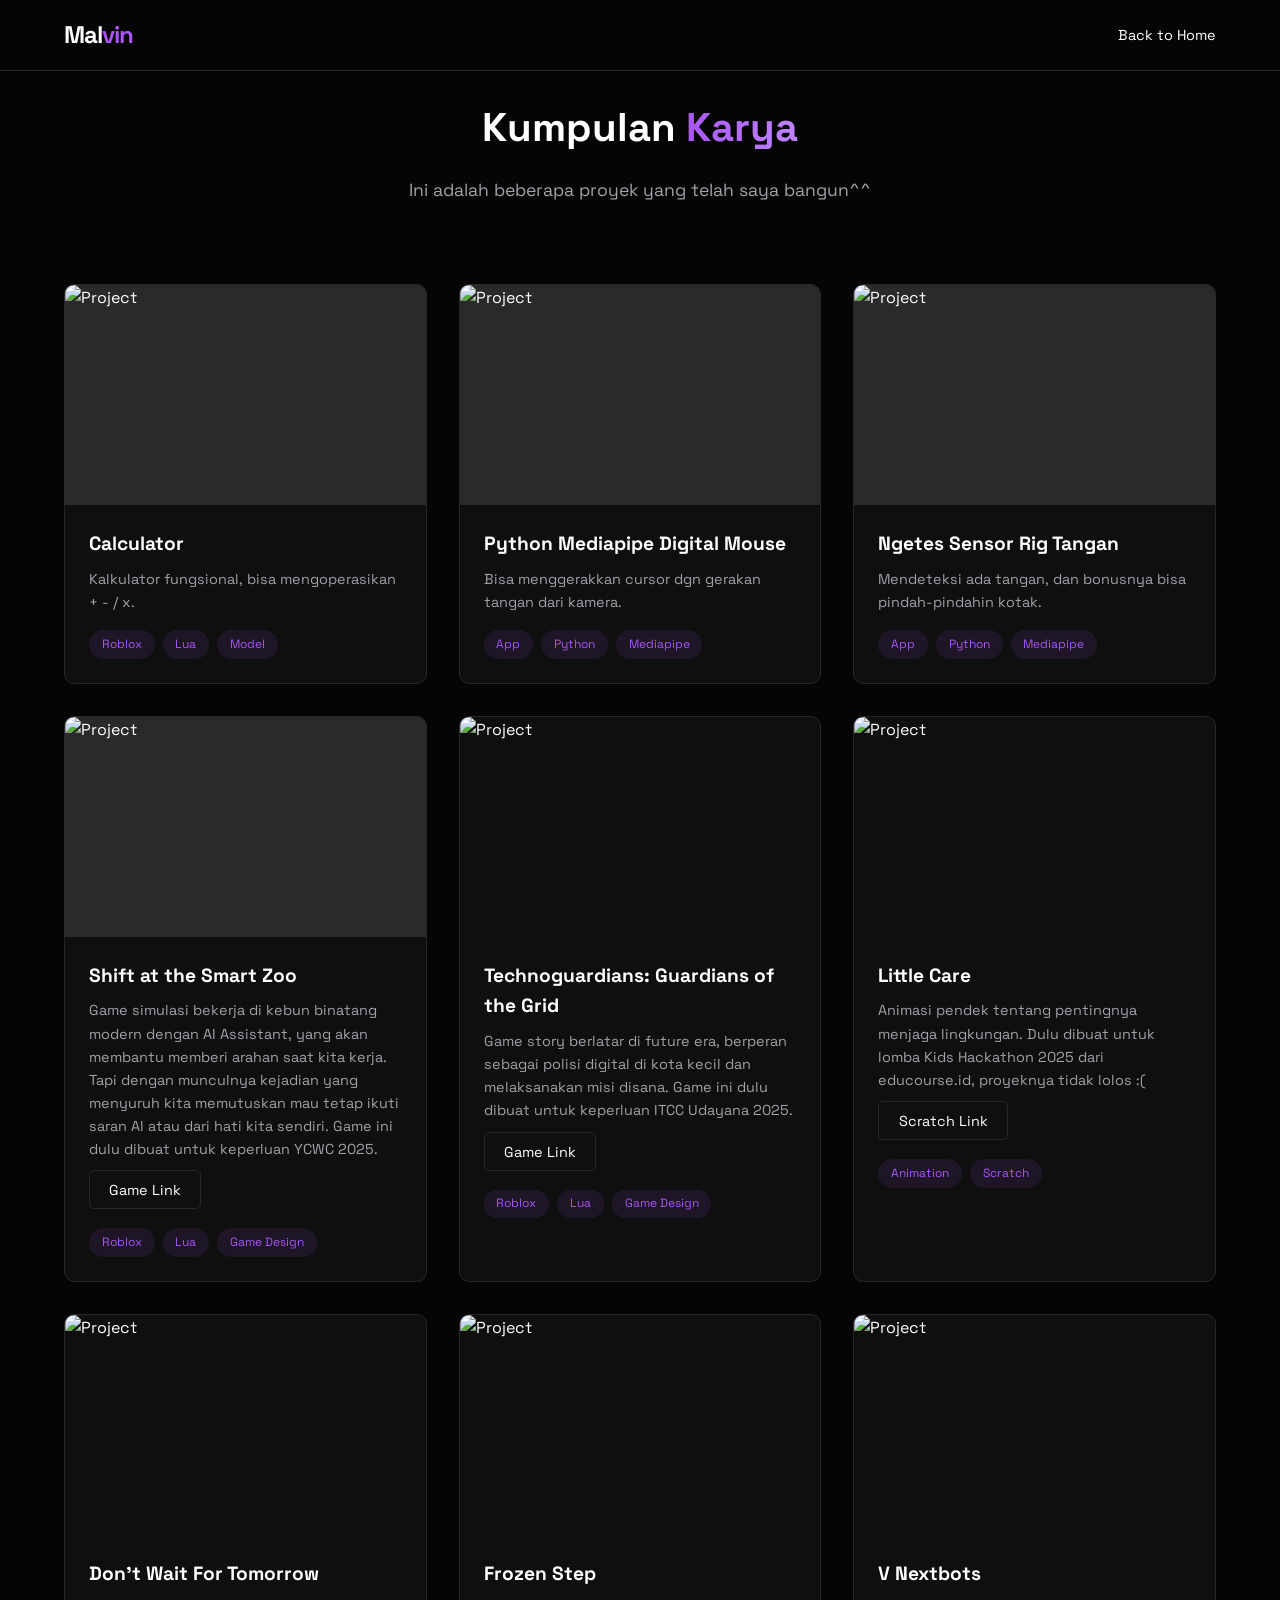
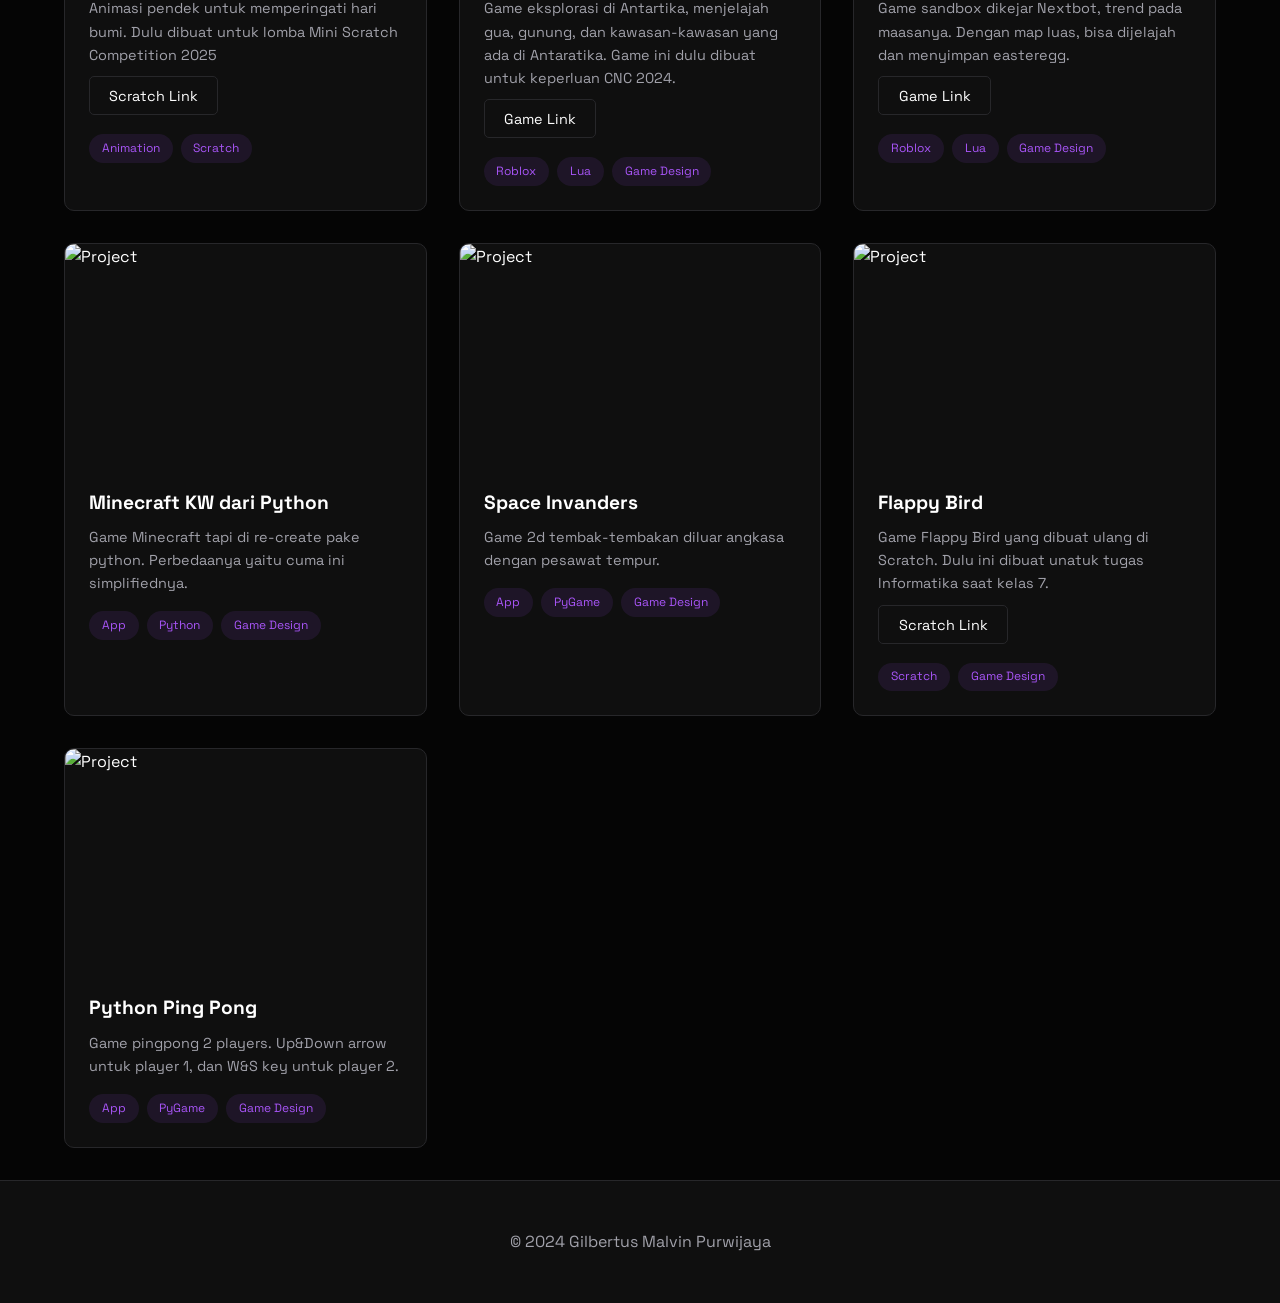
==== works.html @ 8cdca6d9 "Update works.html" ====
<!DOCTYPE html>
<html lang="id">
<head>
    <meta charset="UTF-8">
    <meta name="viewport" content="width=device-width, initial-scale=1.0">
    <title>My Works | Vin's Webpage</title>
    <link rel="icon" type="image/x-icon" href="assets/favicon.ico">
    <link rel="stylesheet" href="style.css">
    <link href="https://fonts.googleapis.com/css2?family=Space+Grotesk:wght@300;500;700&display=swap" rel="stylesheet">
</head>
<body>

    <nav class="navbar">
        <div class="logo">Mal<span class="highlight">vin</span></div>
        <ul class="nav-links">
            <li><a href="index.html">Back to Home</a></li>
        </ul>
    </nav>

    <section class="works-header">
        <h1>Kumpulan <span class="text-gradient">Karya</span></h1>
        <p>Ini adalah beberapa proyek yang telah saya bangun^^</p>
    </section>

    <section class="works-grid"> <!-- POSTS -------------------->
        <!-- Project -->
        <article class="project-card fade-in">
            <div class="project-img" style="background-color: #2a2a2a;">
                <img src="assets/creations/rblxcalc.jpeg" alt="Project">
            </div>
            <div class="project-info">
                <h3>Calculator</h3>
                <p>Kalkulator fungsional, bisa mengoperasikan + - / x.</p>
                <div class="tags">
                    <span>Roblox</span>
                    <span>Lua</span>
                    <span>Model</span>
                </div>
            </div>
        </article>
        
        <!-- Project -->
        <article class="project-card fade-in">
            <div class="project-img" style="background-color: #2a2a2a;">
                <img src="assets/creations/pydigitalmouse.jpeg" alt="Project">
            </div>
            <div class="project-info">
                <h3>Python Mediapipe Digital Mouse</h3>
                <p>Bisa menggerakkan cursor dgn gerakan tangan dari kamera.</p>
                <div class="tags">
                    <span>App</span>
                    <span>Python</span>
                    <span>Mediapipe</span>
                </div>
            </div>
        </article>
        
        <!-- Project -->
        <article class="project-card fade-in">
            <div class="project-img" style="background-color: #2a2a2a;">
                <img src="assets/creations/pymediapipetest.jpeg" alt="Project">
            </div>
            <div class="project-info">
                <h3>Ngetes Sensor Rig Tangan</h3>
                <p>Mendeteksi ada tangan, dan bonusnya bisa pindah-pindahin kotak.</p>
                <div class="tags">
                    <span>App</span>
                    <span>Python</span>
                    <span>Mediapipe</span>
                </div>
            </div>
        </article>
        
        <!-- Project -->
        <article class="project-card fade-in">
            <div class="project-img" style="background-color: #2a2a2a;">
                <img src="https://tr.rbxcdn.com/180DAY-55b3eeb2835ac07e2cf272232fea3db7/768/432/Image/Webp/noFilter" alt="Project">
            </div>
            <div class="project-info">
                <h3>Shift at the Smart Zoo</h3>
                <p>Game simulasi bekerja di kebun binatang modern dengan AI Assistant, yang akan membantu memberi arahan saat kita kerja. Tapi dengan munculnya kejadian yang menyuruh kita memutuskan mau tetap ikuti saran AI atau dari hati kita sendiri. Game ini dulu dibuat untuk keperluan YCWC 2025.</p>
                <a href="https://www.roblox.com/games/86723143240397/Shift-at-the-Smart-Zoo" class="social-link">Game Link</a>
                <br></br>
                <div class="tags">
                    <span>Roblox</span>
                    <span>Lua</span>
                    <span>Game Design</span>
                </div>
            </div>
        </article>

        <!-- Project -->
        <article class="project-card fade-in">
            <div class="project-img">
                <img src="https://tr.rbxcdn.com/180DAY-8b3450a40013ffde71bf3115431fa652/768/432/Image/Webp/noFilter" alt="Project">
            </div>
            <div class="project-info">
                <h3>Technoguardians: Guardians of the Grid</h3>
                <p>Game story berlatar di future era, berperan sebagai polisi digital di kota kecil dan melaksanakan misi disana. Game ini dulu dibuat untuk keperluan ITCC Udayana 2025.</p>
               
                <a href="https://www.roblox.com/games/99556333273088/Technoguardians-Guardians-of-the-Grid" class="social-link">Game Link</a>
                <br></br>
                <div class="tags">
                    <span>Roblox</span>
                    <span>Lua</span>
                    <span>Game Design</span>
                </div>
            </div>
        </article>

        <!-- Project -->
        <article class="project-card fade-in">
            <div class="project-img">
                <img src="assets/creations/littlecarescratch.png" alt="Project">
            </div>
            <div class="project-info">
                <h3>Little Care</h3>
                <p>Animasi pendek tentang pentingnya menjaga lingkungan. Dulu dibuat untuk lomba Kids Hackathon 2025 dari educourse.id, proyeknya tidak lolos :(</p>
                
                <a href="https://scratch.mit.edu/projects/1230849040/" class="social-link">Scratch Link</a>
                <br></br>
                <div class="tags">
                    <span>Animation</span>
                    <span>Scratch</span>
                </div>
            </div>
        </article>

        <!-- Project -->
        <article class="project-card fade-in">
            <div class="project-img">
                <img src="assets/creations/dontwaitfortomorrowscratch.png" alt="Project">
            </div>
            <div class="project-info">
                <h3>Don't Wait For Tomorrow</h3>
                <p>Animasi pendek untuk memperingati hari bumi. Dulu dibuat untuk lomba Mini Scratch Competition 2025</p>
                
                <a href="https://scratch.mit.edu/projects/1160915075/" class="social-link">Scratch Link</a>
                <br></br>
                <div class="tags">
                    <span>Animation</span>
                    <span>Scratch</span>
                </div>
            </div>
        </article>

        <!-- Project -->
        <article class="project-card fade-in">
            <div class="project-img">
                <img src="https://tr.rbxcdn.com/180DAY-e037754cc2c44fcc82bf92be59badb93/768/432/Image/Webp/noFilter" alt="Project">
            </div>
            <div class="project-info">
                <h3>Frozen Step</h3>
                <p>Game eksplorasi di Antartika, menjelajah gua, gunung, dan kawasan-kawasan yang ada di Antaratika. Game ini dulu dibuat untuk keperluan CNC 2024.</p>
                
                <a href="https://www.roblox.com/games/101469570508709/Frozen-Step" class="social-link">Game Link</a>
                <br></br>
                <div class="tags">
                    <span>Roblox</span>
                    <span>Lua</span>
                    <span>Game Design</span>
                </div>
            </div>
        </article>
        
        <!-- Project -->
        <article class="project-card fade-in">
            <div class="project-img">
                <img src="https://tr.rbxcdn.com/180DAY-db9d23b5134bbd35b0927afdff4d7d1f/768/432/Image/Webp/noFilter" alt="Project">
            </div>
            <div class="project-info">
                <h3>V Nextbots</h3>
                <p>Game sandbox dikejar Nextbot, trend pada maasanya. Dengan map luas, bisa dijelajah dan menyimpan easteregg.</p>
                
                <a href="https://www.roblox.com/games/11868335773/V-Nextbots" class="social-link">Game Link</a>
                <br></br>
                <div class="tags">
                    <span>Roblox</span>
                    <span>Lua</span>
                    <span>Game Design</span>
                </div>
            </div>
        </article>
        
        <!-- Project -->
        <article class="project-card fade-in">
            <div class="project-img">
                <img src="assets/creations/minecraftpython.png" alt="Project">
            </div>
            <div class="project-info">
                <h3>Minecraft KW dari Python</h3>
                <p>Game Minecraft tapi di re-create pake python. Perbedaanya yaitu cuma ini simplifiednya.</p>
                <div class="tags">
                    <span>App</span>
                    <span>Python</span>
                    <span>Game Design</span>
                </div>
            </div>
        </article>
        
        <!-- Project -->
        <article class="project-card fade-in">
            <div class="project-img">
                <img src="assets/creations/spaceinvanders.png" alt="Project">
            </div>
            <div class="project-info">
                <h3>Space Invanders</h3>
                <p>Game 2d tembak-tembakan diluar angkasa dengan pesawat tempur.</p>
                <div class="tags">
                    <span>App</span>
                    <span>PyGame</span>
                    <span>Game Design</span>
                </div>
            </div>
        </article>
        
        <!-- Project -->
        <article class="project-card fade-in">
            <div class="project-img">
                <img src="assets/creations/flappybirdscratch.png" alt="Project">
            </div>
            <div class="project-info">
                <h3>Flappy Bird</h3>
                <p>Game Flappy Bird yang dibuat ulang di Scratch. Dulu ini dibuat unatuk tugas Informatika saat kelas 7.</p>
                <a href="https://scratch.mit.edu/projects/1030535210/" class="social-link">Scratch Link</a>
                <br></br>
                <div class="tags">
                    <span>Scratch</span>
                    <span>Game Design</span>
                </div>
            </div>
        </article>
        
        <!-- Project -->
        <article class="project-card fade-in">
            <div class="project-img">
                <img src="assets/creations/pingpongpython.png" alt="Project">
            </div>
            <div class="project-info">
                <h3>Python Ping Pong</h3>
                <p>Game pingpong 2 players. Up&Down arrow untuk player 1, dan W&S key untuk player 2.</p>
                <div class="tags">
                    <span>App</span>
                    <span>PyGame</span>
                    <span>Game Design</span>
                </div>
            </div>
        </article>
    </section>

    <footer>
        <p>&copy; 2024 Gilbertus Malvin Purwijaya</p>
    </footer>

    <script src="script.js"></script>
</body>

</html>
---- style.css ----
:root {
    --bg-color: #050505;
    --bg-secondary: #0f0f0f;
    --text-main: #ffffff;
    --text-muted: #a1a1aa;
    --accent-purple: #a855f7;
    --accent-glow: rgba(168, 85, 247, 0.4);
    --border-color: #27272a;
    --font-main: 'Space Grotesk', sans-serif;
    --spacing-sm: 1rem;
    --spacing-md: 2rem;
    --spacing-lg: 4rem;
    --spacing-xl: 6rem;
}

* {
    margin: 0;
    padding: 0;
    box-sizing: border-box;
    scroll-behavior: smooth;
}

body {
    background-color: var(--bg-color);
    color: var(--text-main);
    font-family: var(--font-main);
    line-height: 1.6;
    overflow-x: hidden;
}

/* ============================================
   NAVBAR
   ============================================ */
.navbar {
    position: fixed;
    top: 0;
    width: 100%;
    padding: 1rem 5%;
    display: flex;
    justify-content: space-between;
    align-items: center;
    background: rgba(5, 5, 5, 0.8);
    backdrop-filter: blur(10px);
    z-index: 1000;
    border-bottom: 1px solid var(--border-color);
    transition: all 0.3s ease;
}

.logo {
    font-size: 1.5rem;
    font-weight: 700;
    letter-spacing: -1px;
}

.highlight {
    color: var(--accent-purple);
}

.nav-links {
    list-style: none;
    display: flex;
    gap: 1.5rem;
    align-items: center;
}

.nav-links a {
    text-decoration: none;
    color: var(--text-main);
    font-size: 0.9rem;
    transition: color 0.3s;
}

.nav-links a:hover {
    color: var(--accent-purple);
}

.btn-nav {
    border: 1px solid var(--accent-purple);
    padding: 0.5rem 1rem;
    border-radius: 4px;
    font-size: 0.85rem;
}

.btn-nav:hover {
    background: var(--accent-purple);
    color: white;
}

/* Mobile Menu Button */
.menu-toggle {
    display: none;
    flex-direction: column;
    gap: 5px;
    cursor: pointer;
    padding: 5px;
}

.menu-toggle span {
    width: 25px;
    height: 3px;
    background: var(--text-main);
    border-radius: 2px;
    transition: all 0.3s ease;
}

/* ============================================
   HERO SECTION
   ============================================ */
.hero {
    min-height: 100vh;
    display: flex;
    align-items: center;
    justify-content: center;
    padding: 6rem 5% 4rem;
    position: relative;
    overflow: hidden;
}

.hero-content {
    z-index: 2;
    max-width: 800px;
    text-align: center;
    padding: 0 1rem;
}

.subtitle {
    color: var(--accent-purple);
    font-size: 0.9rem;
    margin-bottom: 1rem;
    text-transform: uppercase;
    letter-spacing: 2px;
}

.hero h1 {
    font-size: 2.5rem;
    line-height: 1.2;
    margin-bottom: 1.5rem;
}

.text-gradient {
    background: linear-gradient(90deg, var(--accent-purple), #c084fc);
    background-clip: text;
    -webkit-text-fill-color: transparent;
}

.bio {
    color: var(--text-muted);
    font-size: 1rem;
    margin-bottom: 2rem;
    max-width: 600px;
    margin-left: auto;
    margin-right: auto;
}

.cta-group {
    display: flex;
    gap: 1rem;
    justify-content: center;
    flex-wrap: wrap;
}

.btn {
    padding: 0.8rem 2rem;
    border-radius: 5px;
    text-decoration: none;
    font-weight: 500;
    transition: all 0.3s ease;
    font-size: 0.95rem;
}

.btn-primary {
    background: var(--accent-purple);
    color: white;
    box-shadow: 0 0 20px var(--accent-glow);
}

.btn-primary:hover {
    background: #9333ea;
    box-shadow: 0 0 30px var(--accent-glow);
    transform: translateY(-2px);
}

.btn-outline {
    border: 1px solid var(--text-muted);
    color: var(--text-main);
}

.btn-outline:hover {
    border-color: var(--accent-purple);
    color: var(--accent-purple);
}

/* Hero Visual Elements */
.hero-visual {
    position: absolute;
    right: 5%;
    width: 400px;
    height: 400px;
    z-index: 1;
    pointer-events: none;
}

.circle {
    position: absolute;
    width: 300px;
    height: 300px;
    border-radius: 50%;
    background: radial-gradient(circle, var(--accent-purple) 0%, transparent 70%);
    opacity: 0.2;
    animation: pulse 4s infinite;
}

.circle-2 {
    position: absolute;
    top: 50px;
    right: 50px;
    width: 200px;
    height: 200px;
    border-radius: 50%;
    background: radial-gradient(circle, #7c3aed 0%, transparent 70%);
    opacity: 0.15;
    animation: pulse 6s infinite reverse;
}

/* ============================================
   PROFILE SECTION
   ============================================ */
.profile-section {
    padding: 4rem 5%;
    background: var(--bg-color);
    position: relative;
}

.profile-container {
    display: grid;
    grid-template-columns: 1fr 1fr;
    gap: 3rem;
    align-items: center;
    max-width: 1200px;
    margin: 0 auto;
}

/* Profile Image Styling */
.profile-image-wrapper {
    position: relative;
    display: flex;
    justify-content: center;
    align-items: center;
}

.profile-image {
    width: 100%;
    max-width: 400px;
    height: 500px;
    border-radius: 20px;
    overflow: hidden;
    position: relative;
    z-index: 2;
}

.profile-image img {
    width: 100%;
    height: 100%;
    object-fit: cover;
    object-position: top;
    border-radius: 20px;
}

/* Purple Border Effects */
.profile-border {
    position: absolute;
    top: 20px;
    left: 20px;
    right: 20px;
    bottom: 20px;
    border: 3px solid var(--accent-purple);
    border-radius: 20px;
    z-index: 1;
    box-shadow: 0 0 30px var(--accent-glow);
}

.profile-border-2 {
    position: absolute;
    top: 40px;
    left: 40px;
    right: 40px;
    bottom: 40px;
    border: 2px solid rgba(168, 85, 247, 0.3);
    border-radius: 20px;
    z-index: 1;
}

/* Profile Info */
.profile-info {
    padding: 1rem;
}

.profile-bio {
    color: var(--text-muted);
    font-size: 1rem;
    margin-bottom: 2rem;
    line-height: 1.8;
}

/* Profile Stats */
.profile-stats {
    display: flex;
    gap: 1rem;
    margin-bottom: 2rem;
    flex-wrap: wrap;
}

.stat-item {
    text-align: center;
    padding: 1rem 1.5rem;
    background: var(--bg-secondary);
    border-radius: 10px;
    border: 1px solid var(--border-color);
    min-width: 100px;
    flex: 1;
    transition: all 0.3s ease;
}

.stat-item:hover {
    border-color: var(--accent-purple);
    box-shadow: 0 0 20px var(--accent-glow);
    transform: translateY(-3px);
}

.stat-number {
    display: block;
    font-size: 1.8rem;
    font-weight: 700;
    color: var(--accent-purple);
    margin-bottom: 0.3rem;
}

.stat-label {
    font-size: 0.8rem;
    color: var(--text-muted);
}

/* Social Links */
.profile-social {
    display: flex;
    gap: 0.8rem;
    flex-wrap: wrap;
}

.social-link {
    padding: 0.6rem 1.2rem;
    background: var(--bg-secondary);
    color: var(--text-main);
    text-decoration: none;
    border-radius: 5px;
    border: 1px solid var(--border-color);
    transition: all 0.3s ease;
    font-size: 0.9rem;
}

.social-link:hover {
    background: var(--accent-purple);
    border-color: var(--accent-purple);
    box-shadow: 0 0 20px var(--accent-glow);
}

/* ============================================
   SECTION STYLES
   ============================================ */
.section {
    padding: 4rem 5%;
}

.bg-darker {
    background-color: var(--bg-secondary);
}

.container {
    max-width: 1200px;
    margin: 0 auto;
}

.section-title {
    font-size: 2rem;
    margin-bottom: 2.5rem;
    text-align: center;
}

/* ============================================
   TIMELINE
   ============================================ */
.timeline {
    position: relative;
    max-width: 800px;
    margin: 0 auto;
}

.timeline::before {
    content: '';
    position: absolute;
    left: 50%;
    transform: translateX(-50%);
    width: 2px;
    height: 100%;
    background: var(--accent-purple);
    opacity: 0.3;
}

.timeline-item {
    display: flex;
    justify-content: flex-end;
    padding-right: 50%;
    position: relative;
    margin-bottom: 2.5rem;
}

.timeline-item:nth-child(even) {
    justify-content: flex-start;
    padding-right: 0;
    padding-left: 50%;
}

.timeline-date {
    position: absolute;
    right: -150px;
    color: var(--accent-purple);
    font-weight: 700;
    min-width: 120px;
    font-size: 0.9rem;
}

.timeline-item:nth-child(even) .timeline-date {
    right: auto;
    left: -150px;
}

.timeline-content {
    background: var(--bg-secondary);
    padding: 1.5rem;
    border-radius: 8px;
    border: 1px solid var(--border-color);
    width: 100%;
    transition: all 0.3s ease;
}

.timeline-content:hover {
    border-color: var(--accent-purple);
    box-shadow: 0 0 20px var(--accent-glow);
}

.timeline-content h3 {
    margin-bottom: 0.5rem;
    font-size: 1.1rem;
}

.timeline-content p {
    color: var(--text-muted);
    font-size: 0.95rem;
}

/* ============================================
   CARD GRID
   ============================================ */
.grid-3 {
    display: grid;
    grid-template-columns: repeat(auto-fit, minmax(280px, 1fr));
    gap: 2rem;
}

.card {
    background: var(--bg-secondary);
    padding: 2rem;
    border-radius: 10px;
    border: 1px solid var(--border-color);
    transition: all 0.3s ease;
    text-align: center;
}

.card:hover {
    border-color: var(--accent-purple);
    transform: translateY(-5px);
    box-shadow: 0 10px 30px var(--accent-glow);
}

.card-icon {
    font-size: 2.5rem;
    margin-bottom: 1rem;
}

.card h3 {
    margin-bottom: 0.5rem;
    font-size: 1.1rem;
}

.card p {
    color: var(--text-muted);
    font-size: 0.9rem;
}

/* ============================================
   WORKS PAGE
   ============================================ */
.works-header {
    padding: 6rem 5% 3rem;
    text-align: center;
}

.works-header h1 {
    font-size: 2.5rem;
    margin-bottom: 1rem;
}

.works-header p {
    color: var(--text-muted);
    font-size: 1.1rem;
}

.works-grid {
    display: grid;
    grid-template-columns: repeat(auto-fit, minmax(320px, 1fr));
    gap: 2rem;
    padding: 2rem 5%;
    max-width: 1400px;
    margin: 0 auto;
}

.project-card {
    background: var(--bg-secondary);
    border-radius: 10px;
    overflow: hidden;
    border: 1px solid var(--border-color);
    transition: all 0.3s ease;
}

.project-card:hover {
    border-color: var(--accent-purple);
    transform: translateY(-5px);
    box-shadow: 0 10px 30px var(--accent-glow);
}

.project-img {
    width: 100%;
    height: 220px;
    overflow: hidden;
}

.project-img img {
    width: 100%;
    height: 100%;
    object-fit: cover;
    transition: transform 0.3s ease;
}

.project-card:hover .project-img img {
    transform: scale(1.05);
}

.project-info {
    padding: 1.5rem;
}

.project-info h3 {
    margin-bottom: 0.5rem;
    font-size: 1.2rem;
}

.project-info p {
    color: var(--text-muted);
    margin-bottom: 1rem;
    font-size: 0.9rem;
}

.tags {
    display: flex;
    gap: 0.5rem;
    flex-wrap: wrap;
}

.tags span {
    background: rgba(168, 85, 247, 0.1);
    color: var(--accent-purple);
    padding: 0.3rem 0.8rem;
    border-radius: 20px;
    font-size: 0.75rem;
}

/* ============================================
   FOOTER
   ============================================ */
footer {
    text-align: center;
    padding: 3rem 5%;
    background: var(--bg-secondary);
    border-top: 1px solid var(--border-color);
    color: var(--text-muted);
}

footer span {
    color: var(--accent-purple);
}

/* ============================================
   ANIMATIONS
   ============================================ */
   @keyframes pulse {
    0%, 100% {
        transform: scale(1);
        opacity: 0.2;
    }
    50% {
        transform: scale(1.1);
        opacity: 0.3;
    }
}

.fade-in {
    opacity: 0;
    transform: translateY(30px);
    transition: all 0.6s ease;
}

.fade-in.visible {
    opacity: 1;
    transform: translateY(0);
}

/* ============================================
   RESPONSIVE DESIGN - TABLET
   ============================================ */
@media (max-width: 1024px) {
    .hero h1 {
        font-size: 2.2rem;
    }

    .profile-container {
        gap: 2.5rem;
    }

    .profile-image {
        max-width: 350px;
        height: 450px;
    }

    .profile-border {
        top: 15px;
        left: 15px;
        right: 15px;
        bottom: 15px;
    }

    .profile-border-2 {
        top: 30px;
        left: 30px;
        right: 30px;
        bottom: 30px;
    }

    .section-title {
        font-size: 1.8rem;
    }

    .grid-3,
    .works-grid {
        grid-template-columns: repeat(2, 1fr);
    }
}

/* ============================================
   RESPONSIVE DESIGN - TABLET (Kecil)
   ============================================ */
@media (max-width: 968px) {
    .profile-container {
        grid-template-columns: 1fr;
        gap: 2.5rem;
    }

    .profile-image {
        max-width: 300px;
        height: 400px;
        margin: 0 auto;
    }

    .profile-image-wrapper {
        justify-content: center;
    }

    .profile-border {
        top: 10px;
        left: 10px;
        right: 10px;
        bottom: 10px;
    }

    .profile-border-2 {
        top: 20px;
        left: 20px;
        right: 20px;
        bottom: 20px;
    }

    .profile-info {
        text-align: center;
    }

    .profile-stats {
        justify-content: center;
    }

    .profile-social {
        justify-content: center;
    }

    .hero-visual {
        width: 300px;
        height: 300px;
    }

    .circle {
        width: 220px;
        height: 220px;
    }

    .circle-2 {
        width: 150px;
        height: 150px;
    }
}

/* ============================================
   RESPONSIVE DESIGN - MOBILE
   ============================================ */
@media (max-width: 768px) {
    /* Navbar */
    .navbar {
        padding: 1rem 5%;
    }

    .nav-links {
        display: none;
    }

    .menu-toggle {
        display: flex;
    }

    /* Hero Section */
    .hero {
        padding: 5rem 5% 3rem;
        min-height: auto;
    }

    .hero h1 {
        font-size: 2rem;
    }

    .hero-visual {
        display: none;
    }

    .bio {
        font-size: 0.95rem;
    }

    .btn {
        padding: 0.7rem 1.5rem;
        font-size: 0.9rem;
    }

    /* Profile Section */
    .profile-section {
        padding: 3rem 5%;
    }

    .profile-image {
        max-width: 250px;
        height: 350px;
    }

    .profile-border {
        top: 5px;
        left: 5px;
        right: 5px;
        bottom: 5px;
    }

    .profile-border-2 {
        top: 10px;
        left: 10px;
        right: 10px;
        bottom: 10px;
    }

    .profile-info {
        padding: 1rem 0;
    }

    .profile-bio {
        font-size: 0.95rem;
    }

    .profile-stats {
        justify-content: center;
        gap: 0.8rem;
    }

    .stat-item {
        min-width: 90px;
        padding: 0.8rem 1rem;
    }

    .stat-number {
        font-size: 1.5rem;
    }

    .stat-label {
        font-size: 0.75rem;
    }

    .profile-social {
        justify-content: center;
        gap: 0.6rem;
    }

    .social-link {
        padding: 0.5rem 1rem;
        font-size: 0.85rem;
    }

    /* Section Titles */
    .section-title {
        font-size: 1.6rem;
        margin-bottom: 2rem;
    }

    /* Timeline */
    .timeline::before {
        left: 20px;
    }

    .timeline-item,
    .timeline-item:nth-child(even) {
        padding-left: 50px;
        padding-right: 0;
        justify-content: flex-start;
    }

    .timeline-date {
        position: absolute;
        left: 0;
        right: auto;
        min-width: auto;
        font-size: 0.85rem;
    }

    .timeline-content {
        padding: 1.2rem;
    }

    .timeline-content h3 {
        font-size: 1rem;
    }

    .timeline-content p {
        font-size: 0.9rem;
    }

    /* Grid Layouts */
    .grid-3,
    .works-grid {
        grid-template-columns: 1fr;
    }

    .card {
        padding: 1.5rem;
    }

    .card-icon {
        font-size: 2rem;
    }

    /* Works Page */
    .works-header {
        padding: 5rem 5% 2.5rem;
    }

    .works-header h1 {
        font-size: 2rem;
    }

    .works-header p {
        font-size: 1rem;
    }

    .works-grid {
        padding: 1.5rem 5%;
    }

    .project-img {
        height: 200px;
    }

    .project-info {
        padding: 1.2rem;
    }

    .project-info h3 {
        font-size: 1.1rem;
    }

    .project-info p {
        font-size: 0.85rem;
    }

    .tags span {
        font-size: 0.7rem;
        padding: 0.25rem 0.6rem;
    }

    /* Footer */
    footer {
        padding: 2rem 5%;
    }
}

/* ============================================
   RESPONSIVE DESIGN - SMALL MOBILE
   ============================================ */
@media (max-width: 480px) {
    /* General */
    body {
        font-size: 14px;
    }

    /* Navbar */
    .navbar {
        padding: 0.8rem 5%;
    }

    .logo {
        font-size: 1.2rem;
    }

    .btn-nav {
        padding: 0.4rem 0.8rem;
        font-size: 0.75rem;
    }

    /* Hero Section */
    .hero {
        padding: 4rem 5% 2rem;
    }

    .hero h1 {
        font-size: 1.6rem;
    }

    .subtitle {
        font-size: 0.8rem;
    }

    .bio {
        font-size: 0.9rem;
    }

    .cta-group {
        flex-direction: column;
        gap: 0.8rem;
    }

    .btn {
        padding: 0.6rem 1.2rem;
        font-size: 0.85rem;
        width: 100%;
    }

    /* Profile Section */
    .profile-section {
        padding: 2.5rem 5%;
    }

    .profile-image {
        max-width: 200px;
        height: 280px;
    }

    .profile-border {
        top: 3px;
        left: 3px;
        right: 3px;
        bottom: 3px;
    }

    .profile-border-2 {
        top: 6px;
        left: 6px;
        right: 6px;
        bottom: 6px;
    }

    .profile-bio {
        font-size: 0.9rem;
        margin-bottom: 1.5rem;
    }

    .profile-stats {
        gap: 0.6rem;
    }

    .stat-item {
        min-width: 80px;
        padding: 0.7rem 0.8rem;
    }

    .stat-number {
        font-size: 1.3rem;
    }

    .stat-label {
        font-size: 0.65rem;
    }

    .profile-social {
        gap: 0.5rem;
    }

    .social-link {
        padding: 0.45rem 0.9rem;
        font-size: 0.8rem;
    }

    /* Section Titles */
    .section-title {
        font-size: 1.4rem;
        margin-bottom: 1.5rem;
    }

    /* Timeline */
    .timeline-item {
        margin-bottom: 2rem;
    }

    .timeline-date {
        font-size: 0.8rem;
    }

    .timeline-content {
        padding: 1rem;
    }

    .timeline-content h3 {
        font-size: 0.95rem;
    }

    .timeline-content p {
        font-size: 0.85rem;
    }

    /* Cards */
    .card {
        padding: 1.2rem;
    }

    .card-icon {
        font-size: 1.8rem;
    }

    .card h3 {
        font-size: 1rem;
    }

    .card p {
        font-size: 0.85rem;
    }

    /* Works Page */
    .works-header {
        padding: 4rem 5% 2rem;
    }

    .works-header h1 {
        font-size: 1.8rem;
    }

    .works-header p {
        font-size: 0.95rem;
    }

    .project-img {
        height: 180px;
    }

    .project-info {
        padding: 1rem;
    }

    .project-info h3 {
        font-size: 1rem;
    }

    .project-info p {
        font-size: 0.8rem;
    }

    .tags span {
        font-size: 0.65rem;
        padding: 0.2rem 0.5rem;
    }

    /* Footer */
    footer {
        padding: 1.5rem 5%;
    }

    footer p {
        font-size: 0.85rem;
    }
}

/* ============================================
   RESPONSIVE DESIGN - LARGE DESKTOP
   ============================================ */
@media (min-width: 1440px) {
    .hero {
        padding: 0 10%;
    }

    .hero-visual {
        right: 10%;
    }

    .container {
        max-width: 1400px;
    }

    .profile-container {
        max-width: 1400px;
    }

    .profile-image {
        max-width: 450px;
        height: 550px;
    }

    .profile-border {
        top: 25px;
        left: 25px;
        right: 25px;
        bottom: 25px;
    }

    .profile-border-2 {
        top: 45px;
        left: 45px;
        right: 45px;
        bottom: 45px;
    }

    .section {
        padding: 6rem 10%;
    }

    .grid-3,
    .works-grid {
        gap: 3rem;
    }
}

/* ============================================
   PRINT STYLES
   ============================================ */
@media print {
    .navbar,
    .hero-visual,
    .profile-social,
    .cta-group {
        display: none;
    }

    body {
        background: white;
        color: black;
    }

    .profile-image {
        max-width: 200px;
        height: auto;
    }

    .section {
        page-break-inside: avoid;
    }
}

/* ============================================
   ACCESSIBILITY
   ============================================ */
@media (prefers-reduced-motion: reduce) {
    *,
    *::before,
    *::after {
        animation-duration: 0.01ms !important;
        animation-iteration-count: 1 !important;
        transition-duration: 0.01ms !important;
    }

    .fade-in {
        opacity: 1;
        transform: none;
    }
}

a:focus,
button:focus,
input:focus {
    outline: 2px solid var(--accent-purple);
    outline-offset: 2px;
}

@media (prefers-contrast: high) {
    :root {
        --text-muted: #ffffff;
        --border-color: #ffffff;
    }
}

/* ============================================
   ACHIEVEMENT CARDS STYLES
   ============================================ */
   .achievement-card {
    background: var(--bg-secondary);
    padding: 2rem;
    border-radius: 12px;
    border: 1px solid var(--border-color);
    transition: all 0.3s ease;
    text-align: center;
    position: relative;
    overflow: hidden;
}

.achievement-card::before {
    content: '';
    position: absolute;
    top: 0;
    left: 0;
    right: 0;
    height: 3px;
    background: linear-gradient(90deg, var(--accent-purple), transparent);
    opacity: 0;
    transition: opacity 0.3s ease;
}

.achievement-card:hover {
    border-color: var(--accent-purple);
    transform: translateY(-5px);
    box-shadow: 0 10px 30px var(--accent-glow);
}

.achievement-card:hover::before {
    opacity: 1;
}

/* Achievement Icon */
.achievement-icon {
    font-size: 3rem;
    margin-bottom: 1rem;
    display: inline-block;
    animation: bounce 2s infinite;
}

@keyframes bounce {
    0%, 100% {
        transform: translateY(0);
    }
    50% {
        transform: translateY(-5px);
    }
}

/* Achievement Title */
.achievement-title {
    font-size: 1.1rem;
    margin-bottom: 0.5rem;
    line-height: 1.4;
}

/* Achievement Organizer */
.achievement-organizer {
    color: var(--accent-purple);
    font-size: 0.85rem;
    font-weight: 500;
    margin-bottom: 0.5rem;
    text-transform: uppercase;
    letter-spacing: 0.5px;
}

/* Achievement Location */
.achievement-location {
    color: var(--text-muted);
    font-size: 0.85rem;
    margin-bottom: 1rem;
}

/* Achievement Description */
.achievement-desc {
    color: var(--text-muted);
    font-size: 0.9rem;
    line-height: 1.6;
    margin-bottom: 1rem;
}

/* Certificate Link */
.cert-link {
    color: var(--accent-purple);
    text-decoration: none;
    font-size: 0.85rem;
    font-weight: 500;
    display: inline-flex;
    align-items: center;
    gap: 0.3rem;
    transition: all 0.3s ease;
}

.cert-link:hover {
    color: #c084fc;
    text-decoration: underline;
}

.cert-link::after {
    content: '→';
    transition: transform 0.3s ease;
}

.cert-link:hover::after {
    transform: translateX(3px);
}

/* Medal Color Variations */
.achievement-card:nth-child(1) .achievement-icon {
    filter: drop-shadow(0 0 10px rgba(192, 192, 192, 0.5));
}

.achievement-card:nth-child(2) .achievement-icon {
    filter: drop-shadow(0 0 10px rgba(255, 215, 0, 0.5));
}

.achievement-card:nth-child(3) .achievement-icon {
    filter: drop-shadow(0 0 10px rgba(205, 127, 50, 0.5));
}

/* ============================================
   RESPONSIVE ACHIEVEMENT CARDS
   ============================================ */
@media (max-width: 768px) {
    .achievement-card {
        padding: 1.5rem;
    }

    .achievement-icon {
        font-size: 2.5rem;
    }

    .achievement-title {
        font-size: 1rem;
    }

    .achievement-organizer {
        font-size: 0.8rem;
    }

    .achievement-location {
        font-size: 0.8rem;
    }

    .achievement-desc {
        font-size: 0.85rem;
    }

    .cert-link {
        font-size: 0.8rem;
    }
}

@media (max-width: 480px) {
    .achievement-card {
        padding: 1.2rem;
    }

    .achievement-icon {
        font-size: 2rem;
    }

    .achievement-title {
        font-size: 0.95rem;
    }

    .achievement-organizer {
        font-size: 0.75rem;
    }

    .achievement-location {
        font-size: 0.75rem;
    }

    .achievement-desc {
        font-size: 0.8rem;
    }

    .cert-link {
        font-size: 0.75rem;
    }
}
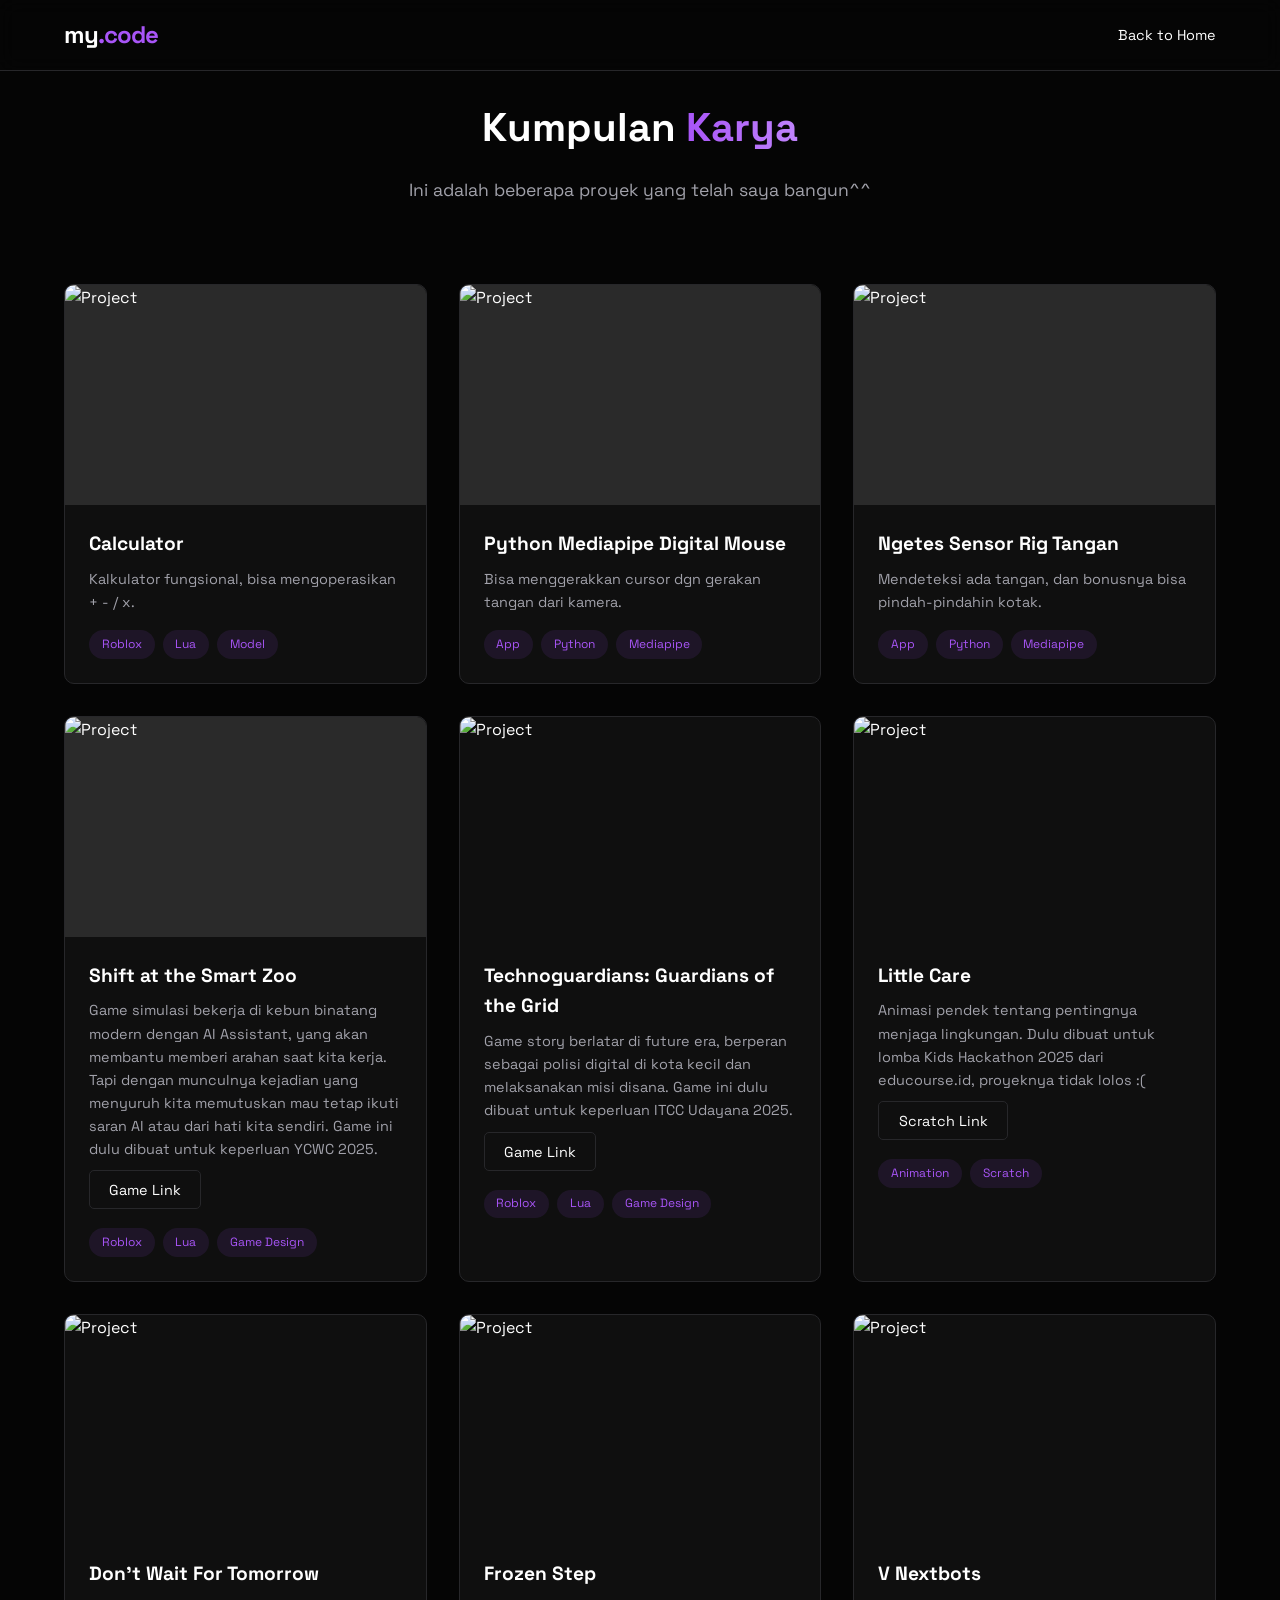
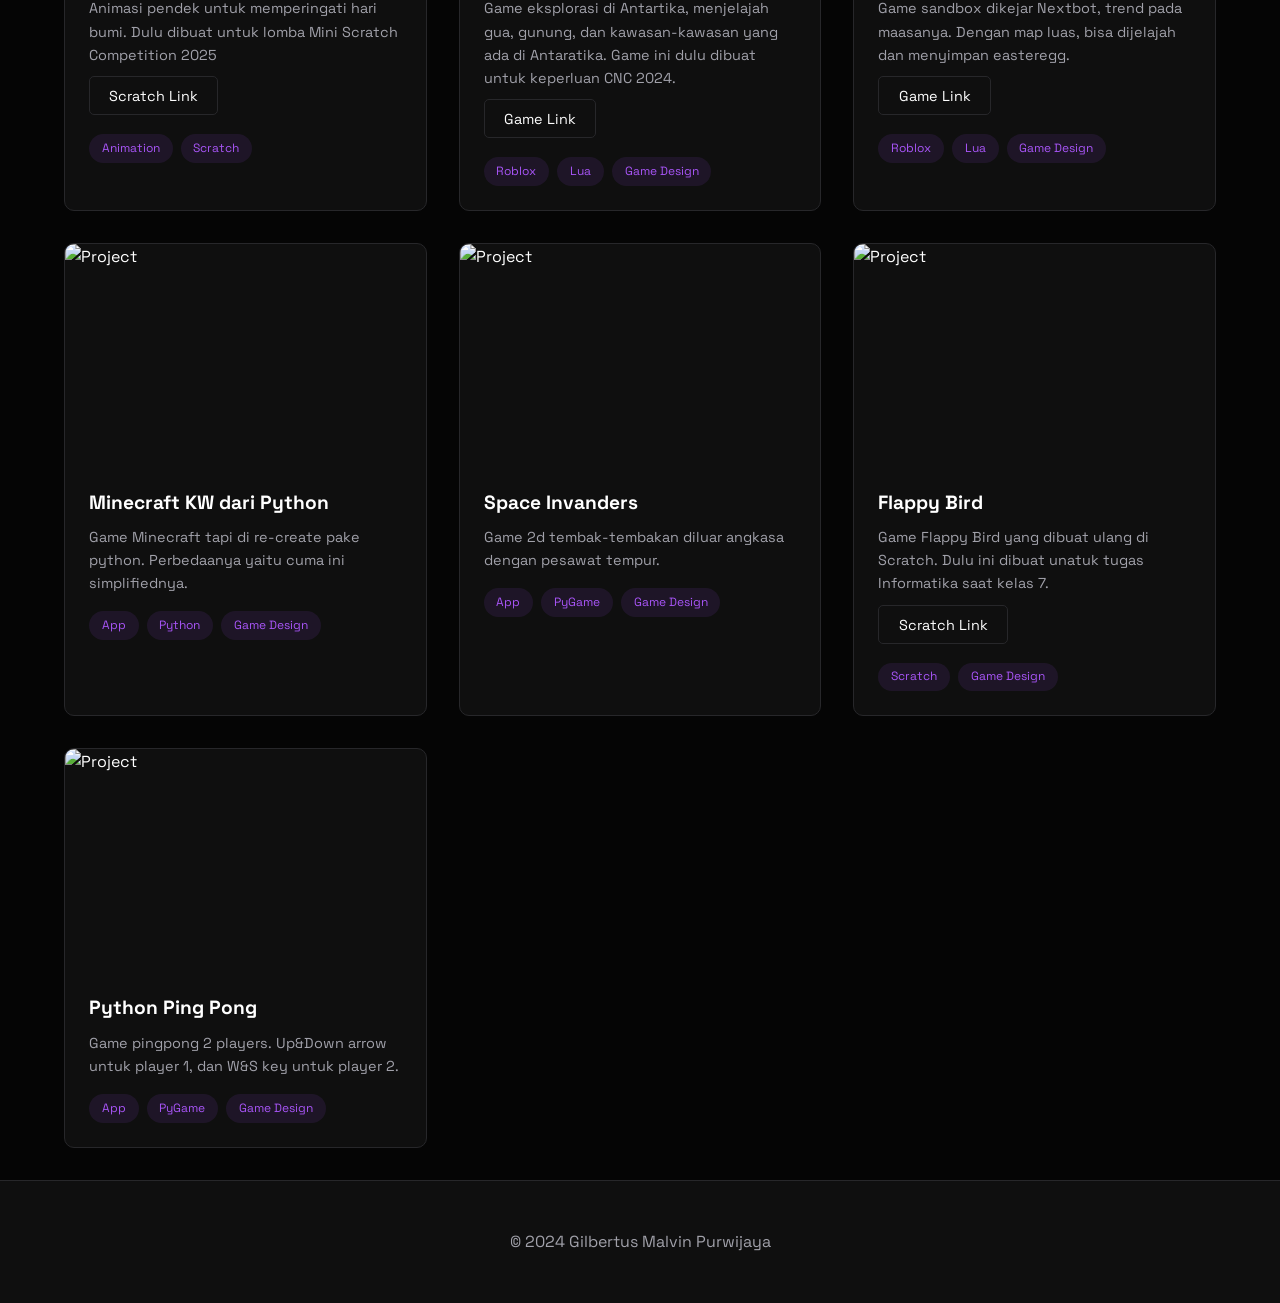
==== commit d0a4da20: "Update works.html" ====
--- a/works.html
+++ b/works.html
@@ -10,9 +10,18 @@
 </head>
 <body>
 
+    <!-- Navbar -->
     <nav class="navbar">
-        <div class="logo">Mal<span class="highlight">vin</span></div>
-        <ul class="nav-links">
+        <div class="logo">my<span class="highlight">.code</span></div>
+        
+        <!-- Mobile Menu Toggle -->
+        <div class="menu-toggle" id="mobile-menu">
+            <span></span>
+            <span></span>
+            <span></span>
+        </div>
+        
+        <ul class="nav-links" id="nav-links">
             <li><a href="index.html">Back to Home</a></li>
         </ul>
     </nav>
@@ -262,3 +271,4 @@
 
 
 
+
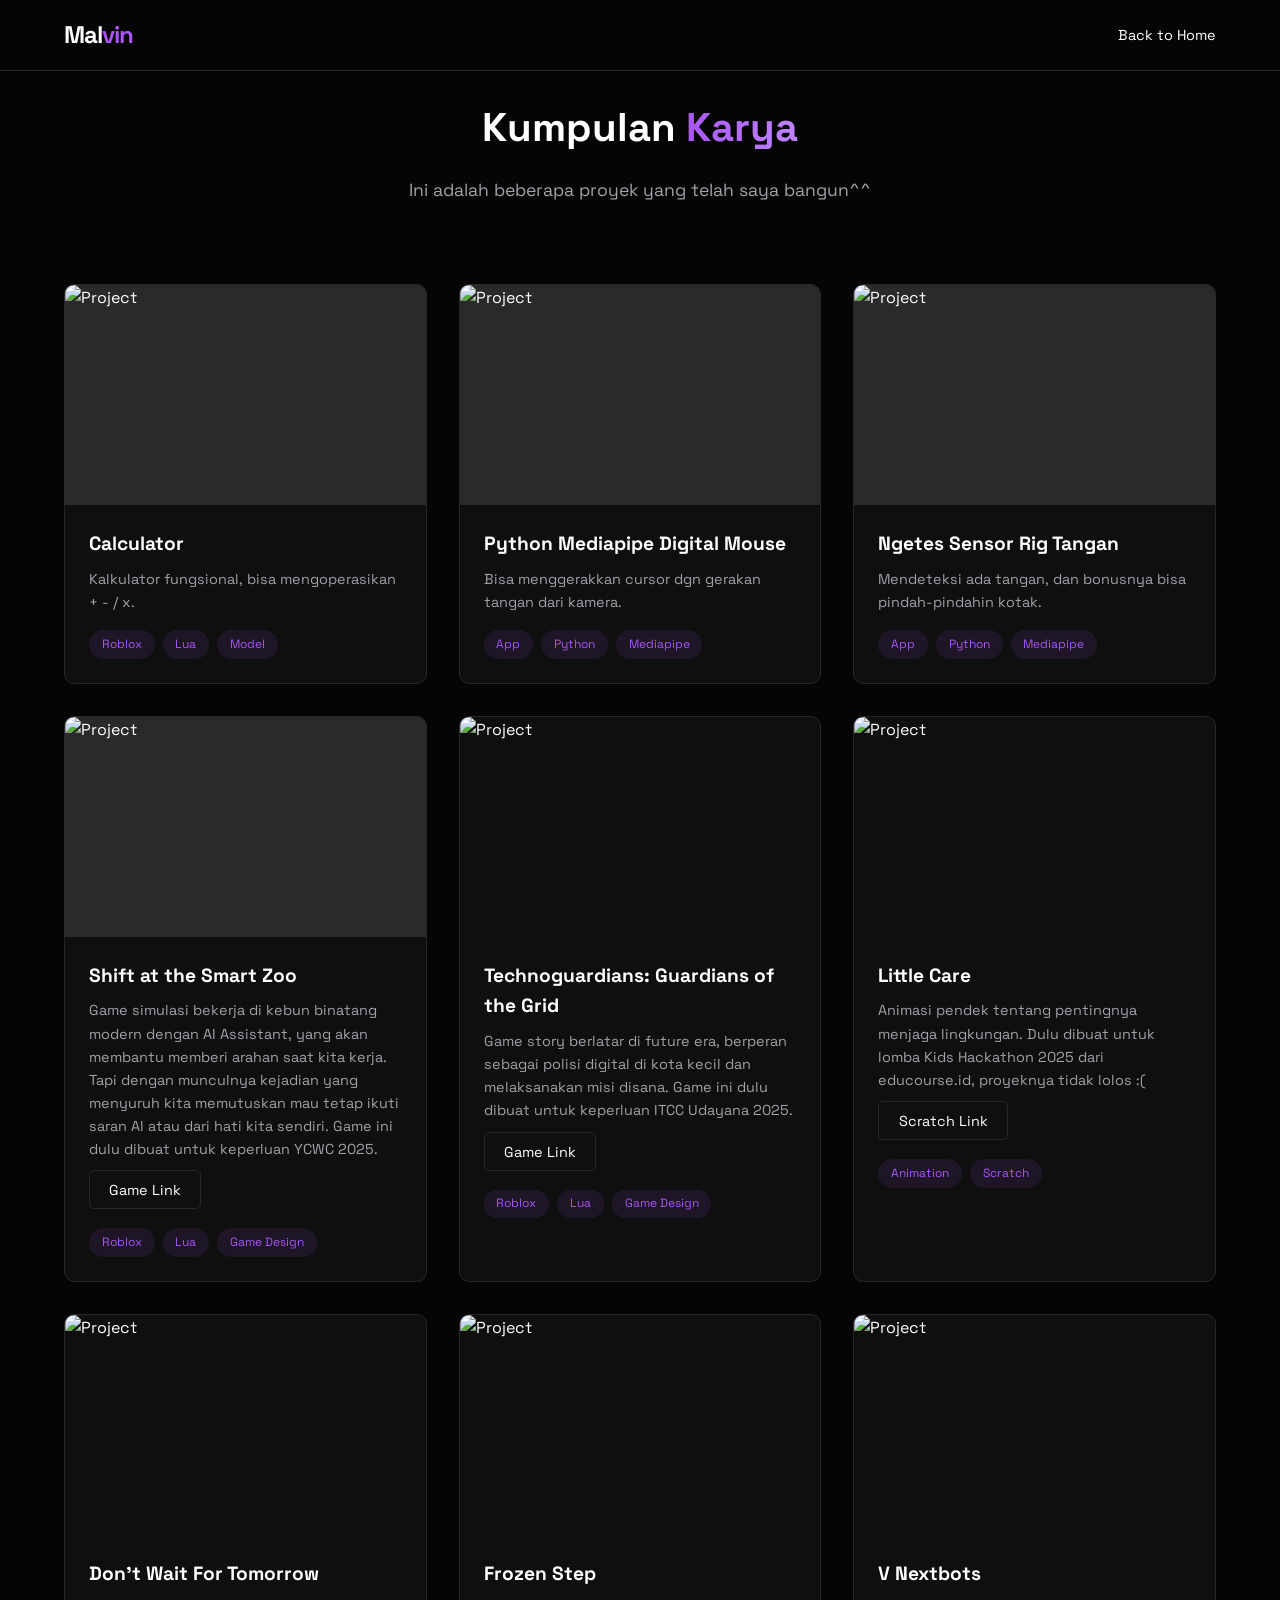
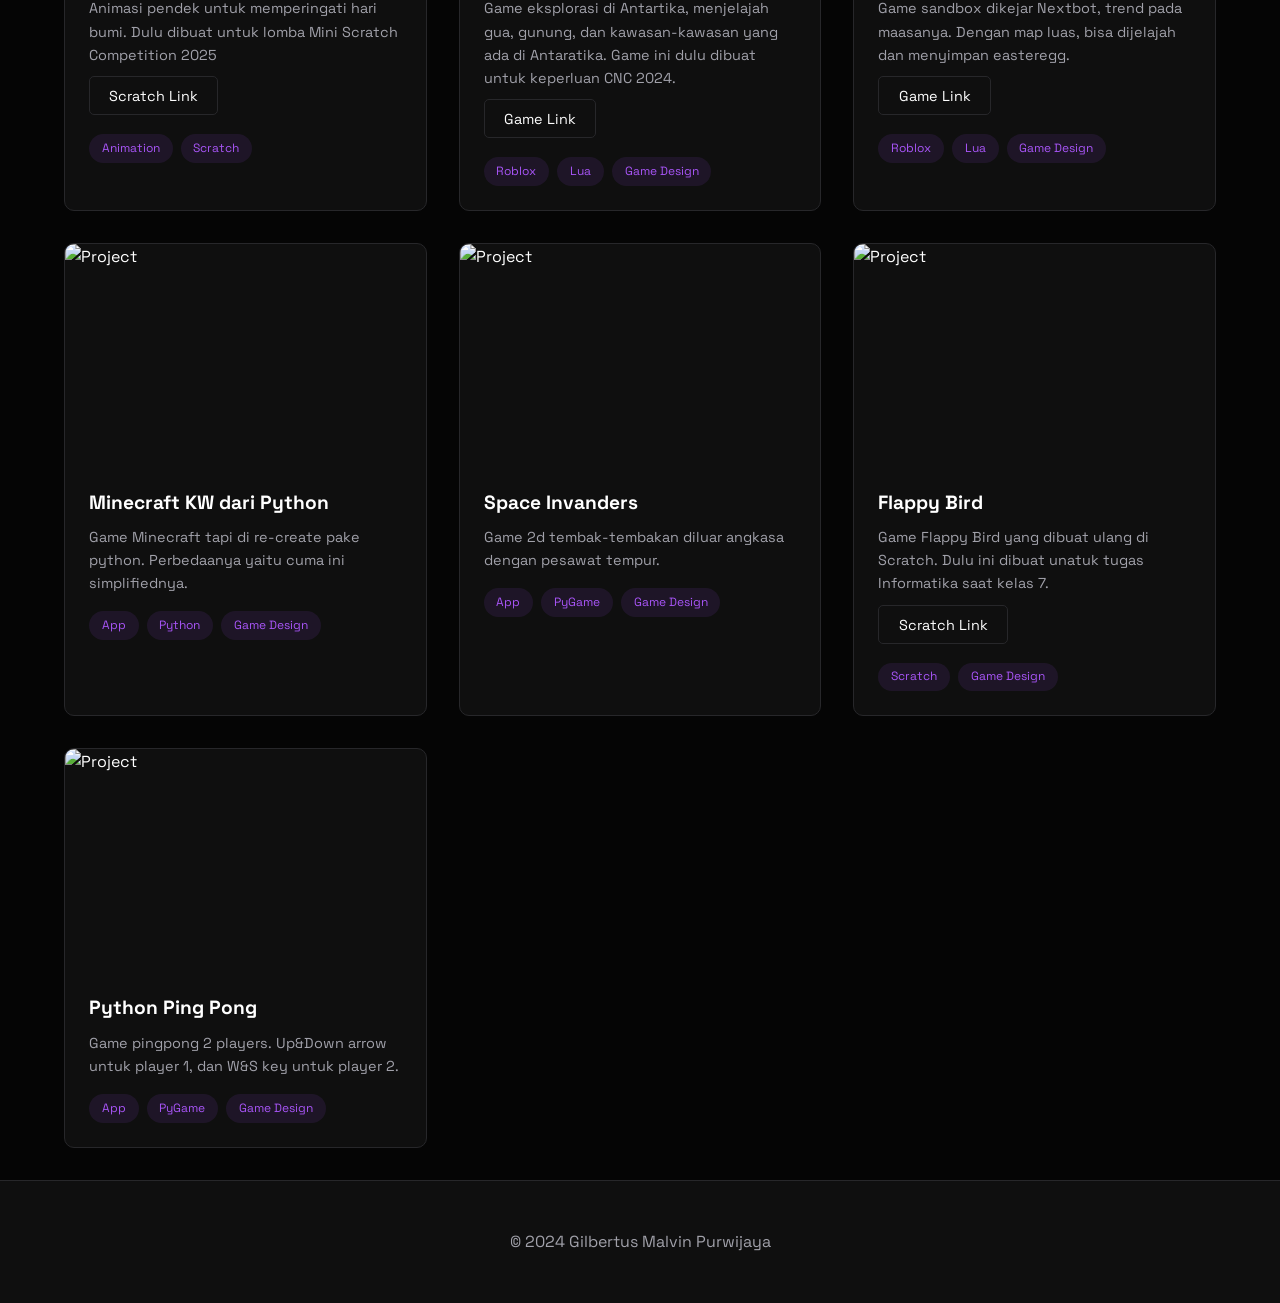
==== commit 1ae79ed0: "Update works.html" ====
--- a/works.html
+++ b/works.html
@@ -12,7 +12,7 @@
 
     <!-- Navbar -->
     <nav class="navbar">
-        <div class="logo">my<span class="highlight">.code</span></div>
+        <div class="logo">Mal<span class="highlight">vin</span></div>
         
         <!-- Mobile Menu Toggle -->
         <div class="menu-toggle" id="mobile-menu">
@@ -272,3 +272,4 @@
 
 
 
+
--- a/style.css
+++ b/style.css
@@ -56,6 +56,7 @@
     color: var(--accent-purple);
 }
 
+/* Desktop Nav Links */
 .nav-links {
     list-style: none;
     display: flex;
@@ -86,13 +87,14 @@
     color: white;
 }
 
-/* Mobile Menu Button */
+/* Mobile Menu Toggle Button */
 .menu-toggle {
     display: none;
     flex-direction: column;
     gap: 5px;
     cursor: pointer;
     padding: 5px;
+    z-index: 1001;
 }
 
 .menu-toggle span {
@@ -101,6 +103,451 @@
     background: var(--text-main);
     border-radius: 2px;
     transition: all 0.3s ease;
+}
+
+/* Mobile Menu Active State */
+.menu-toggle.active span:nth-child(1) {
+    transform: rotate(45deg) translate(5px, 5px);
+}
+
+.menu-toggle.active span:nth-child(2) {
+    opacity: 0;
+}
+
+.menu-toggle.active span:nth-child(3) {
+    transform: rotate(-45deg) translate(5px, -5px);
+}
+
+/* ============================================
+   RESPONSIVE DESIGN - MOBILE
+   ============================================ */
+@media (max-width: 768px) {
+    /* Navbar */
+    .navbar {
+        padding: 1rem 5%;
+    }
+
+    /* MOBILE NAV LINKS - FIXED */
+    .nav-links {
+        position: fixed;
+        top: 0;
+        left: 0;
+        right: 0;
+        bottom: 0;
+        background: rgba(5, 5, 5, 0.98);
+        flex-direction: column;
+        align-items: center;
+        justify-content: center;
+        gap: 2rem;
+        padding: 2rem 0;
+        transform: translateX(100%);
+        transition: transform 0.3s ease;
+        z-index: 999;
+        display: none; /* Hidden by default */
+    }
+
+    .nav-links.active {
+        display: flex;
+        transform: translateX(0);
+    }
+
+    .nav-links a {
+        font-size: 1.1rem;
+        padding: 0.8rem 1.5rem;
+        border-radius: 5px;
+        transition: all 0.3s ease;
+    }
+
+    .nav-links a:hover {
+        background: rgba(168, 85, 247, 0.1);
+        color: var(--accent-purple);
+    }
+
+    .btn-nav {
+        padding: 0.7rem 1.5rem;
+        font-size: 1rem;
+        border: 2px solid var(--accent-purple);
+    }
+
+    .menu-toggle {
+        display: flex;
+    }
+
+    /* Hero Section */
+    .hero {
+        padding: 5rem 5% 3rem;
+        min-height: auto;
+    }
+
+    .hero h1 {
+        font-size: 2rem;
+    }
+
+    .hero-visual {
+        display: none;
+    }
+
+    .bio {
+        font-size: 0.95rem;
+    }
+
+    .btn {
+        padding: 0.7rem 1.5rem;
+        font-size: 0.9rem;
+    }
+
+    /* Profile Section */
+    .profile-section {
+        padding: 3rem 5%;
+    }
+
+    .profile-image {
+        max-width: 250px;
+        height: 350px;
+    }
+
+    .profile-border {
+        top: 5px;
+        left: 5px;
+        right: 5px;
+        bottom: 5px;
+    }
+
+    .profile-border-2 {
+        top: 10px;
+        left: 10px;
+        right: 10px;
+        bottom: 10px;
+    }
+
+    .profile-info {
+        padding: 1rem 0;
+    }
+
+    .profile-bio {
+        font-size: 0.95rem;
+    }
+
+    .profile-stats {
+        justify-content: center;
+        gap: 0.8rem;
+    }
+
+    .stat-item {
+        min-width: 90px;
+        padding: 0.8rem 1rem;
+    }
+
+    .stat-number {
+        font-size: 1.5rem;
+    }
+
+    .stat-label {
+        font-size: 0.75rem;
+    }
+
+    .profile-social {
+        justify-content: center;
+        gap: 0.6rem;
+    }
+
+    .social-link {
+        padding: 0.5rem 1rem;
+        font-size: 0.85rem;
+    }
+
+    /* Section Titles */
+    .section-title {
+        font-size: 1.6rem;
+        margin-bottom: 2rem;
+    }
+
+    /* Timeline */
+    .timeline::before {
+        left: 20px;
+    }
+
+    .timeline-item,
+    .timeline-item:nth-child(even) {
+        padding-left: 50px;
+        padding-right: 0;
+        justify-content: flex-start;
+    }
+
+    .timeline-date {
+        position: absolute;
+        left: 0;
+        right: auto;
+        min-width: auto;
+        font-size: 0.85rem;
+    }
+
+    .timeline-content {
+        padding: 1.2rem;
+    }
+
+    .timeline-content h3 {
+        font-size: 1rem;
+    }
+
+    .timeline-content p {
+        font-size: 0.9rem;
+    }
+
+    /* Grid Layouts */
+    .grid-3,
+    .works-grid {
+        grid-template-columns: 1fr;
+    }
+
+    .card {
+        padding: 1.5rem;
+    }
+
+    .card-icon {
+        font-size: 2rem;
+    }
+
+    /* Works Page */
+    .works-header {
+        padding: 5rem 5% 2.5rem;
+    }
+
+    .works-header h1 {
+        font-size: 2rem;
+    }
+
+    .works-header p {
+        font-size: 1rem;
+    }
+
+    .works-grid {
+        padding: 1.5rem 5%;
+    }
+
+    .project-img {
+        height: 200px;
+    }
+
+    .project-info {
+        padding: 1.2rem;
+    }
+
+    .project-info h3 {
+        font-size: 1.1rem;
+    }
+
+    .project-info p {
+        font-size: 0.85rem;
+    }
+
+    .tags span {
+        font-size: 0.7rem;
+        padding: 0.25rem 0.6rem;
+    }
+
+    /* Footer */
+    footer {
+        padding: 2rem 5%;
+    }
+}
+
+/* ============================================
+   RESPONSIVE DESIGN - SMALL MOBILE
+   ============================================ */
+@media (max-width: 480px) {
+    /* Navbar */
+    .navbar {
+        padding: 0.8rem 5%;
+    }
+
+    .logo {
+        font-size: 1.2rem;
+    }
+
+    .btn-nav {
+        padding: 0.5rem 1rem;
+        font-size: 0.9rem;
+    }
+
+    .nav-links {
+        padding: 1rem 0;
+    }
+
+    .menu-toggle span {
+        width: 22px;
+        height: 2.5px;
+    }
+
+    /* Hero Section */
+    .hero {
+        padding: 4rem 5% 2rem;
+    }
+
+    .hero h1 {
+        font-size: 1.6rem;
+    }
+
+    .subtitle {
+        font-size: 0.8rem;
+    }
+
+    .bio {
+        font-size: 0.9rem;
+    }
+
+    .cta-group {
+        flex-direction: column;
+        gap: 0.8rem;
+    }
+
+    .btn {
+        padding: 0.6rem 1.2rem;
+        font-size: 0.85rem;
+        width: 100%;
+    }
+
+    /* Profile Section */
+    .profile-section {
+        padding: 2.5rem 5%;
+    }
+
+    .profile-image {
+        max-width: 200px;
+        height: 280px;
+    }
+
+    .profile-border {
+        top: 3px;
+        left: 3px;
+        right: 3px;
+        bottom: 3px;
+    }
+
+    .profile-border-2 {
+        top: 6px;
+        left: 6px;
+        right: 6px;
+        bottom: 6px;
+    }
+
+    .profile-bio {
+        font-size: 0.9rem;
+        margin-bottom: 1.5rem;
+    }
+
+    .profile-stats {
+        gap: 0.6rem;
+    }
+
+    .stat-item {
+        min-width: 80px;
+        padding: 0.7rem 0.8rem;
+    }
+
+    .stat-number {
+        font-size: 1.3rem;
+    }
+
+    .stat-label {
+        font-size: 0.65rem;
+    }
+
+    .profile-social {
+        gap: 0.5rem;
+    }
+
+    .social-link {
+        padding: 0.45rem 0.9rem;
+        font-size: 0.8rem;
+    }
+
+    /* Section Titles */
+    .section-title {
+        font-size: 1.4rem;
+        margin-bottom: 1.5rem;
+    }
+
+    /* Timeline */
+    .timeline-item {
+        margin-bottom: 2rem;
+    }
+
+    .timeline-date {
+        font-size: 0.8rem;
+    }
+
+    .timeline-content {
+        padding: 1rem;
+    }
+
+    .timeline-content h3 {
+        font-size: 0.95rem;
+    }
+
+    .timeline-content p {
+        font-size: 0.85rem;
+    }
+
+    /* Cards */
+    .card {
+        padding: 1.2rem;
+    }
+
+    .card-icon {
+        font-size: 1.8rem;
+    }
+
+    .card h3 {
+        font-size: 1rem;
+    }
+
+    .card p {
+        font-size: 0.85rem;
+    }
+
+    /* Works Page */
+    .works-header {
+        padding: 4rem 5% 2rem;
+    }
+
+    .works-header h1 {
+        font-size: 1.8rem;
+    }
+
+    .works-header p {
+        font-size: 0.95rem;
+    }
+
+    .project-img {
+        height: 180px;
+    }
+
+    .project-info {
+        padding: 1rem;
+    }
+
+    .project-info h3 {
+        font-size: 1rem;
+    }
+
+    .project-info p {
+        font-size: 0.8rem;
+    }
+
+    .tags span {
+        font-size: 0.65rem;
+        padding: 0.2rem 0.5rem;
+    }
+
+    /* Footer */
+    footer {
+        padding: 1.5rem 5%;
+    }
+
+    footer p {
+        font-size: 0.85rem;
+    }
 }
 
 /* ============================================
@@ -1408,4 +1855,6 @@
     .cert-link {
         font-size: 0.75rem;
     }
-}+
+}
+
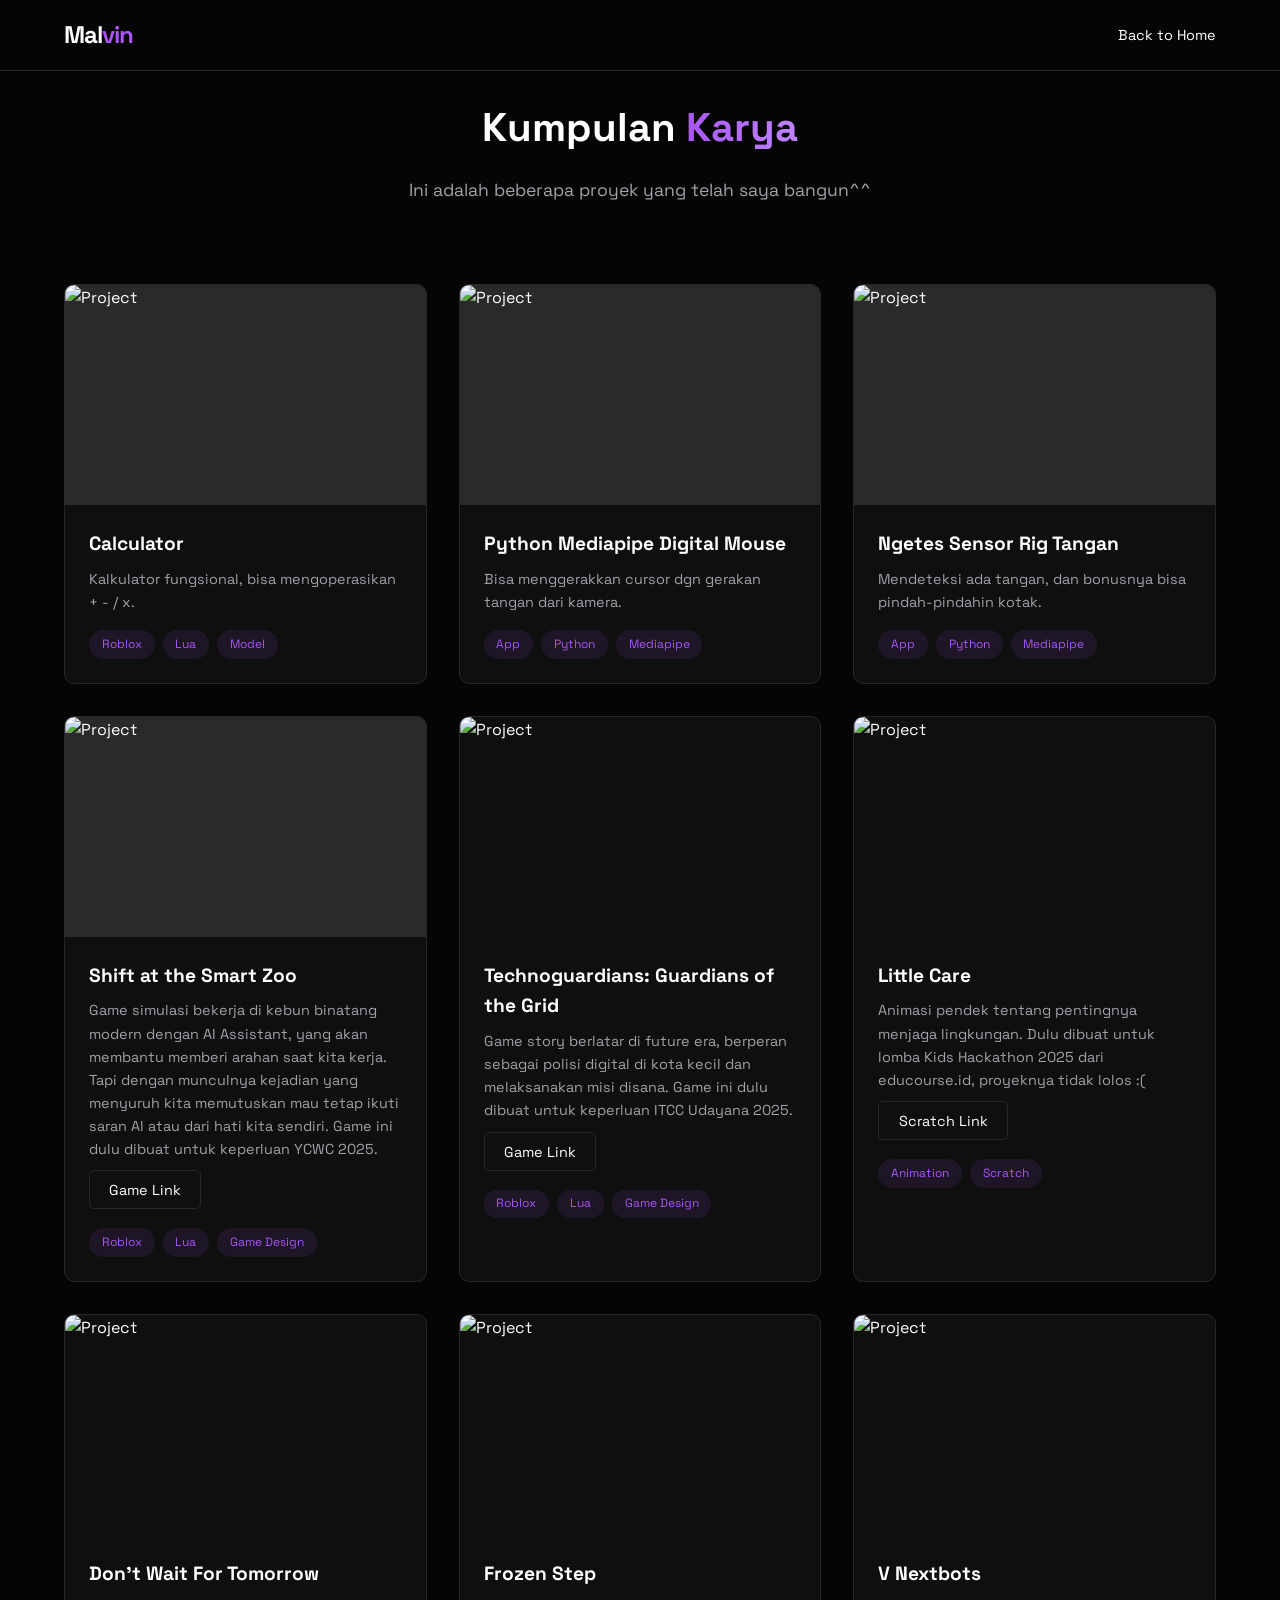
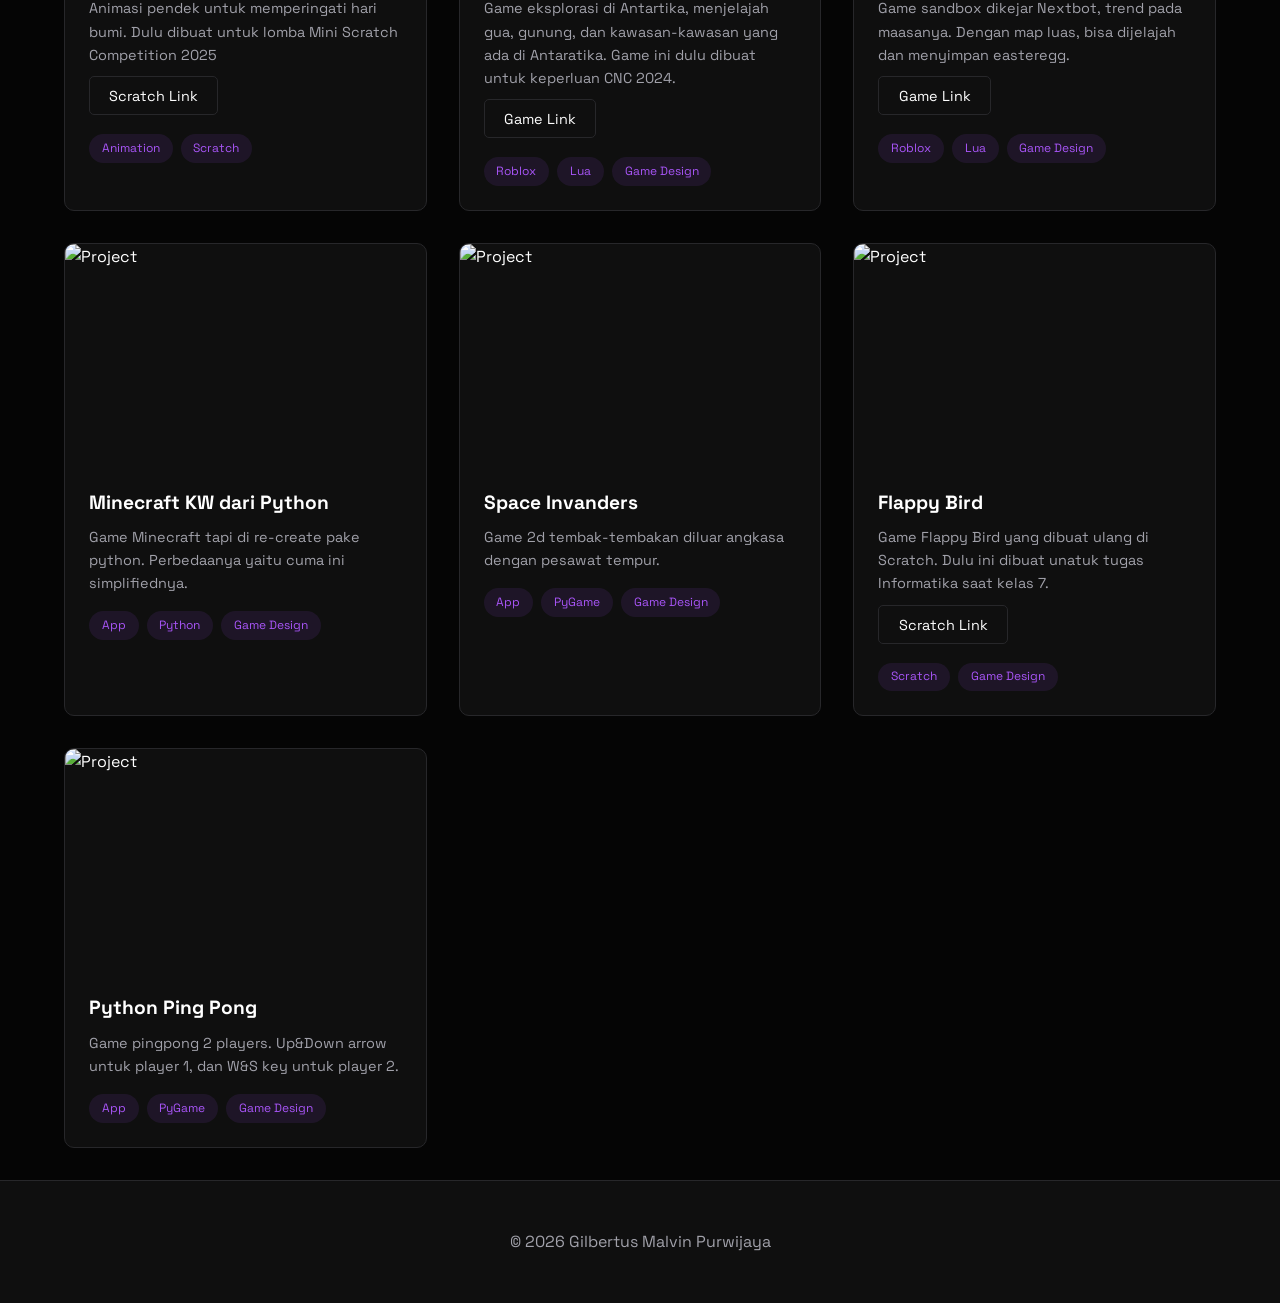
==== commit 6decb40e: "Update works.html" ====
--- a/works.html
+++ b/works.html
@@ -258,7 +258,7 @@
     </section>
 
     <footer>
-        <p>&copy; 2024 Gilbertus Malvin Purwijaya</p>
+        <p>&copy; 2026 Gilbertus Malvin Purwijaya</p>
     </footer>
 
     <script src="script.js"></script>
@@ -273,3 +273,4 @@
 
 
 
+
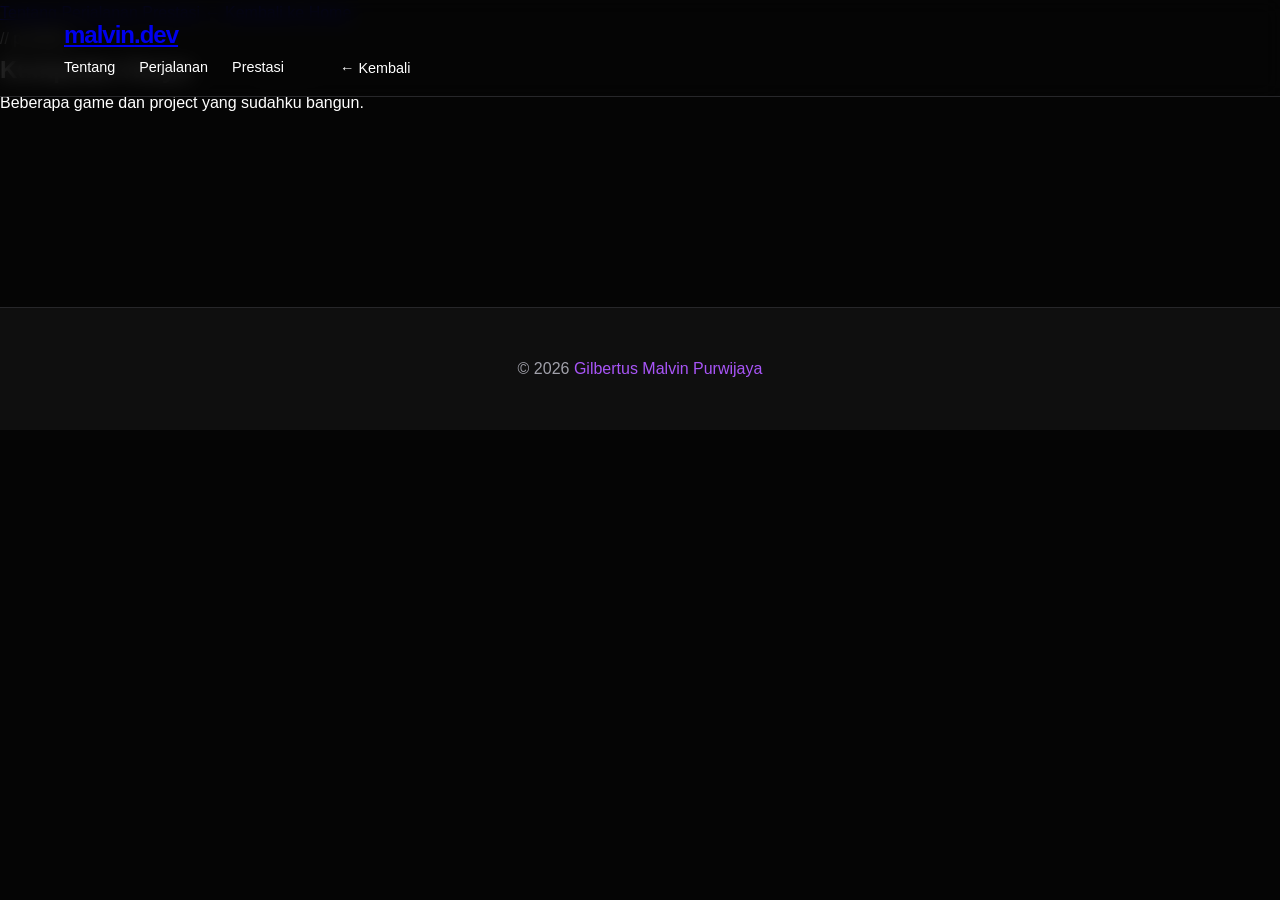
==== commit 7677cb09: "Works page UPDATE" ====
--- a/works.html
+++ b/works.html
@@ -3,274 +3,56 @@
 <head>
     <meta charset="UTF-8">
     <meta name="viewport" content="width=device-width, initial-scale=1.0">
-    <title>My Works | Vin's Webpage</title>
+    <title>Creations | malvin.dev</title>
     <link rel="icon" type="image/x-icon" href="assets/favicon.ico">
+    <link rel="preconnect" href="https://fonts.googleapis.com">
+    <link rel="stylesheet" href="https://fonts.googleapis.com/css2?family=Fraunces:ital,wght@0,400;0,500;0,600;1,400;1,500&family=Inter:wght@400;500;600;700&family=Space+Mono:wght@400;700&display=swap">
     <link rel="stylesheet" href="style.css">
-    <link href="https://fonts.googleapis.com/css2?family=Space+Grotesk:wght@300;500;700&display=swap" rel="stylesheet">
 </head>
 <body>
 
-    <!-- Navbar -->
     <nav class="navbar">
-        <div class="logo">Mal<span class="highlight">vin</span></div>
-        
-        <!-- Mobile Menu Toggle -->
-        <div class="menu-toggle" id="mobile-menu">
-            <span></span>
-            <span></span>
-            <span></span>
+        <div class="wrap">
+            <a href="index.html" class="logo">malvin<span>.dev</span></a>
+            <ul class="nav-links">
+                <li><a href="index.html#about">Tentang</a></li>
+                <li><a href="index.html#journey">Perjalanan</a></li>
+                <li><a href="index.html#achievements">Prestasi</a></li>
+                <li><a href="index.html" class="btn btn-ghost">← Kembali</a></li>
+            </ul>
+            <button class="menu-toggle" id="menu-toggle" aria-label="Buka menu">
+                <span></span><span></span><span></span>
+            </button>
         </div>
-        
-        <ul class="nav-links" id="nav-links">
-            <li><a href="index.html">Back to Home</a></li>
-        </ul>
     </nav>
 
-    <section class="works-header">
-        <h1>Kumpulan <span class="text-gradient">Karya</span></h1>
-        <p>Ini adalah beberapa proyek yang telah saya bangun^^</p>
+    <div class="mobile-drawer" id="mobile-drawer">
+        <a href="index.html#about">Tentang</a>
+        <a href="index.html#journey">Perjalanan</a>
+        <a href="index.html#achievements">Prestasi</a>
+        <a href="index.html">← Kembali ke Home</a>
+    </div>
+
+    <section class="works-hero">
+        <div class="wrap">
+            <span class="eyebrow">// portfolio</span>
+            <h1>Kumpulan <em>Karya</em></h1>
+            <p>Beberapa game dan project yang sudahku bangun.</p>
+        </div>
     </section>
 
-    <section class="works-grid"> <!-- POSTS -------------------->
-        <!-- Project -->
-        <article class="project-card fade-in">
-            <div class="project-img" style="background-color: #2a2a2a;">
-                <img src="assets/creations/rblxcalc.jpeg" alt="Project">
-            </div>
-            <div class="project-info">
-                <h3>Calculator</h3>
-                <p>Kalkulator fungsional, bisa mengoperasikan + - / x.</p>
-                <div class="tags">
-                    <span>Roblox</span>
-                    <span>Lua</span>
-                    <span>Model</span>
-                </div>
-            </div>
-        </article>
-        
-        <!-- Project -->
-        <article class="project-card fade-in">
-            <div class="project-img" style="background-color: #2a2a2a;">
-                <img src="assets/creations/pydigitalmouse.jpeg" alt="Project">
-            </div>
-            <div class="project-info">
-                <h3>Python Mediapipe Digital Mouse</h3>
-                <p>Bisa menggerakkan cursor dgn gerakan tangan dari kamera.</p>
-                <div class="tags">
-                    <span>App</span>
-                    <span>Python</span>
-                    <span>Mediapipe</span>
-                </div>
-            </div>
-        </article>
-        
-        <!-- Project -->
-        <article class="project-card fade-in">
-            <div class="project-img" style="background-color: #2a2a2a;">
-                <img src="assets/creations/pymediapipetest.jpeg" alt="Project">
-            </div>
-            <div class="project-info">
-                <h3>Ngetes Sensor Rig Tangan</h3>
-                <p>Mendeteksi ada tangan, dan bonusnya bisa pindah-pindahin kotak.</p>
-                <div class="tags">
-                    <span>App</span>
-                    <span>Python</span>
-                    <span>Mediapipe</span>
-                </div>
-            </div>
-        </article>
-        
-        <!-- Project -->
-        <article class="project-card fade-in">
-            <div class="project-img" style="background-color: #2a2a2a;">
-                <img src="https://tr.rbxcdn.com/180DAY-55b3eeb2835ac07e2cf272232fea3db7/768/432/Image/Webp/noFilter" alt="Project">
-            </div>
-            <div class="project-info">
-                <h3>Shift at the Smart Zoo</h3>
-                <p>Game simulasi bekerja di kebun binatang modern dengan AI Assistant, yang akan membantu memberi arahan saat kita kerja. Tapi dengan munculnya kejadian yang menyuruh kita memutuskan mau tetap ikuti saran AI atau dari hati kita sendiri. Game ini dulu dibuat untuk keperluan YCWC 2025.</p>
-                <a href="https://www.roblox.com/games/86723143240397/Shift-at-the-Smart-Zoo" class="social-link">Game Link</a>
-                <br></br>
-                <div class="tags">
-                    <span>Roblox</span>
-                    <span>Lua</span>
-                    <span>Game Design</span>
-                </div>
-            </div>
-        </article>
-
-        <!-- Project -->
-        <article class="project-card fade-in">
-            <div class="project-img">
-                <img src="https://tr.rbxcdn.com/180DAY-8b3450a40013ffde71bf3115431fa652/768/432/Image/Webp/noFilter" alt="Project">
-            </div>
-            <div class="project-info">
-                <h3>Technoguardians: Guardians of the Grid</h3>
-                <p>Game story berlatar di future era, berperan sebagai polisi digital di kota kecil dan melaksanakan misi disana. Game ini dulu dibuat untuk keperluan ITCC Udayana 2025.</p>
-               
-                <a href="https://www.roblox.com/games/99556333273088/Technoguardians-Guardians-of-the-Grid" class="social-link">Game Link</a>
-                <br></br>
-                <div class="tags">
-                    <span>Roblox</span>
-                    <span>Lua</span>
-                    <span>Game Design</span>
-                </div>
-            </div>
-        </article>
-
-        <!-- Project -->
-        <article class="project-card fade-in">
-            <div class="project-img">
-                <img src="assets/creations/littlecarescratch.png" alt="Project">
-            </div>
-            <div class="project-info">
-                <h3>Little Care</h3>
-                <p>Animasi pendek tentang pentingnya menjaga lingkungan. Dulu dibuat untuk lomba Kids Hackathon 2025 dari educourse.id, proyeknya tidak lolos :(</p>
-                
-                <a href="https://scratch.mit.edu/projects/1230849040/" class="social-link">Scratch Link</a>
-                <br></br>
-                <div class="tags">
-                    <span>Animation</span>
-                    <span>Scratch</span>
-                </div>
-            </div>
-        </article>
-
-        <!-- Project -->
-        <article class="project-card fade-in">
-            <div class="project-img">
-                <img src="assets/creations/dontwaitfortomorrowscratch.png" alt="Project">
-            </div>
-            <div class="project-info">
-                <h3>Don't Wait For Tomorrow</h3>
-                <p>Animasi pendek untuk memperingati hari bumi. Dulu dibuat untuk lomba Mini Scratch Competition 2025</p>
-                
-                <a href="https://scratch.mit.edu/projects/1160915075/" class="social-link">Scratch Link</a>
-                <br></br>
-                <div class="tags">
-                    <span>Animation</span>
-                    <span>Scratch</span>
-                </div>
-            </div>
-        </article>
-
-        <!-- Project -->
-        <article class="project-card fade-in">
-            <div class="project-img">
-                <img src="https://tr.rbxcdn.com/180DAY-e037754cc2c44fcc82bf92be59badb93/768/432/Image/Webp/noFilter" alt="Project">
-            </div>
-            <div class="project-info">
-                <h3>Frozen Step</h3>
-                <p>Game eksplorasi di Antartika, menjelajah gua, gunung, dan kawasan-kawasan yang ada di Antaratika. Game ini dulu dibuat untuk keperluan CNC 2024.</p>
-                
-                <a href="https://www.roblox.com/games/101469570508709/Frozen-Step" class="social-link">Game Link</a>
-                <br></br>
-                <div class="tags">
-                    <span>Roblox</span>
-                    <span>Lua</span>
-                    <span>Game Design</span>
-                </div>
-            </div>
-        </article>
-        
-        <!-- Project -->
-        <article class="project-card fade-in">
-            <div class="project-img">
-                <img src="https://tr.rbxcdn.com/180DAY-db9d23b5134bbd35b0927afdff4d7d1f/768/432/Image/Webp/noFilter" alt="Project">
-            </div>
-            <div class="project-info">
-                <h3>V Nextbots</h3>
-                <p>Game sandbox dikejar Nextbot, trend pada maasanya. Dengan map luas, bisa dijelajah dan menyimpan easteregg.</p>
-                
-                <a href="https://www.roblox.com/games/11868335773/V-Nextbots" class="social-link">Game Link</a>
-                <br></br>
-                <div class="tags">
-                    <span>Roblox</span>
-                    <span>Lua</span>
-                    <span>Game Design</span>
-                </div>
-            </div>
-        </article>
-        
-        <!-- Project -->
-        <article class="project-card fade-in">
-            <div class="project-img">
-                <img src="assets/creations/minecraftpython.png" alt="Project">
-            </div>
-            <div class="project-info">
-                <h3>Minecraft KW dari Python</h3>
-                <p>Game Minecraft tapi di re-create pake python. Perbedaanya yaitu cuma ini simplifiednya.</p>
-                <div class="tags">
-                    <span>App</span>
-                    <span>Python</span>
-                    <span>Game Design</span>
-                </div>
-            </div>
-        </article>
-        
-        <!-- Project -->
-        <article class="project-card fade-in">
-            <div class="project-img">
-                <img src="assets/creations/spaceinvanders.png" alt="Project">
-            </div>
-            <div class="project-info">
-                <h3>Space Invanders</h3>
-                <p>Game 2d tembak-tembakan diluar angkasa dengan pesawat tempur.</p>
-                <div class="tags">
-                    <span>App</span>
-                    <span>PyGame</span>
-                    <span>Game Design</span>
-                </div>
-            </div>
-        </article>
-        
-        <!-- Project -->
-        <article class="project-card fade-in">
-            <div class="project-img">
-                <img src="assets/creations/flappybirdscratch.png" alt="Project">
-            </div>
-            <div class="project-info">
-                <h3>Flappy Bird</h3>
-                <p>Game Flappy Bird yang dibuat ulang di Scratch. Dulu ini dibuat unatuk tugas Informatika saat kelas 7.</p>
-                <a href="https://scratch.mit.edu/projects/1030535210/" class="social-link">Scratch Link</a>
-                <br></br>
-                <div class="tags">
-                    <span>Scratch</span>
-                    <span>Game Design</span>
-                </div>
-            </div>
-        </article>
-        
-        <!-- Project -->
-        <article class="project-card fade-in">
-            <div class="project-img">
-                <img src="assets/creations/pingpongpython.png" alt="Project">
-            </div>
-            <div class="project-info">
-                <h3>Python Ping Pong</h3>
-                <p>Game pingpong 2 players. Up&Down arrow untuk player 1, dan W&S key untuk player 2.</p>
-                <div class="tags">
-                    <span>App</span>
-                    <span>PyGame</span>
-                    <span>Game Design</span>
-                </div>
-            </div>
-        </article>
+    <section class="section" style="border-bottom:none;">
+        <div class="wrap">
+            <div class="works-grid" id="works-grid"><!-- diisi lewat CONFIG.projects di script.js --></div>
+        </div>
     </section>
 
     <footer>
-        <p>&copy; 2026 Gilbertus Malvin Purwijaya</p>
+        <div class="wrap">
+            <p>&copy; 2026 <span class="highlight">Gilbertus Malvin Purwijaya</span></p>
+        </div>
     </footer>
 
     <script src="script.js"></script>
 </body>
-
 </html>
-
-
-
-
-
-
-
-
-
--- a/style.css
+++ b/style.css
@@ -127,7 +127,7 @@
         padding: 1rem 5%;
     }
 
-    /* MOBILE NAV LINKS - FIXED */
+    /* MOBILE NAV LINKS - FIXED BACKGROUND */
     .nav-links {
         position: fixed;
         top: 0;
@@ -135,15 +135,18 @@
         right: 0;
         bottom: 0;
         background: rgba(5, 5, 5, 0.98);
+        backdrop-filter: blur(15px);
+        -webkit-backdrop-filter: blur(15px);
         flex-direction: column;
         align-items: center;
         justify-content: center;
         gap: 2rem;
         padding: 2rem 0;
         transform: translateX(100%);
-        transition: transform 0.3s ease;
+        transition: transform 0.4s cubic-bezier(0.4, 0, 0.2, 1);
         z-index: 999;
-        display: none; /* Hidden by default */
+        display: none;
+        box-shadow: inset 0 0 50px rgba(0, 0, 0, 0.5);
     }
 
     .nav-links.active {
@@ -151,22 +154,73 @@
         transform: translateX(0);
     }
 
+    /* Border Frame Effect - Full Screen */
+    .nav-links::before {
+        content: '';
+        position: absolute;
+        top: 0;
+        left: 0;
+        right: 0;
+        bottom: 0;
+        border: 1px solid rgba(168, 85, 247, 0.3);
+        border-radius: 0;
+        pointer-events: none;
+        z-index: -1;
+    }
+
+    /* Ensure all links inherit background */
     .nav-links a {
         font-size: 1.1rem;
         padding: 0.8rem 1.5rem;
-        border-radius: 5px;
+        border-radius: 8px;
         transition: all 0.3s ease;
+        position: relative;
+        overflow: hidden;
+        background: transparent;
+        color: var(--text-main);
+        text-decoration: none;
+        width: 80%;
+        max-width: 300px;
+        text-align: center;
+    }
+
+    .nav-links a::before {
+        content: '';
+        position: absolute;
+        left: 0;
+        top: 0;
+        width: 0;
+        height: 100%;
+        background: rgba(168, 85, 247, 0.1);
+        transition: width 0.3s ease;
+    }
+
+    .nav-links a:hover::before {
+        width: 100%;
     }
 
     .nav-links a:hover {
-        background: rgba(168, 85, 247, 0.1);
+        background: rgba(168, 85, 247, 0.15);
         color: var(--accent-purple);
+        transform: scale(1.02);
+        box-shadow: 0 0 20px rgba(168, 85, 247, 0.3);
     }
 
     .btn-nav {
         padding: 0.7rem 1.5rem;
         font-size: 1rem;
         border: 2px solid var(--accent-purple);
+        background: transparent;
+        transition: all 0.3s ease;
+        width: 80%;
+        max-width: 300px;
+        text-align: center;
+    }
+
+    .btn-nav:hover {
+        background: var(--accent-purple);
+        color: white;
+        box-shadow: 0 0 25px var(--accent-glow);
     }
 
     .menu-toggle {
@@ -349,6 +403,53 @@
     /* Footer */
     footer {
         padding: 2rem 5%;
+    }
+}
+
+/* ============================================
+   MOBILE MENU BACKGROUND FIX
+   ============================================ */
+@media (max-width: 768px) {
+    /* Ensure full coverage */
+    .nav-links {
+        background: rgba(5, 5, 5, 0.98) !important;
+        background-image: linear-gradient(
+            to bottom,
+            rgba(5, 5, 5, 0.98),
+            rgba(5, 5, 5, 0.98)
+        );
+    }
+
+    /* Ensure all links have transparent background */
+    .nav-links a {
+        background: transparent !important;
+    }
+
+    /* Ensure menu toggle button is visible */
+    .menu-toggle {
+        background: transparent !important;
+    }
+
+    /* Ensure navbar doesn't overlap */
+    .navbar {
+        background: rgba(5, 5, 5, 0.95) !important;
+    }
+}
+
+/* ============================================
+   MOBILE MENU OVERLAY
+   ============================================ */
+@media (max-width: 768px) {
+    .nav-links::after {
+        content: '';
+        position: absolute;
+        top: 0;
+        left: 0;
+        right: 0;
+        bottom: 0;
+        background: rgba(5, 5, 5, 0.98);
+        z-index: -2;
+        pointer-events: none;
     }
 }
 
@@ -1858,3 +1959,5 @@
 
 }
 
+
+
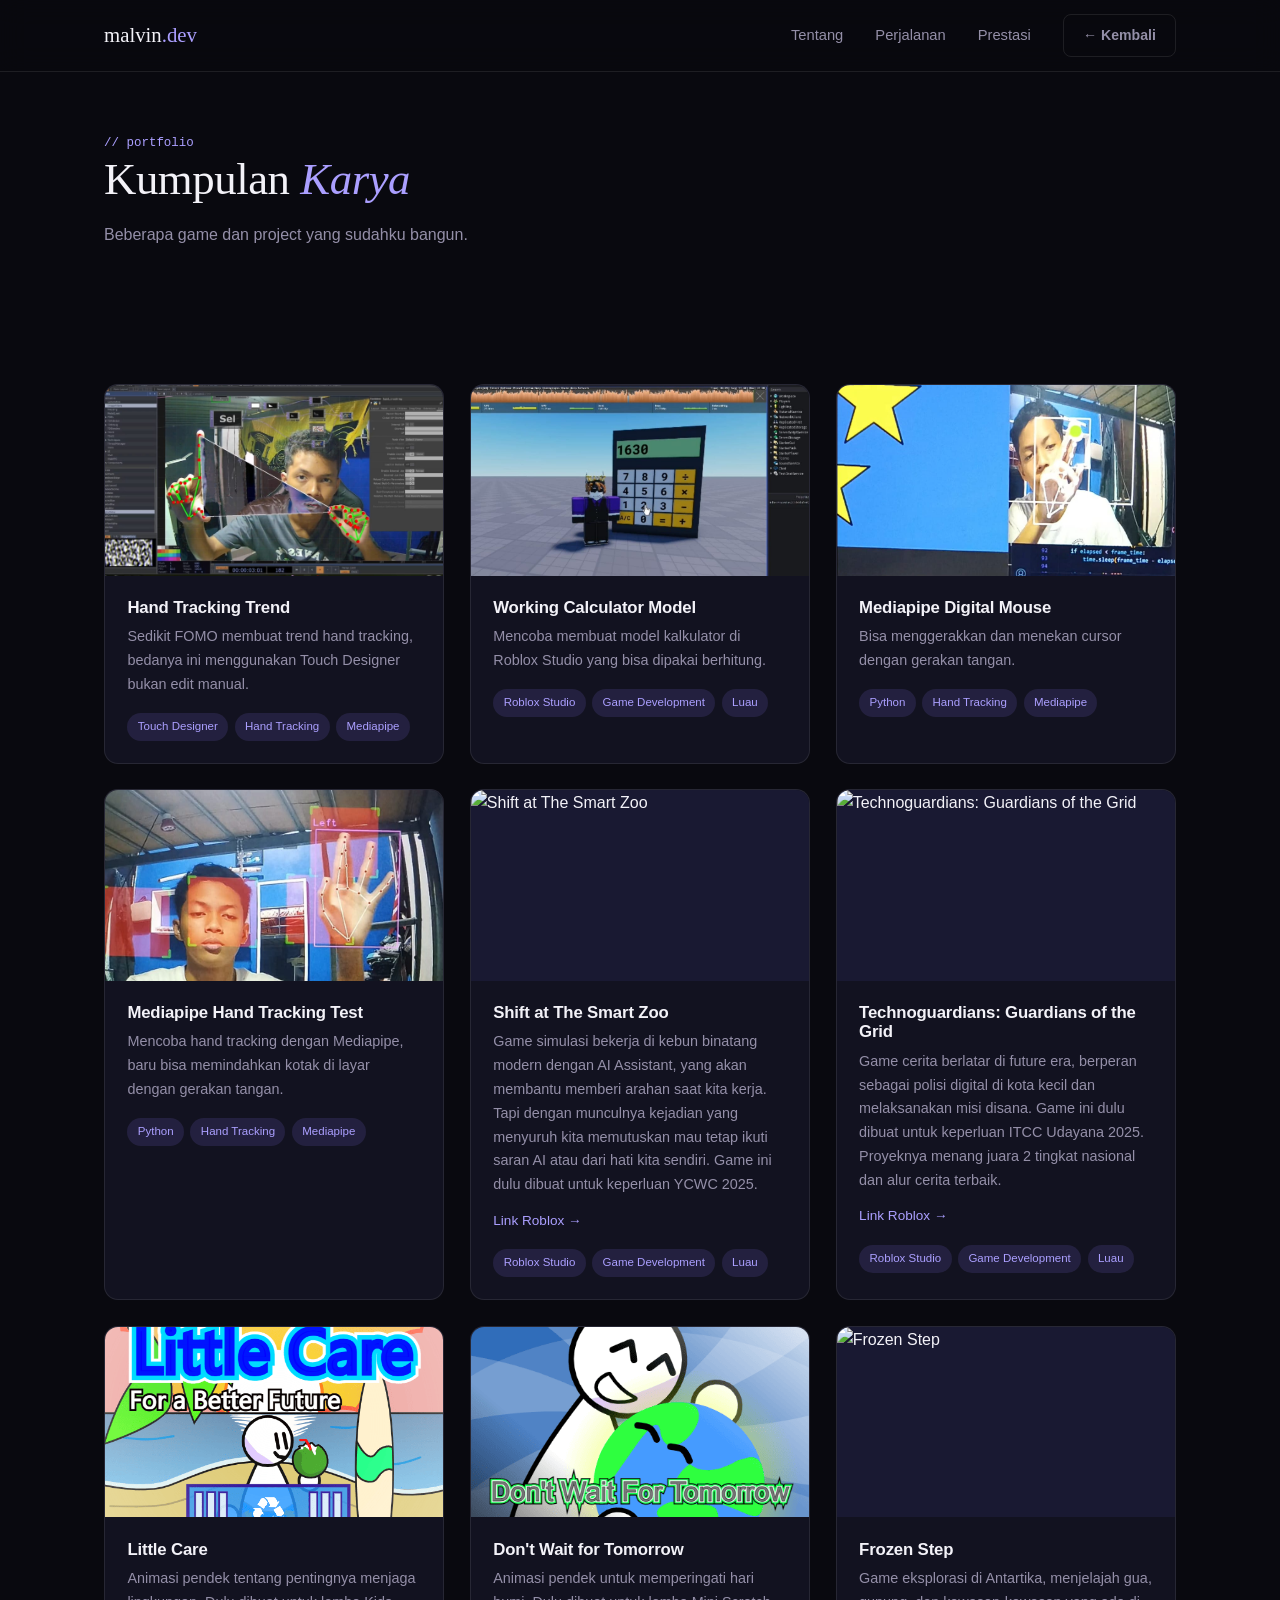
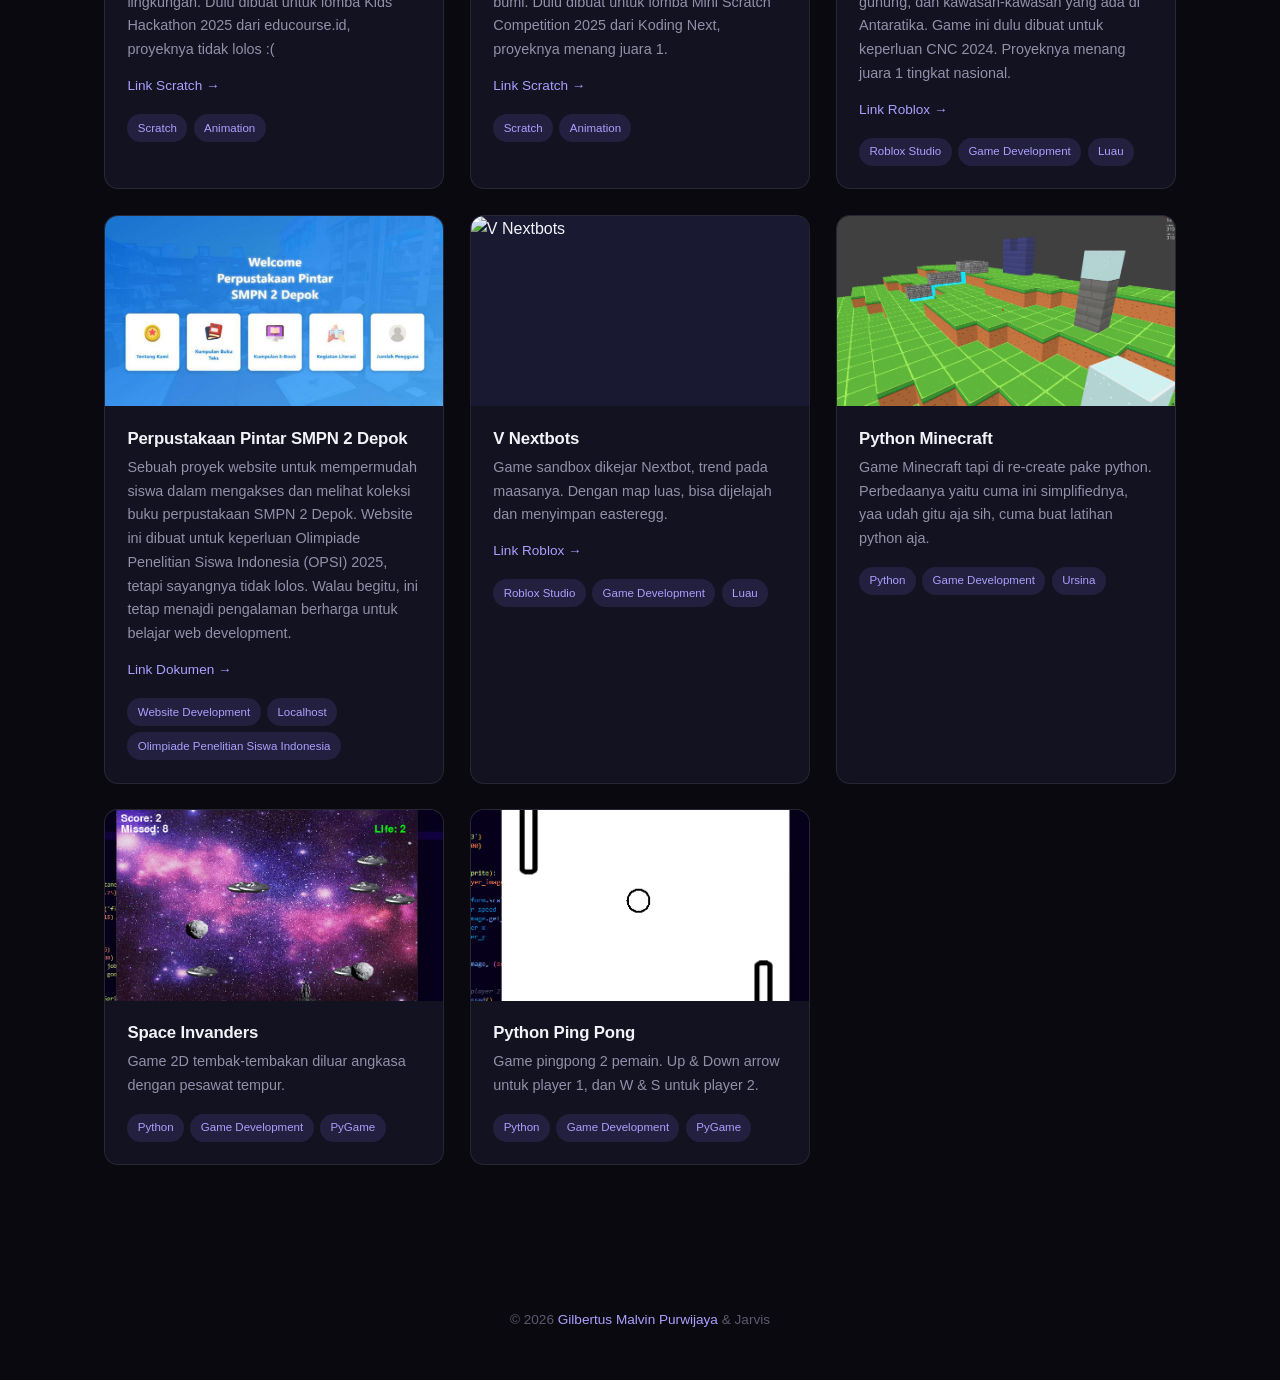
==== commit 80c19f36: "Fix HTML structure and update footer content" ====
--- a/works.html
+++ b/works.html
@@ -49,7 +49,7 @@
 
     <footer>
         <div class="wrap">
-            <p>&copy; 2026 <span class="highlight">Gilbertus Malvin Purwijaya</span></p>
+            <p>&copy; 2026 <span class="highlight">Gilbertus Malvin Purwijaya</span> & Jarvis</p>
         </div>
     </footer>
 
--- a/style.css
+++ b/style.css
@@ -1,1963 +1,598 @@
+/* ============================================
+   DESIGN TOKENS
+   ============================================ */
 :root {
-    --bg-color: #050505;
-    --bg-secondary: #0f0f0f;
-    --text-main: #ffffff;
-    --text-muted: #a1a1aa;
-    --accent-purple: #a855f7;
-    --accent-glow: rgba(168, 85, 247, 0.4);
-    --border-color: #27272a;
-    --font-main: 'Space Grotesk', sans-serif;
-    --spacing-sm: 1rem;
-    --spacing-md: 2rem;
-    --spacing-lg: 4rem;
-    --spacing-xl: 6rem;
-}
-
-* {
-    margin: 0;
-    padding: 0;
-    box-sizing: border-box;
-    scroll-behavior: smooth;
-}
+    --bg: #09090f;
+    --bg-raised: #121220;
+    --bg-raised-2: #191932;
+    --ink: #f3f2f8;
+    --ink-muted: #948fa8;
+    --ink-faint: #5d5a70;
+    --purple: #8b7cf6;
+    --purple-bright: #ab9fff;
+    --purple-dim: rgba(139, 124, 246, 0.14);
+    --purple-line: rgba(139, 124, 246, 0.35);
+    --amber: #f0b23f;
+    --line: rgba(255, 255, 255, 0.09);
+
+    --radius-sm: 8px;
+    --radius-md: 14px;
+    --radius-lg: 24px;
+
+    --font-display: 'Fraunces', Georgia, serif;
+    --font-body: 'Inter', -apple-system, sans-serif;
+    --font-tag: 'Space Mono', 'Courier New', monospace;
+
+    --container: 1120px;
+    --nav-h: 72px;
+}
+
+* { margin: 0; padding: 0; box-sizing: border-box; }
+
+html { scroll-behavior: smooth; scroll-padding-top: var(--nav-h); }
 
 body {
-    background-color: var(--bg-color);
-    color: var(--text-main);
-    font-family: var(--font-main);
-    line-height: 1.6;
-    overflow-x: hidden;
-}
+    background: var(--bg);
+    color: var(--ink);
+    font-family: var(--font-body);
+    font-size: 16px;
+    line-height: 1.65;
+    -webkit-font-smoothing: antialiased;
+}
+
+img { display: block; max-width: 100%; }
+a { color: inherit; }
+
+.wrap {
+    max-width: var(--container);
+    margin: 0 auto;
+    padding: 0 24px;
+}
+
+.eyebrow {
+    font-family: var(--font-tag);
+    font-size: 0.78rem;
+    color: var(--purple-bright);
+}
+
+h1, h2, h3 {
+    font-family: var(--font-display);
+    font-weight: 500;
+    line-height: 1.15;
+    letter-spacing: -0.01em;
+}
+
+em { font-style: italic; color: var(--purple-bright); }
+
+.section {
+    padding: 96px 0;
+    border-bottom: 1px solid var(--line);
+}
+
+.section-head {
+    max-width: 560px;
+    margin-bottom: 48px;
+}
+
+.section-head h2 {
+    font-size: clamp(1.7rem, 3vw, 2.3rem);
+    margin-top: 0.4rem;
+}
+
+.section-head p {
+    color: var(--ink-muted);
+    margin-top: 0.8rem;
+    max-width: 46ch;
+}
+
+/* ============================================
+   BUTTONS
+   ============================================ */
+.btn {
+    display: inline-flex;
+    align-items: center;
+    gap: 0.5rem;
+    padding: 0.85rem 1.6rem;
+    border-radius: var(--radius-sm);
+    font-family: var(--font-body);
+    font-weight: 600;
+    font-size: 0.95rem;
+    text-decoration: none;
+    transition: transform 0.2s ease, box-shadow 0.2s ease, background 0.2s ease;
+    cursor: pointer;
+    border: 1px solid transparent;
+}
+
+.btn-primary {
+    background: var(--purple);
+    color: #0a0910;
+}
+.btn-primary:hover { transform: translateY(-2px); box-shadow: 0 12px 24px -8px var(--purple-line); }
+
+.btn-ghost {
+    border-color: var(--line);
+    color: var(--ink);
+}
+.btn-ghost:hover { border-color: var(--purple-line); color: var(--purple-bright); }
 
 /* ============================================
    NAVBAR
    ============================================ */
 .navbar {
     position: fixed;
-    top: 0;
+    top: 0; left: 0; right: 0;
+    height: var(--nav-h);
+    display: flex;
+    align-items: center;
+    z-index: 1000;
+    background: rgba(9, 9, 15, 0.72);
+    backdrop-filter: blur(14px);
+    border-bottom: 1px solid var(--line);
+}
+
+.navbar .wrap {
     width: 100%;
-    padding: 1rem 5%;
-    display: flex;
+    display: flex;
+    align-items: center;
     justify-content: space-between;
-    align-items: center;
-    background: rgba(5, 5, 5, 0.8);
-    backdrop-filter: blur(10px);
-    z-index: 1000;
-    border-bottom: 1px solid var(--border-color);
-    transition: all 0.3s ease;
 }
 
 .logo {
-    font-size: 1.5rem;
-    font-weight: 700;
-    letter-spacing: -1px;
-}
-
-.highlight {
-    color: var(--accent-purple);
-}
-
-/* Desktop Nav Links */
+    font-family: var(--font-display);
+    font-size: 1.3rem;
+    text-decoration: none;
+    color: var(--ink);
+}
+.logo span { color: var(--purple-bright); }
+
 .nav-links {
     list-style: none;
     display: flex;
-    gap: 1.5rem;
-    align-items: center;
+    align-items: center;
+    gap: 2rem;
 }
 
 .nav-links a {
     text-decoration: none;
-    color: var(--text-main);
-    font-size: 0.9rem;
-    transition: color 0.3s;
-}
-
-.nav-links a:hover {
-    color: var(--accent-purple);
-}
-
-.btn-nav {
-    border: 1px solid var(--accent-purple);
-    padding: 0.5rem 1rem;
-    border-radius: 4px;
-    font-size: 0.85rem;
-}
-
-.btn-nav:hover {
-    background: var(--accent-purple);
-    color: white;
-}
-
-/* Mobile Menu Toggle Button */
+    color: var(--ink-muted);
+    font-size: 0.92rem;
+    transition: color 0.2s;
+}
+.nav-links a:hover { color: var(--ink); }
+
+.nav-links .btn { padding: 0.55rem 1.2rem; font-size: 0.88rem; }
+
+.nav-links a.nav-cta {
+    color: var(--ink);
+    background: var(--purple);
+}
+.nav-links a.nav-cta:hover {
+    background: var(--ink);
+    color: var(--purple);
+}
+
 .menu-toggle {
     display: none;
     flex-direction: column;
     gap: 5px;
+    background: none;
+    border: none;
     cursor: pointer;
-    padding: 5px;
-    z-index: 1001;
-}
-
+    padding: 8px;
+}
 .menu-toggle span {
-    width: 25px;
-    height: 3px;
-    background: var(--text-main);
+    width: 22px; height: 2px;
+    background: var(--ink);
     border-radius: 2px;
-    transition: all 0.3s ease;
-}
-
-/* Mobile Menu Active State */
-.menu-toggle.active span:nth-child(1) {
-    transform: rotate(45deg) translate(5px, 5px);
-}
-
-.menu-toggle.active span:nth-child(2) {
+    transition: transform 0.25s ease, opacity 0.25s ease;
+}
+.menu-toggle.active span:nth-child(1) { transform: translateY(6px) rotate(45deg); }
+.menu-toggle.active span:nth-child(2) { opacity: 0; }
+.menu-toggle.active span:nth-child(3) { transform: translateY(-6px) rotate(-45deg); }
+
+.mobile-drawer {
+    position: fixed;
+    top: var(--nav-h); left: 0; right: 0;
+    background: var(--bg-raised);
+    border-bottom: 1px solid var(--line);
+    display: flex;
+    flex-direction: column;
+    padding: 1.5rem 24px 2rem;
+    gap: 1.1rem;
+    transform: translateY(-8px);
     opacity: 0;
-}
-
-.menu-toggle.active span:nth-child(3) {
-    transform: rotate(-45deg) translate(5px, -5px);
-}
-
-/* ============================================
-   RESPONSIVE DESIGN - MOBILE
-   ============================================ */
-@media (max-width: 768px) {
-    /* Navbar */
-    .navbar {
-        padding: 1rem 5%;
-    }
-
-    /* MOBILE NAV LINKS - FIXED BACKGROUND */
-    .nav-links {
-        position: fixed;
-        top: 0;
-        left: 0;
-        right: 0;
-        bottom: 0;
-        background: rgba(5, 5, 5, 0.98);
-        backdrop-filter: blur(15px);
-        -webkit-backdrop-filter: blur(15px);
-        flex-direction: column;
-        align-items: center;
-        justify-content: center;
-        gap: 2rem;
-        padding: 2rem 0;
-        transform: translateX(100%);
-        transition: transform 0.4s cubic-bezier(0.4, 0, 0.2, 1);
-        z-index: 999;
-        display: none;
-        box-shadow: inset 0 0 50px rgba(0, 0, 0, 0.5);
-    }
-
-    .nav-links.active {
-        display: flex;
-        transform: translateX(0);
-    }
-
-    /* Border Frame Effect - Full Screen */
-    .nav-links::before {
-        content: '';
-        position: absolute;
-        top: 0;
-        left: 0;
-        right: 0;
-        bottom: 0;
-        border: 1px solid rgba(168, 85, 247, 0.3);
-        border-radius: 0;
-        pointer-events: none;
-        z-index: -1;
-    }
-
-    /* Ensure all links inherit background */
-    .nav-links a {
-        font-size: 1.1rem;
-        padding: 0.8rem 1.5rem;
-        border-radius: 8px;
-        transition: all 0.3s ease;
-        position: relative;
-        overflow: hidden;
-        background: transparent;
-        color: var(--text-main);
-        text-decoration: none;
-        width: 80%;
-        max-width: 300px;
-        text-align: center;
-    }
-
-    .nav-links a::before {
-        content: '';
-        position: absolute;
-        left: 0;
-        top: 0;
-        width: 0;
-        height: 100%;
-        background: rgba(168, 85, 247, 0.1);
-        transition: width 0.3s ease;
-    }
-
-    .nav-links a:hover::before {
-        width: 100%;
-    }
-
-    .nav-links a:hover {
-        background: rgba(168, 85, 247, 0.15);
-        color: var(--accent-purple);
-        transform: scale(1.02);
-        box-shadow: 0 0 20px rgba(168, 85, 247, 0.3);
-    }
-
-    .btn-nav {
-        padding: 0.7rem 1.5rem;
-        font-size: 1rem;
-        border: 2px solid var(--accent-purple);
-        background: transparent;
-        transition: all 0.3s ease;
-        width: 80%;
-        max-width: 300px;
-        text-align: center;
-    }
-
-    .btn-nav:hover {
-        background: var(--accent-purple);
-        color: white;
-        box-shadow: 0 0 25px var(--accent-glow);
-    }
-
-    .menu-toggle {
-        display: flex;
-    }
-
-    /* Hero Section */
-    .hero {
-        padding: 5rem 5% 3rem;
-        min-height: auto;
-    }
-
-    .hero h1 {
-        font-size: 2rem;
-    }
-
-    .hero-visual {
-        display: none;
-    }
-
-    .bio {
-        font-size: 0.95rem;
-    }
-
-    .btn {
-        padding: 0.7rem 1.5rem;
-        font-size: 0.9rem;
-    }
-
-    /* Profile Section */
-    .profile-section {
-        padding: 3rem 5%;
-    }
-
-    .profile-image {
-        max-width: 250px;
-        height: 350px;
-    }
-
-    .profile-border {
-        top: 5px;
-        left: 5px;
-        right: 5px;
-        bottom: 5px;
-    }
-
-    .profile-border-2 {
-        top: 10px;
-        left: 10px;
-        right: 10px;
-        bottom: 10px;
-    }
-
-    .profile-info {
-        padding: 1rem 0;
-    }
-
-    .profile-bio {
-        font-size: 0.95rem;
-    }
-
-    .profile-stats {
-        justify-content: center;
-        gap: 0.8rem;
-    }
-
-    .stat-item {
-        min-width: 90px;
-        padding: 0.8rem 1rem;
-    }
-
-    .stat-number {
-        font-size: 1.5rem;
-    }
-
-    .stat-label {
-        font-size: 0.75rem;
-    }
-
-    .profile-social {
-        justify-content: center;
-        gap: 0.6rem;
-    }
-
-    .social-link {
-        padding: 0.5rem 1rem;
-        font-size: 0.85rem;
-    }
-
-    /* Section Titles */
-    .section-title {
-        font-size: 1.6rem;
-        margin-bottom: 2rem;
-    }
-
-    /* Timeline */
-    .timeline::before {
-        left: 20px;
-    }
-
-    .timeline-item,
-    .timeline-item:nth-child(even) {
-        padding-left: 50px;
-        padding-right: 0;
-        justify-content: flex-start;
-    }
-
-    .timeline-date {
-        position: absolute;
-        left: 0;
-        right: auto;
-        min-width: auto;
-        font-size: 0.85rem;
-    }
-
-    .timeline-content {
-        padding: 1.2rem;
-    }
-
-    .timeline-content h3 {
-        font-size: 1rem;
-    }
-
-    .timeline-content p {
-        font-size: 0.9rem;
-    }
-
-    /* Grid Layouts */
-    .grid-3,
-    .works-grid {
-        grid-template-columns: 1fr;
-    }
-
-    .card {
-        padding: 1.5rem;
-    }
-
-    .card-icon {
-        font-size: 2rem;
-    }
-
-    /* Works Page */
-    .works-header {
-        padding: 5rem 5% 2.5rem;
-    }
-
-    .works-header h1 {
-        font-size: 2rem;
-    }
-
-    .works-header p {
-        font-size: 1rem;
-    }
-
-    .works-grid {
-        padding: 1.5rem 5%;
-    }
-
-    .project-img {
-        height: 200px;
-    }
-
-    .project-info {
-        padding: 1.2rem;
-    }
-
-    .project-info h3 {
-        font-size: 1.1rem;
-    }
-
-    .project-info p {
-        font-size: 0.85rem;
-    }
-
-    .tags span {
-        font-size: 0.7rem;
-        padding: 0.25rem 0.6rem;
-    }
-
-    /* Footer */
-    footer {
-        padding: 2rem 5%;
-    }
-}
-
-/* ============================================
-   MOBILE MENU BACKGROUND FIX
-   ============================================ */
-@media (max-width: 768px) {
-    /* Ensure full coverage */
-    .nav-links {
-        background: rgba(5, 5, 5, 0.98) !important;
-        background-image: linear-gradient(
-            to bottom,
-            rgba(5, 5, 5, 0.98),
-            rgba(5, 5, 5, 0.98)
-        );
-    }
-
-    /* Ensure all links have transparent background */
-    .nav-links a {
-        background: transparent !important;
-    }
-
-    /* Ensure menu toggle button is visible */
-    .menu-toggle {
-        background: transparent !important;
-    }
-
-    /* Ensure navbar doesn't overlap */
-    .navbar {
-        background: rgba(5, 5, 5, 0.95) !important;
-    }
-}
-
-/* ============================================
-   MOBILE MENU OVERLAY
-   ============================================ */
-@media (max-width: 768px) {
-    .nav-links::after {
-        content: '';
-        position: absolute;
-        top: 0;
-        left: 0;
-        right: 0;
-        bottom: 0;
-        background: rgba(5, 5, 5, 0.98);
-        z-index: -2;
-        pointer-events: none;
-    }
-}
-
-/* ============================================
-   RESPONSIVE DESIGN - SMALL MOBILE
-   ============================================ */
-@media (max-width: 480px) {
-    /* Navbar */
-    .navbar {
-        padding: 0.8rem 5%;
-    }
-
-    .logo {
-        font-size: 1.2rem;
-    }
-
-    .btn-nav {
-        padding: 0.5rem 1rem;
-        font-size: 0.9rem;
-    }
-
-    .nav-links {
-        padding: 1rem 0;
-    }
-
-    .menu-toggle span {
-        width: 22px;
-        height: 2.5px;
-    }
-
-    /* Hero Section */
-    .hero {
-        padding: 4rem 5% 2rem;
-    }
-
-    .hero h1 {
-        font-size: 1.6rem;
-    }
-
-    .subtitle {
-        font-size: 0.8rem;
-    }
-
-    .bio {
-        font-size: 0.9rem;
-    }
-
-    .cta-group {
-        flex-direction: column;
-        gap: 0.8rem;
-    }
-
-    .btn {
-        padding: 0.6rem 1.2rem;
-        font-size: 0.85rem;
-        width: 100%;
-    }
-
-    /* Profile Section */
-    .profile-section {
-        padding: 2.5rem 5%;
-    }
-
-    .profile-image {
-        max-width: 200px;
-        height: 280px;
-    }
-
-    .profile-border {
-        top: 3px;
-        left: 3px;
-        right: 3px;
-        bottom: 3px;
-    }
-
-    .profile-border-2 {
-        top: 6px;
-        left: 6px;
-        right: 6px;
-        bottom: 6px;
-    }
-
-    .profile-bio {
-        font-size: 0.9rem;
-        margin-bottom: 1.5rem;
-    }
-
-    .profile-stats {
-        gap: 0.6rem;
-    }
-
-    .stat-item {
-        min-width: 80px;
-        padding: 0.7rem 0.8rem;
-    }
-
-    .stat-number {
-        font-size: 1.3rem;
-    }
-
-    .stat-label {
-        font-size: 0.65rem;
-    }
-
-    .profile-social {
-        gap: 0.5rem;
-    }
-
-    .social-link {
-        padding: 0.45rem 0.9rem;
-        font-size: 0.8rem;
-    }
-
-    /* Section Titles */
-    .section-title {
-        font-size: 1.4rem;
-        margin-bottom: 1.5rem;
-    }
-
-    /* Timeline */
-    .timeline-item {
-        margin-bottom: 2rem;
-    }
-
-    .timeline-date {
-        font-size: 0.8rem;
-    }
-
-    .timeline-content {
-        padding: 1rem;
-    }
-
-    .timeline-content h3 {
-        font-size: 0.95rem;
-    }
-
-    .timeline-content p {
-        font-size: 0.85rem;
-    }
-
-    /* Cards */
-    .card {
-        padding: 1.2rem;
-    }
-
-    .card-icon {
-        font-size: 1.8rem;
-    }
-
-    .card h3 {
-        font-size: 1rem;
-    }
-
-    .card p {
-        font-size: 0.85rem;
-    }
-
-    /* Works Page */
-    .works-header {
-        padding: 4rem 5% 2rem;
-    }
-
-    .works-header h1 {
-        font-size: 1.8rem;
-    }
-
-    .works-header p {
-        font-size: 0.95rem;
-    }
-
-    .project-img {
-        height: 180px;
-    }
-
-    .project-info {
-        padding: 1rem;
-    }
-
-    .project-info h3 {
-        font-size: 1rem;
-    }
-
-    .project-info p {
-        font-size: 0.8rem;
-    }
-
-    .tags span {
-        font-size: 0.65rem;
-        padding: 0.2rem 0.5rem;
-    }
-
-    /* Footer */
-    footer {
-        padding: 1.5rem 5%;
-    }
-
-    footer p {
-        font-size: 0.85rem;
-    }
-}
-
-/* ============================================
-   HERO SECTION
+    pointer-events: none;
+    transition: all 0.25s ease;
+    z-index: 999;
+}
+.mobile-drawer.active { transform: translateY(0); opacity: 1; pointer-events: auto; }
+.mobile-drawer a {
+    text-decoration: none;
+    color: var(--ink);
+    font-size: 1.05rem;
+}
+
+/* ============================================
+   HERO
    ============================================ */
 .hero {
-    min-height: 100vh;
-    display: flex;
-    align-items: center;
-    justify-content: center;
-    padding: 6rem 5% 4rem;
+    min-height: 100svh;
+    display: flex;
+    align-items: center;
+    padding-top: calc(var(--nav-h) + 32px);
+    padding-bottom: 48px;
+}
+
+.hero .wrap {
+    display: grid;
+    grid-template-columns: 1.05fr 0.95fr;
+    gap: 4rem;
+    align-items: center;
+}
+
+.hero-copy .eyebrow { display: block; margin-bottom: 1.1rem; }
+
+.hero-copy h1 {
+    font-size: clamp(2.4rem, 5vw, 3.6rem);
+}
+
+.hero-copy .lede {
+    color: var(--ink-muted);
+    margin-top: 1.4rem;
+    max-width: 46ch;
+    font-size: 1.05rem;
+}
+
+.hero-actions {
+    display: flex;
+    gap: 0.9rem;
+    margin-top: 2.2rem;
+    flex-wrap: wrap;
+}
+
+/* Terminal mockup */
+.terminal {
+    background: var(--bg-raised);
+    border: 1px solid var(--line);
+    border-radius: var(--radius-lg);
+    overflow: hidden;
+    box-shadow: 0 40px 80px -40px rgba(139, 124, 246, 0.25);
+}
+
+.terminal-bar {
+    display: flex;
+    align-items: center;
+    gap: 0.4rem;
+    padding: 0.9rem 1.1rem;
+    background: var(--bg-raised-2);
+    border-bottom: 1px solid var(--line);
+}
+.terminal-bar .dot { width: 10px; height: 10px; border-radius: 50%; background: var(--ink-faint); }
+.terminal-bar .dot:nth-child(1) { background: #ff5f57; }
+.terminal-bar .dot:nth-child(2) { background: #febc2e; }
+.terminal-bar .dot:nth-child(3) { background: #28c840; }
+.terminal-bar .filename {
+    margin-left: 0.6rem;
+    font-family: var(--font-tag);
+    font-size: 0.78rem;
+    color: var(--ink-faint);
+}
+
+.terminal-body {
+    padding: 1.6rem 1.6rem 2rem;
+    font-family: var(--font-tag);
+    font-size: 0.88rem;
+    color: var(--ink-muted);
+    line-height: 1.9;
+}
+.terminal-body .key { color: var(--purple-bright); }
+.terminal-body .str { color: var(--amber); }
+.terminal-body .punc { color: var(--ink-faint); }
+.terminal-body .indent { padding-left: 1.4rem; }
+.cursor-line #typewriter { color: var(--ink); }
+.cursor {
+    display: inline-block;
+    width: 7px; height: 1.05em;
+    background: var(--purple);
+    margin-left: 2px;
+    vertical-align: text-bottom;
+    animation: blink 1s step-start infinite;
+}
+@keyframes blink { 50% { opacity: 0; } }
+
+/* ============================================
+   ABOUT
+   ============================================ */
+.about .wrap {
+    display: grid;
+    grid-template-columns: 0.8fr 1.2fr;
+    gap: 3.5rem;
+    align-items: start;
+}
+
+.about-photo { position: relative; }
+.about-photo .frame {
+    position: absolute;
+    top: -14px; left: -14px; right: 14px; bottom: 14px;
+    border: 1.5px solid var(--purple-line);
+    border-radius: var(--radius-md);
+    z-index: 0;
+}
+.about-photo img {
     position: relative;
-    overflow: hidden;
-}
-
-.hero-content {
-    z-index: 2;
-    max-width: 800px;
-    text-align: center;
-    padding: 0 1rem;
-}
-
-.subtitle {
-    color: var(--accent-purple);
-    font-size: 0.9rem;
-    margin-bottom: 1rem;
-    text-transform: uppercase;
-    letter-spacing: 2px;
-}
-
-.hero h1 {
-    font-size: 2.5rem;
-    line-height: 1.2;
-    margin-bottom: 1.5rem;
-}
-
-.text-gradient {
-    background: linear-gradient(90deg, var(--accent-purple), #c084fc);
-    background-clip: text;
-    -webkit-text-fill-color: transparent;
-}
-
-.bio {
-    color: var(--text-muted);
-    font-size: 1rem;
-    margin-bottom: 2rem;
-    max-width: 600px;
-    margin-left: auto;
-    margin-right: auto;
-}
-
-.cta-group {
-    display: flex;
-    gap: 1rem;
-    justify-content: center;
+    z-index: 1;
+    width: 100%;
+    aspect-ratio: 4 / 5;
+    object-fit: cover;
+    border-radius: var(--radius-md);
+}
+
+.about-copy .eyebrow { display: block; margin-bottom: 0.8rem; }
+.about-copy h2 { font-size: clamp(1.6rem, 3vw, 2.1rem); margin-bottom: 1.2rem; }
+.about-copy p { color: var(--ink-muted); margin-bottom: 1rem; max-width: 60ch; }
+
+.status-chip {
+    display: inline-flex;
+    align-items: center;
+    gap: 0.55rem;
+    margin-top: 1.4rem;
+    padding: 0.55rem 1rem;
+    background: var(--purple-dim);
+    border: 1px solid var(--purple-line);
+    border-radius: 999px;
+    font-size: 0.85rem;
+    color: var(--purple-bright);
+}
+.status-chip .dot-live {
+    width: 7px; height: 7px; border-radius: 50%;
+    background: var(--purple-bright);
+    animation: blink 1.4s ease-in-out infinite;
+}
+
+.stat-row {
+    display: flex;
+    gap: 2.2rem;
+    margin-top: 2.4rem;
+    padding-top: 2rem;
+    border-top: 1px solid var(--line);
     flex-wrap: wrap;
 }
-
-.btn {
-    padding: 0.8rem 2rem;
-    border-radius: 5px;
+.stat-row .num {
+    font-family: var(--font-display);
+    font-size: 1.9rem;
+    color: var(--ink);
+    display: block;
+}
+.stat-row .label { font-size: 0.82rem; color: var(--ink-muted); }
+
+.social-row {
+    display: flex;
+    gap: 0.7rem;
+    margin-top: 2rem;
+    flex-wrap: wrap;
+}
+.social-row a {
+    padding: 0.5rem 1rem;
+    border: 1px solid var(--line);
+    border-radius: var(--radius-sm);
     text-decoration: none;
-    font-weight: 500;
-    transition: all 0.3s ease;
-    font-size: 0.95rem;
-}
-
-.btn-primary {
-    background: var(--accent-purple);
-    color: white;
-    box-shadow: 0 0 20px var(--accent-glow);
-}
-
-.btn-primary:hover {
-    background: #9333ea;
-    box-shadow: 0 0 30px var(--accent-glow);
-    transform: translateY(-2px);
-}
-
-.btn-outline {
-    border: 1px solid var(--text-muted);
-    color: var(--text-main);
-}
-
-.btn-outline:hover {
-    border-color: var(--accent-purple);
-    color: var(--accent-purple);
-}
-
-/* Hero Visual Elements */
-.hero-visual {
-    position: absolute;
-    right: 5%;
-    width: 400px;
-    height: 400px;
-    z-index: 1;
-    pointer-events: none;
-}
-
-.circle {
-    position: absolute;
-    width: 300px;
-    height: 300px;
-    border-radius: 50%;
-    background: radial-gradient(circle, var(--accent-purple) 0%, transparent 70%);
-    opacity: 0.2;
-    animation: pulse 4s infinite;
-}
-
-.circle-2 {
-    position: absolute;
-    top: 50px;
-    right: 50px;
-    width: 200px;
-    height: 200px;
-    border-radius: 50%;
-    background: radial-gradient(circle, #7c3aed 0%, transparent 70%);
-    opacity: 0.15;
-    animation: pulse 6s infinite reverse;
-}
-
-/* ============================================
-   PROFILE SECTION
-   ============================================ */
-.profile-section {
-    padding: 4rem 5%;
-    background: var(--bg-color);
-    position: relative;
-}
-
-.profile-container {
+    font-size: 0.85rem;
+    color: var(--ink-muted);
+    transition: all 0.2s;
+}
+.social-row a:hover { border-color: var(--purple-line); color: var(--purple-bright); }
+
+/* ============================================
+   SKILLS
+   ============================================ */
+.skills-grid { display: flex; flex-wrap: wrap; gap: 0.7rem; }
+.skill-chip {
+    display: inline-flex;
+    align-items: center;
+    gap: 0.5rem;
+    padding: 0.6rem 1.1rem;
+    background: var(--bg-raised);
+    border: 1px solid var(--line);
+    border-radius: 999px;
+    font-size: 0.88rem;
+    transition: border-color 0.2s;
+}
+.skill-chip:hover { border-color: var(--purple-line); }
+.skill-chip .lvl { font-family: var(--font-tag); font-size: 0.72rem; color: var(--ink-faint); }
+
+/* ============================================
+   JOURNEY — build log
+   ============================================ */
+.buildlog-grid {
     display: grid;
     grid-template-columns: 1fr 1fr;
     gap: 3rem;
-    align-items: center;
-    max-width: 1200px;
+    justify-content: center;
+    max-width: 900px;
     margin: 0 auto;
 }
 
-/* Profile Image Styling */
-.profile-image-wrapper {
-    position: relative;
-    display: flex;
-    justify-content: center;
-    align-items: center;
-}
-
-.profile-image {
-    width: 100%;
-    max-width: 400px;
-    height: 500px;
-    border-radius: 20px;
-    overflow: hidden;
-    position: relative;
-    z-index: 2;
-}
-
-.profile-image img {
-    width: 100%;
-    height: 100%;
-    object-fit: cover;
-    object-position: top;
-    border-radius: 20px;
-}
-
-/* Purple Border Effects */
-.profile-border {
-    position: absolute;
-    top: 20px;
-    left: 20px;
-    right: 20px;
-    bottom: 20px;
-    border: 3px solid var(--accent-purple);
-    border-radius: 20px;
-    z-index: 1;
-    box-shadow: 0 0 30px var(--accent-glow);
-}
-
-.profile-border-2 {
-    position: absolute;
-    top: 40px;
-    left: 40px;
-    right: 40px;
-    bottom: 40px;
-    border: 2px solid rgba(168, 85, 247, 0.3);
-    border-radius: 20px;
-    z-index: 1;
-}
-
-/* Profile Info */
-.profile-info {
-    padding: 1rem;
-}
-
-.profile-bio {
-    color: var(--text-muted);
+.buildlog-heading {
     font-size: 1rem;
-    margin-bottom: 2rem;
-    line-height: 1.8;
-}
-
-/* Profile Stats */
-.profile-stats {
-    display: flex;
-    gap: 1rem;
-    margin-bottom: 2rem;
-    flex-wrap: wrap;
-}
-
-.stat-item {
-    text-align: center;
-    padding: 1rem 1.5rem;
-    background: var(--bg-secondary);
-    border-radius: 10px;
-    border: 1px solid var(--border-color);
-    min-width: 100px;
-    flex: 1;
-    transition: all 0.3s ease;
-}
-
-.stat-item:hover {
-    border-color: var(--accent-purple);
-    box-shadow: 0 0 20px var(--accent-glow);
-    transform: translateY(-3px);
-}
-
-.stat-number {
-    display: block;
-    font-size: 1.8rem;
-    font-weight: 700;
-    color: var(--accent-purple);
-    margin-bottom: 0.3rem;
-}
-
-.stat-label {
-    font-size: 0.8rem;
-    color: var(--text-muted);
-}
-
-/* Social Links */
-.profile-social {
-    display: flex;
-    gap: 0.8rem;
-    flex-wrap: wrap;
-}
-
-.social-link {
-    padding: 0.6rem 1.2rem;
-    background: var(--bg-secondary);
-    color: var(--text-main);
-    text-decoration: none;
-    border-radius: 5px;
-    border: 1px solid var(--border-color);
-    transition: all 0.3s ease;
-    font-size: 0.9rem;
-}
-
-.social-link:hover {
-    background: var(--accent-purple);
-    border-color: var(--accent-purple);
-    box-shadow: 0 0 20px var(--accent-glow);
-}
-
-/* ============================================
-   SECTION STYLES
-   ============================================ */
-.section {
-    padding: 4rem 5%;
-}
-
-.bg-darker {
-    background-color: var(--bg-secondary);
-}
-
-.container {
-    max-width: 1200px;
-    margin: 0 auto;
-}
-
-.section-title {
-    font-size: 2rem;
-    margin-bottom: 2.5rem;
-    text-align: center;
-}
-
-/* ============================================
-   TIMELINE
-   ============================================ */
-.timeline {
-    position: relative;
-    max-width: 800px;
-    margin: 0 auto;
-}
-
-.timeline::before {
+    font-family: var(--font-body);
+    font-weight: 600;
+    color: var(--ink-muted);
+    margin-bottom: 1.4rem;
+}
+
+.buildlog { border-left: 1px solid var(--line); }
+
+.buildlog-white .log-entry::before { border-color: #ffffff; }
+
+@media (max-width: 700px) {
+    .buildlog-grid { grid-template-columns: 1fr; gap: 2.5rem; }
+}
+
+.log-entry { position: relative; padding: 0 0 2.4rem 2.2rem; }
+.log-entry::before {
     content: '';
     position: absolute;
-    left: 50%;
-    transform: translateX(-50%);
-    width: 2px;
-    height: 100%;
-    background: var(--accent-purple);
-    opacity: 0.3;
-}
-
-.timeline-item {
-    display: flex;
-    justify-content: flex-end;
-    padding-right: 50%;
+    left: -5px; top: 0.35rem;
+    width: 9px; height: 9px;
+    border-radius: 50%;
+    background: var(--bg);
+    border: 2px solid var(--purple);
+}
+.log-entry:last-child { padding-bottom: 0; }
+
+.log-tag {
+    font-family: var(--font-tag);
+    font-size: 0.76rem;
+    color: var(--purple-bright);
+    display: block;
+    margin-bottom: 0.35rem;
+}
+.log-entry h3 { font-size: 1.05rem; font-weight: 600; font-family: var(--font-body); }
+.log-entry p { color: var(--ink-muted); margin-top: 0.35rem; font-size: 0.94rem; max-width: 55ch; }
+
+/* ============================================
+   ACHIEVEMENTS
+   ============================================ */
+.filter-row { display: flex; gap: 0.6rem; margin-bottom: 2.2rem; flex-wrap: wrap; }
+.filter-btn {
+    padding: 0.5rem 1.05rem;
+    border-radius: 999px;
+    border: 1px solid var(--line);
+    background: transparent;
+    color: var(--ink-muted);
+    font-family: var(--font-body);
+    font-size: 0.86rem;
+    cursor: pointer;
+    transition: all 0.2s;
+}
+.filter-btn:hover { color: var(--ink); }
+.filter-btn.active {
+    background: var(--purple-dim);
+    border-color: var(--purple-line);
+    color: var(--purple-bright);
+}
+
+.achv-grid {
+    display: grid;
+    grid-template-columns: repeat(auto-fill, minmax(280px, 1fr));
+    gap: 1.2rem;
+}
+
+.achv-card {
     position: relative;
-    margin-bottom: 2.5rem;
-}
-
-.timeline-item:nth-child(even) {
-    justify-content: flex-start;
-    padding-right: 0;
-    padding-left: 50%;
-}
-
-.timeline-date {
+    background: var(--bg-raised);
+    border: 1px solid var(--line);
+    border-radius: var(--radius-md);
+    padding: 1.5rem;
+    transition: border-color 0.2s, transform 0.2s;
+    overflow: hidden;
+}
+.achv-card:hover { border-color: var(--purple-line); transform: translateY(-3px); }
+
+.achv-rank {
     position: absolute;
-    right: -150px;
-    color: var(--accent-purple);
-    font-weight: 700;
-    min-width: 120px;
-    font-size: 0.9rem;
-}
-
-.timeline-item:nth-child(even) .timeline-date {
-    right: auto;
-    left: -150px;
-}
-
-.timeline-content {
-    background: var(--bg-secondary);
-    padding: 1.5rem;
-    border-radius: 8px;
-    border: 1px solid var(--border-color);
-    width: 100%;
-    transition: all 0.3s ease;
-}
-
-.timeline-content:hover {
-    border-color: var(--accent-purple);
-    box-shadow: 0 0 20px var(--accent-glow);
-}
-
-.timeline-content h3 {
-    margin-bottom: 0.5rem;
-    font-size: 1.1rem;
-}
-
-.timeline-content p {
-    color: var(--text-muted);
-    font-size: 0.95rem;
-}
-
-/* ============================================
-   CARD GRID
-   ============================================ */
-.grid-3 {
-    display: grid;
-    grid-template-columns: repeat(auto-fit, minmax(280px, 1fr));
-    gap: 2rem;
-}
-
-.card {
-    background: var(--bg-secondary);
-    padding: 2rem;
-    border-radius: 10px;
-    border: 1px solid var(--border-color);
-    transition: all 0.3s ease;
-    text-align: center;
-}
-
-.card:hover {
-    border-color: var(--accent-purple);
-    transform: translateY(-5px);
-    box-shadow: 0 10px 30px var(--accent-glow);
-}
-
-.card-icon {
-    font-size: 2.5rem;
-    margin-bottom: 1rem;
-}
-
-.card h3 {
-    margin-bottom: 0.5rem;
-    font-size: 1.1rem;
-}
-
-.card p {
-    color: var(--text-muted);
-    font-size: 0.9rem;
-}
-
-/* ============================================
-   WORKS PAGE
-   ============================================ */
-.works-header {
-    padding: 6rem 5% 3rem;
-    text-align: center;
-}
-
-.works-header h1 {
-    font-size: 2.5rem;
-    margin-bottom: 1rem;
-}
-
-.works-header p {
-    color: var(--text-muted);
-    font-size: 1.1rem;
-}
+    top: 0; right: 0;
+    font-family: var(--font-tag);
+    font-size: 0.72rem;
+    padding: 0.35rem 0.7rem;
+    border-bottom-left-radius: var(--radius-sm);
+    background: var(--purple-dim);
+    color: var(--purple-bright);
+}
+.achv-rank.gold { background: rgba(240, 178, 63, 0.16); color: var(--amber); }
+.achv-rank.silver { background: rgba(200, 200, 210, 0.14); color: #d6d5de; }
+.achv-rank.bronze { background: rgba(205, 127, 80, 0.16); color: #d99a6c; }
+
+.achv-card h3 { font-size: 1rem; font-family: var(--font-body); font-weight: 600; margin-right: 3.5rem; }
+.achv-org { color: var(--purple-bright); font-size: 0.8rem; margin-top: 0.5rem; }
+.achv-loc { color: var(--ink-faint); font-size: 0.8rem; margin-top: 0.2rem; }
+.achv-desc { color: var(--ink-muted); font-size: 0.88rem; margin-top: 0.7rem; }
+.achv-card a.cert {
+    display: inline-block;
+    margin-top: 0.9rem;
+    font-size: 0.82rem;
+    color: var(--ink);
+    text-decoration: none;
+    border-bottom: 1px solid var(--purple-line);
+}
+.achv-card a.cert:hover { color: var(--purple-bright); }
+
+/* ============================================
+   WORKS GRID (works.html)
+   ============================================ */
+.works-hero { padding: calc(var(--nav-h) + 56px) 0 40px; }
+.works-hero h1 { font-size: clamp(2rem, 4vw, 2.8rem); }
+.works-hero p { color: var(--ink-muted); margin-top: 1rem; max-width: 50ch; }
 
 .works-grid {
     display: grid;
-    grid-template-columns: repeat(auto-fit, minmax(320px, 1fr));
-    gap: 2rem;
-    padding: 2rem 5%;
-    max-width: 1400px;
-    margin: 0 auto;
+    grid-template-columns: repeat(auto-fill, minmax(300px, 1fr));
+    gap: 1.6rem;
 }
 
 .project-card {
-    background: var(--bg-secondary);
-    border-radius: 10px;
+    background: var(--bg-raised);
+    border: 1px solid var(--line);
+    border-radius: var(--radius-md);
     overflow: hidden;
-    border: 1px solid var(--border-color);
-    transition: all 0.3s ease;
-}
-
-.project-card:hover {
-    border-color: var(--accent-purple);
-    transform: translateY(-5px);
-    box-shadow: 0 10px 30px var(--accent-glow);
-}
-
-.project-img {
-    width: 100%;
-    height: 220px;
-    overflow: hidden;
-}
-
-.project-img img {
-    width: 100%;
-    height: 100%;
-    object-fit: cover;
-    transition: transform 0.3s ease;
-}
-
-.project-card:hover .project-img img {
-    transform: scale(1.05);
-}
-
-.project-info {
-    padding: 1.5rem;
-}
-
-.project-info h3 {
-    margin-bottom: 0.5rem;
-    font-size: 1.2rem;
-}
-
-.project-info p {
-    color: var(--text-muted);
-    margin-bottom: 1rem;
-    font-size: 0.9rem;
-}
-
-.tags {
-    display: flex;
-    gap: 0.5rem;
-    flex-wrap: wrap;
-}
-
-.tags span {
-    background: rgba(168, 85, 247, 0.1);
-    color: var(--accent-purple);
-    padding: 0.3rem 0.8rem;
-    border-radius: 20px;
-    font-size: 0.75rem;
+    transition: border-color 0.2s, transform 0.2s;
+}
+.project-card:hover { border-color: var(--purple-line); transform: translateY(-4px); }
+
+.project-img { aspect-ratio: 16/9; overflow: hidden; background: var(--bg-raised-2); }
+.project-img img { width: 100%; height: 100%; object-fit: cover; transition: transform 0.4s ease; }
+.project-card:hover .project-img img { transform: scale(1.04); }
+
+.project-body { padding: 1.4rem; }
+.project-body h3 { font-family: var(--font-body); font-size: 1.05rem; font-weight: 600; }
+.project-body p { color: var(--ink-muted); font-size: 0.9rem; margin-top: 0.5rem; }
+.project-link { display: inline-block; margin-top: 0.8rem; font-size: 0.85rem; color: var(--purple-bright); text-decoration: none; }
+.project-tags { display: flex; gap: 0.4rem; margin-top: 1rem; flex-wrap: wrap; }
+.project-tags span {
+    font-size: 0.72rem;
+    padding: 0.28rem 0.65rem;
+    background: var(--purple-dim);
+    color: var(--purple-bright);
+    border-radius: 999px;
 }
 
 /* ============================================
    FOOTER
    ============================================ */
-footer {
-    text-align: center;
-    padding: 3rem 5%;
-    background: var(--bg-secondary);
-    border-top: 1px solid var(--border-color);
-    color: var(--text-muted);
-}
-
-footer span {
-    color: var(--accent-purple);
-}
-
-/* ============================================
-   ANIMATIONS
-   ============================================ */
-   @keyframes pulse {
-    0%, 100% {
-        transform: scale(1);
-        opacity: 0.2;
-    }
-    50% {
-        transform: scale(1.1);
-        opacity: 0.3;
-    }
-}
-
-.fade-in {
-    opacity: 0;
-    transform: translateY(30px);
-    transition: all 0.6s ease;
-}
-
-.fade-in.visible {
-    opacity: 1;
-    transform: translateY(0);
-}
-
-/* ============================================
-   RESPONSIVE DESIGN - TABLET
-   ============================================ */
-@media (max-width: 1024px) {
-    .hero h1 {
-        font-size: 2.2rem;
-    }
-
-    .profile-container {
-        gap: 2.5rem;
-    }
-
-    .profile-image {
-        max-width: 350px;
-        height: 450px;
-    }
-
-    .profile-border {
-        top: 15px;
-        left: 15px;
-        right: 15px;
-        bottom: 15px;
-    }
-
-    .profile-border-2 {
-        top: 30px;
-        left: 30px;
-        right: 30px;
-        bottom: 30px;
-    }
-
-    .section-title {
-        font-size: 1.8rem;
-    }
-
-    .grid-3,
-    .works-grid {
-        grid-template-columns: repeat(2, 1fr);
-    }
-}
-
-/* ============================================
-   RESPONSIVE DESIGN - TABLET (Kecil)
-   ============================================ */
-@media (max-width: 968px) {
-    .profile-container {
-        grid-template-columns: 1fr;
-        gap: 2.5rem;
-    }
-
-    .profile-image {
-        max-width: 300px;
-        height: 400px;
-        margin: 0 auto;
-    }
-
-    .profile-image-wrapper {
-        justify-content: center;
-    }
-
-    .profile-border {
-        top: 10px;
-        left: 10px;
-        right: 10px;
-        bottom: 10px;
-    }
-
-    .profile-border-2 {
-        top: 20px;
-        left: 20px;
-        right: 20px;
-        bottom: 20px;
-    }
-
-    .profile-info {
-        text-align: center;
-    }
-
-    .profile-stats {
-        justify-content: center;
-    }
-
-    .profile-social {
-        justify-content: center;
-    }
-
-    .hero-visual {
-        width: 300px;
-        height: 300px;
-    }
-
-    .circle {
-        width: 220px;
-        height: 220px;
-    }
-
-    .circle-2 {
-        width: 150px;
-        height: 150px;
-    }
-}
-
-/* ============================================
-   RESPONSIVE DESIGN - MOBILE
-   ============================================ */
-@media (max-width: 768px) {
-    /* Navbar */
-    .navbar {
-        padding: 1rem 5%;
-    }
-
-    .nav-links {
-        display: none;
-    }
-
-    .menu-toggle {
-        display: flex;
-    }
-
-    /* Hero Section */
-    .hero {
-        padding: 5rem 5% 3rem;
-        min-height: auto;
-    }
-
-    .hero h1 {
-        font-size: 2rem;
-    }
-
-    .hero-visual {
-        display: none;
-    }
-
-    .bio {
-        font-size: 0.95rem;
-    }
-
-    .btn {
-        padding: 0.7rem 1.5rem;
-        font-size: 0.9rem;
-    }
-
-    /* Profile Section */
-    .profile-section {
-        padding: 3rem 5%;
-    }
-
-    .profile-image {
-        max-width: 250px;
-        height: 350px;
-    }
-
-    .profile-border {
-        top: 5px;
-        left: 5px;
-        right: 5px;
-        bottom: 5px;
-    }
-
-    .profile-border-2 {
-        top: 10px;
-        left: 10px;
-        right: 10px;
-        bottom: 10px;
-    }
-
-    .profile-info {
-        padding: 1rem 0;
-    }
-
-    .profile-bio {
-        font-size: 0.95rem;
-    }
-
-    .profile-stats {
-        justify-content: center;
-        gap: 0.8rem;
-    }
-
-    .stat-item {
-        min-width: 90px;
-        padding: 0.8rem 1rem;
-    }
-
-    .stat-number {
-        font-size: 1.5rem;
-    }
-
-    .stat-label {
-        font-size: 0.75rem;
-    }
-
-    .profile-social {
-        justify-content: center;
-        gap: 0.6rem;
-    }
-
-    .social-link {
-        padding: 0.5rem 1rem;
-        font-size: 0.85rem;
-    }
-
-    /* Section Titles */
-    .section-title {
-        font-size: 1.6rem;
-        margin-bottom: 2rem;
-    }
-
-    /* Timeline */
-    .timeline::before {
-        left: 20px;
-    }
-
-    .timeline-item,
-    .timeline-item:nth-child(even) {
-        padding-left: 50px;
-        padding-right: 0;
-        justify-content: flex-start;
-    }
-
-    .timeline-date {
-        position: absolute;
-        left: 0;
-        right: auto;
-        min-width: auto;
-        font-size: 0.85rem;
-    }
-
-    .timeline-content {
-        padding: 1.2rem;
-    }
-
-    .timeline-content h3 {
-        font-size: 1rem;
-    }
-
-    .timeline-content p {
-        font-size: 0.9rem;
-    }
-
-    /* Grid Layouts */
-    .grid-3,
-    .works-grid {
-        grid-template-columns: 1fr;
-    }
-
-    .card {
-        padding: 1.5rem;
-    }
-
-    .card-icon {
-        font-size: 2rem;
-    }
-
-    /* Works Page */
-    .works-header {
-        padding: 5rem 5% 2.5rem;
-    }
-
-    .works-header h1 {
-        font-size: 2rem;
-    }
-
-    .works-header p {
-        font-size: 1rem;
-    }
-
-    .works-grid {
-        padding: 1.5rem 5%;
-    }
-
-    .project-img {
-        height: 200px;
-    }
-
-    .project-info {
-        padding: 1.2rem;
-    }
-
-    .project-info h3 {
-        font-size: 1.1rem;
-    }
-
-    .project-info p {
-        font-size: 0.85rem;
-    }
-
-    .tags span {
-        font-size: 0.7rem;
-        padding: 0.25rem 0.6rem;
-    }
-
-    /* Footer */
-    footer {
-        padding: 2rem 5%;
-    }
-}
-
-/* ============================================
-   RESPONSIVE DESIGN - SMALL MOBILE
-   ============================================ */
-@media (max-width: 480px) {
-    /* General */
-    body {
-        font-size: 14px;
-    }
-
-    /* Navbar */
-    .navbar {
-        padding: 0.8rem 5%;
-    }
-
-    .logo {
-        font-size: 1.2rem;
-    }
-
-    .btn-nav {
-        padding: 0.4rem 0.8rem;
-        font-size: 0.75rem;
-    }
-
-    /* Hero Section */
-    .hero {
-        padding: 4rem 5% 2rem;
-    }
-
-    .hero h1 {
-        font-size: 1.6rem;
-    }
-
-    .subtitle {
-        font-size: 0.8rem;
-    }
-
-    .bio {
-        font-size: 0.9rem;
-    }
-
-    .cta-group {
-        flex-direction: column;
-        gap: 0.8rem;
-    }
-
-    .btn {
-        padding: 0.6rem 1.2rem;
-        font-size: 0.85rem;
-        width: 100%;
-    }
-
-    /* Profile Section */
-    .profile-section {
-        padding: 2.5rem 5%;
-    }
-
-    .profile-image {
-        max-width: 200px;
-        height: 280px;
-    }
-
-    .profile-border {
-        top: 3px;
-        left: 3px;
-        right: 3px;
-        bottom: 3px;
-    }
-
-    .profile-border-2 {
-        top: 6px;
-        left: 6px;
-        right: 6px;
-        bottom: 6px;
-    }
-
-    .profile-bio {
-        font-size: 0.9rem;
-        margin-bottom: 1.5rem;
-    }
-
-    .profile-stats {
-        gap: 0.6rem;
-    }
-
-    .stat-item {
-        min-width: 80px;
-        padding: 0.7rem 0.8rem;
-    }
-
-    .stat-number {
-        font-size: 1.3rem;
-    }
-
-    .stat-label {
-        font-size: 0.65rem;
-    }
-
-    .profile-social {
-        gap: 0.5rem;
-    }
-
-    .social-link {
-        padding: 0.45rem 0.9rem;
-        font-size: 0.8rem;
-    }
-
-    /* Section Titles */
-    .section-title {
-        font-size: 1.4rem;
-        margin-bottom: 1.5rem;
-    }
-
-    /* Timeline */
-    .timeline-item {
-        margin-bottom: 2rem;
-    }
-
-    .timeline-date {
-        font-size: 0.8rem;
-    }
-
-    .timeline-content {
-        padding: 1rem;
-    }
-
-    .timeline-content h3 {
-        font-size: 0.95rem;
-    }
-
-    .timeline-content p {
-        font-size: 0.85rem;
-    }
-
-    /* Cards */
-    .card {
-        padding: 1.2rem;
-    }
-
-    .card-icon {
-        font-size: 1.8rem;
-    }
-
-    .card h3 {
-        font-size: 1rem;
-    }
-
-    .card p {
-        font-size: 0.85rem;
-    }
-
-    /* Works Page */
-    .works-header {
-        padding: 4rem 5% 2rem;
-    }
-
-    .works-header h1 {
-        font-size: 1.8rem;
-    }
-
-    .works-header p {
-        font-size: 0.95rem;
-    }
-
-    .project-img {
-        height: 180px;
-    }
-
-    .project-info {
-        padding: 1rem;
-    }
-
-    .project-info h3 {
-        font-size: 1rem;
-    }
-
-    .project-info p {
-        font-size: 0.8rem;
-    }
-
-    .tags span {
-        font-size: 0.65rem;
-        padding: 0.2rem 0.5rem;
-    }
-
-    /* Footer */
-    footer {
-        padding: 1.5rem 5%;
-    }
-
-    footer p {
-        font-size: 0.85rem;
-    }
-}
-
-/* ============================================
-   RESPONSIVE DESIGN - LARGE DESKTOP
-   ============================================ */
-@media (min-width: 1440px) {
-    .hero {
-        padding: 0 10%;
-    }
-
-    .hero-visual {
-        right: 10%;
-    }
-
-    .container {
-        max-width: 1400px;
-    }
-
-    .profile-container {
-        max-width: 1400px;
-    }
-
-    .profile-image {
-        max-width: 450px;
-        height: 550px;
-    }
-
-    .profile-border {
-        top: 25px;
-        left: 25px;
-        right: 25px;
-        bottom: 25px;
-    }
-
-    .profile-border-2 {
-        top: 45px;
-        left: 45px;
-        right: 45px;
-        bottom: 45px;
-    }
-
-    .section {
-        padding: 6rem 10%;
-    }
-
-    .grid-3,
-    .works-grid {
-        gap: 3rem;
-    }
-}
-
-/* ============================================
-   PRINT STYLES
-   ============================================ */
-@media print {
-    .navbar,
-    .hero-visual,
-    .profile-social,
-    .cta-group {
-        display: none;
-    }
-
-    body {
-        background: white;
-        color: black;
-    }
-
-    .profile-image {
-        max-width: 200px;
-        height: auto;
-    }
-
-    .section {
-        page-break-inside: avoid;
-    }
-}
-
-/* ============================================
-   ACCESSIBILITY
-   ============================================ */
+footer { padding: 3rem 0; text-align: center; }
+footer p { color: var(--ink-faint); font-size: 0.85rem; }
+footer .highlight { color: var(--purple-bright); }
+
+/* ============================================
+   REVEAL (single restrained pass)
+   ============================================ */
+.reveal { opacity: 0; transform: translateY(16px); transition: opacity 0.6s ease, transform 0.6s ease; }
+.reveal.visible { opacity: 1; transform: translateY(0); }
+
+/* ============================================
+   RESPONSIVE
+   ============================================ */
+@media (max-width: 900px) {
+    .hero .wrap { grid-template-columns: 1fr; gap: 2.5rem; }
+    .hero { padding-top: calc(var(--nav-h) + 24px); min-height: auto; }
+    .about .wrap { grid-template-columns: 1fr; }
+    .about-photo { max-width: 320px; margin: 0 auto; }
+    .nav-links { display: none; }
+    .menu-toggle { display: flex; }
+}
+
+@media (max-width: 560px) {
+    .section { padding: 64px 0; }
+    .stat-row { gap: 1.5rem; }
+    .hero-actions .btn { flex: 1; justify-content: center; }
+}
+
 @media (prefers-reduced-motion: reduce) {
-    *,
-    *::before,
-    *::after {
-        animation-duration: 0.01ms !important;
-        animation-iteration-count: 1 !important;
-        transition-duration: 0.01ms !important;
-    }
-
-    .fade-in {
-        opacity: 1;
-        transform: none;
-    }
-}
-
-a:focus,
-button:focus,
-input:focus {
-    outline: 2px solid var(--accent-purple);
-    outline-offset: 2px;
-}
-
-@media (prefers-contrast: high) {
-    :root {
-        --text-muted: #ffffff;
-        --border-color: #ffffff;
-    }
-}
-
-/* ============================================
-   ACHIEVEMENT CARDS STYLES
-   ============================================ */
-   .achievement-card {
-    background: var(--bg-secondary);
-    padding: 2rem;
-    border-radius: 12px;
-    border: 1px solid var(--border-color);
-    transition: all 0.3s ease;
-    text-align: center;
-    position: relative;
-    overflow: hidden;
-}
-
-.achievement-card::before {
-    content: '';
-    position: absolute;
-    top: 0;
-    left: 0;
-    right: 0;
-    height: 3px;
-    background: linear-gradient(90deg, var(--accent-purple), transparent);
-    opacity: 0;
-    transition: opacity 0.3s ease;
-}
-
-.achievement-card:hover {
-    border-color: var(--accent-purple);
-    transform: translateY(-5px);
-    box-shadow: 0 10px 30px var(--accent-glow);
-}
-
-.achievement-card:hover::before {
-    opacity: 1;
-}
-
-/* Achievement Icon */
-.achievement-icon {
-    font-size: 3rem;
-    margin-bottom: 1rem;
-    display: inline-block;
-    animation: bounce 2s infinite;
-}
-
-@keyframes bounce {
-    0%, 100% {
-        transform: translateY(0);
-    }
-    50% {
-        transform: translateY(-5px);
-    }
-}
-
-/* Achievement Title */
-.achievement-title {
-    font-size: 1.1rem;
-    margin-bottom: 0.5rem;
-    line-height: 1.4;
-}
-
-/* Achievement Organizer */
-.achievement-organizer {
-    color: var(--accent-purple);
-    font-size: 0.85rem;
-    font-weight: 500;
-    margin-bottom: 0.5rem;
-    text-transform: uppercase;
-    letter-spacing: 0.5px;
-}
-
-/* Achievement Location */
-.achievement-location {
-    color: var(--text-muted);
-    font-size: 0.85rem;
-    margin-bottom: 1rem;
-}
-
-/* Achievement Description */
-.achievement-desc {
-    color: var(--text-muted);
-    font-size: 0.9rem;
-    line-height: 1.6;
-    margin-bottom: 1rem;
-}
-
-/* Certificate Link */
-.cert-link {
-    color: var(--accent-purple);
-    text-decoration: none;
-    font-size: 0.85rem;
-    font-weight: 500;
-    display: inline-flex;
-    align-items: center;
-    gap: 0.3rem;
-    transition: all 0.3s ease;
-}
-
-.cert-link:hover {
-    color: #c084fc;
-    text-decoration: underline;
-}
-
-.cert-link::after {
-    content: '→';
-    transition: transform 0.3s ease;
-}
-
-.cert-link:hover::after {
-    transform: translateX(3px);
-}
-
-/* Medal Color Variations */
-.achievement-card:nth-child(1) .achievement-icon {
-    filter: drop-shadow(0 0 10px rgba(192, 192, 192, 0.5));
-}
-
-.achievement-card:nth-child(2) .achievement-icon {
-    filter: drop-shadow(0 0 10px rgba(255, 215, 0, 0.5));
-}
-
-.achievement-card:nth-child(3) .achievement-icon {
-    filter: drop-shadow(0 0 10px rgba(205, 127, 50, 0.5));
-}
-
-/* ============================================
-   RESPONSIVE ACHIEVEMENT CARDS
-   ============================================ */
-@media (max-width: 768px) {
-    .achievement-card {
-        padding: 1.5rem;
-    }
-
-    .achievement-icon {
-        font-size: 2.5rem;
-    }
-
-    .achievement-title {
-        font-size: 1rem;
-    }
-
-    .achievement-organizer {
-        font-size: 0.8rem;
-    }
-
-    .achievement-location {
-        font-size: 0.8rem;
-    }
-
-    .achievement-desc {
-        font-size: 0.85rem;
-    }
-
-    .cert-link {
-        font-size: 0.8rem;
-    }
-}
-
-@media (max-width: 480px) {
-    .achievement-card {
-        padding: 1.2rem;
-    }
-
-    .achievement-icon {
-        font-size: 2rem;
-    }
-
-    .achievement-title {
-        font-size: 0.95rem;
-    }
-
-    .achievement-organizer {
-        font-size: 0.75rem;
-    }
-
-    .achievement-location {
-        font-size: 0.75rem;
-    }
-
-    .achievement-desc {
-        font-size: 0.8rem;
-    }
-
-    .cert-link {
-        font-size: 0.75rem;
-    }
-
-}
-
-
-
+    * { animation-duration: 0.01ms !important; transition-duration: 0.01ms !important; }
+    .reveal { opacity: 1; transform: none; }
+}
+
+a:focus-visible, button:focus-visible {
+    outline: 2px solid var(--purple);
+    outline-offset: 3px;
+}
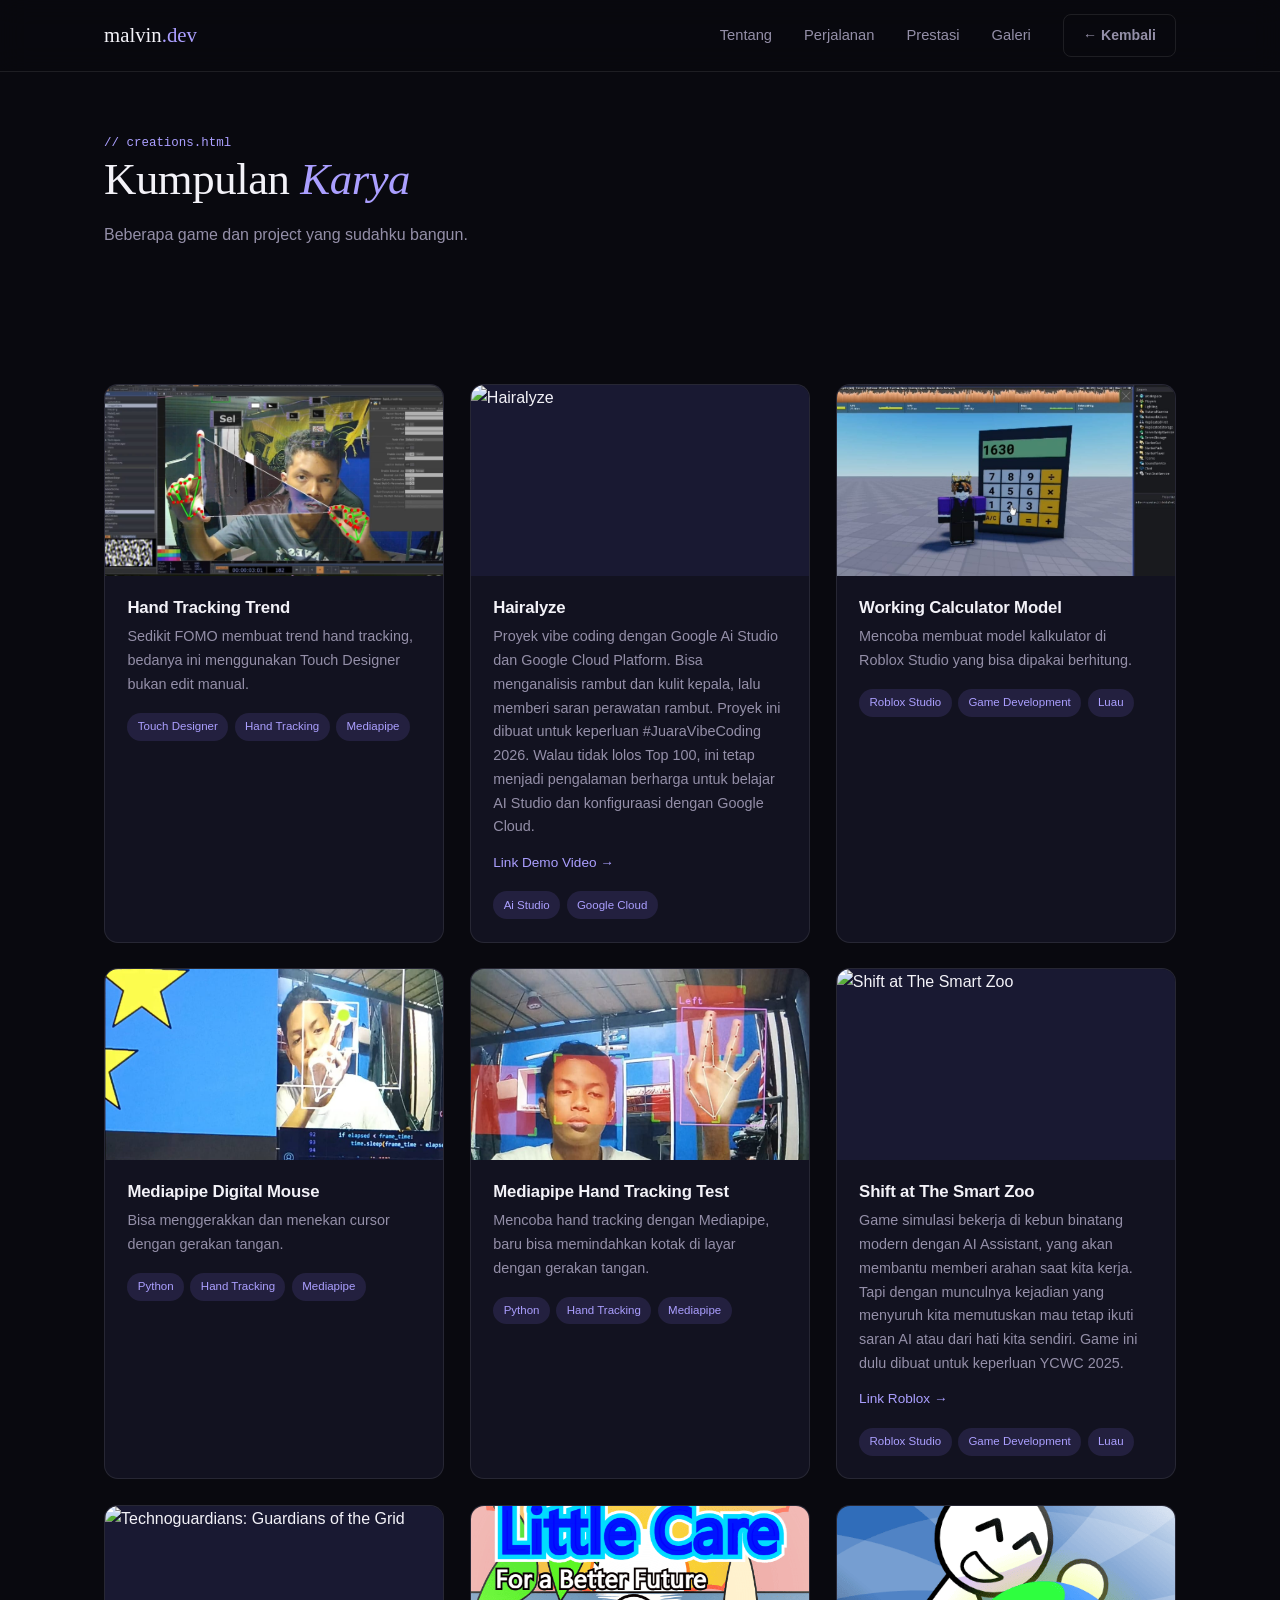
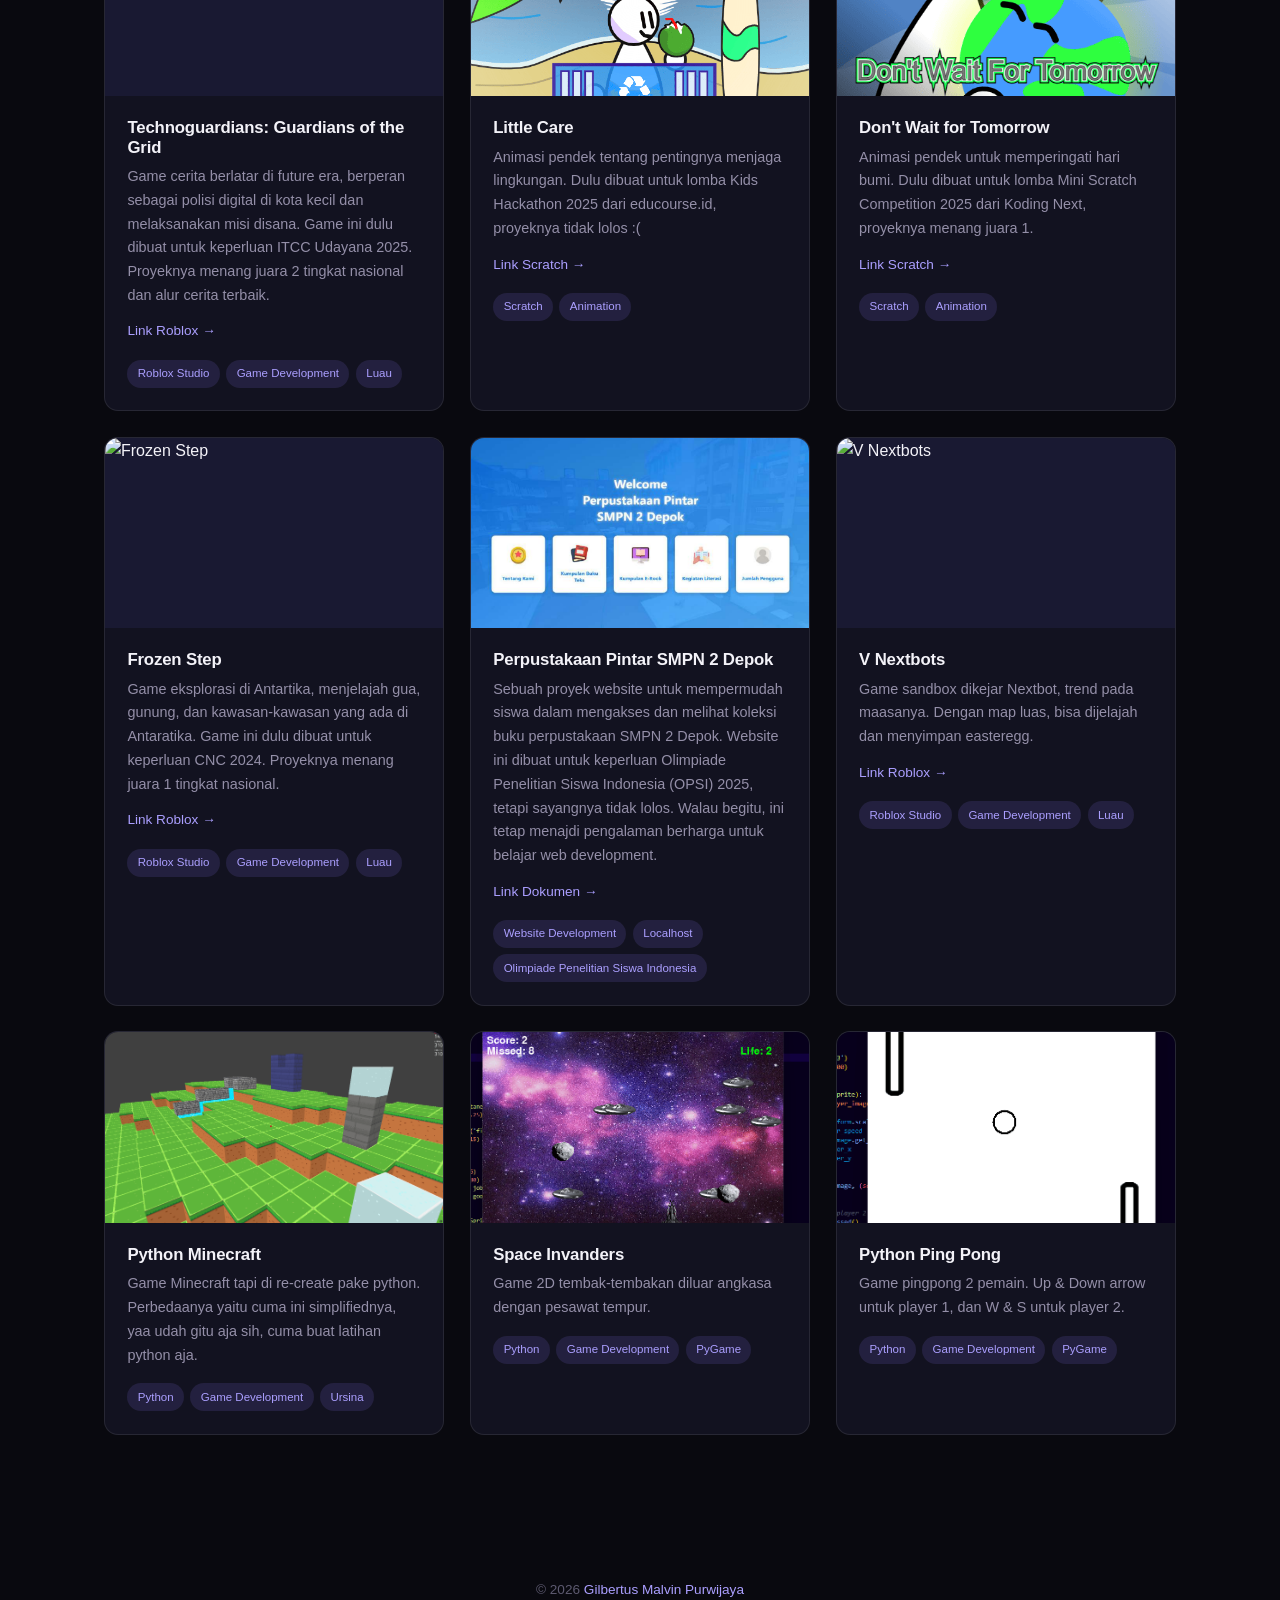
==== commit 5e8cceac: "Add gallery link to navigation in works.html" ====
--- a/works.html
+++ b/works.html
@@ -18,6 +18,7 @@
                 <li><a href="index.html#about">Tentang</a></li>
                 <li><a href="index.html#journey">Perjalanan</a></li>
                 <li><a href="index.html#achievements">Prestasi</a></li>
+                <li><a href="gallery.html">Galeri</a></li>
                 <li><a href="index.html" class="btn btn-ghost">← Kembali</a></li>
             </ul>
             <button class="menu-toggle" id="menu-toggle" aria-label="Buka menu">
@@ -30,12 +31,13 @@
         <a href="index.html#about">Tentang</a>
         <a href="index.html#journey">Perjalanan</a>
         <a href="index.html#achievements">Prestasi</a>
+        <a href="gallery.html">Galeri</a>
         <a href="index.html">← Kembali ke Home</a>
     </div>
 
     <section class="works-hero">
         <div class="wrap">
-            <span class="eyebrow">// portfolio</span>
+            <span class="eyebrow">// creations.html</span>
             <h1>Kumpulan <em>Karya</em></h1>
             <p>Beberapa game dan project yang sudahku bangun.</p>
         </div>
@@ -49,7 +51,7 @@
 
     <footer>
         <div class="wrap">
-            <p>&copy; 2026 <span class="highlight">Gilbertus Malvin Purwijaya</span> & Jarvis</p>
+            <p>&copy; 2026 <span class="highlight">Gilbertus Malvin Purwijaya</span></p>
         </div>
     </footer>
 
--- a/style.css
+++ b/style.css
@@ -49,6 +49,12 @@
     padding: 0 24px;
 }
 
+.wrap-wide {
+    max-width: 1480px;
+    margin: 0 auto;
+    padding: 0 24px;
+}
+
 .eyebrow {
     font-family: var(--font-tag);
     font-size: 0.78rem;
@@ -516,6 +522,15 @@
     border-bottom: 1px solid var(--purple-line);
 }
 .achv-card a.cert:hover { color: var(--purple-bright); }
+.achv-card a.link {
+    display: inline-block;
+    margin-top: 0.9rem;
+    font-size: 0.82rem;
+    color: var(--ink);
+    text-decoration: none;
+    border-bottom: 1px solid var(--purple-line);
+}
+.achv-card a.link:hover { color: var(--purple-bright); }
 
 /* ============================================
    WORKS GRID (works.html)
@@ -570,6 +585,103 @@
 .reveal.visible { opacity: 1; transform: translateY(0); }
 
 /* ============================================
+   GALLERY STRIP — background-like, homepage
+   ============================================ */
+.gallery-strip {
+    position: relative;
+    display: block;
+    height: 460px;
+    overflow: hidden;
+    text-decoration: none;
+    -webkit-mask-image: linear-gradient(to bottom, transparent, black 15%, black 85%, transparent);
+    mask-image: linear-gradient(to bottom, transparent, black 15%, black 85%, transparent);
+}
+
+.gallery-track {
+    display: flex;
+    gap: 1rem;
+    height: 100%;
+    padding: 0 1rem;
+}
+
+.gcol { flex: 1; overflow: hidden; position: relative; }
+.gcol-inner { display: flex; flex-direction: column; gap: 1rem; width: 100%; }
+
+.gcol-up .gcol-inner { animation: scrollUp 34s linear infinite; }
+.gcol-down .gcol-inner { animation: scrollDown 38s linear infinite; }
+
+@keyframes scrollUp { from { transform: translateY(0); } to { transform: translateY(-50%); } }
+@keyframes scrollDown { from { transform: translateY(-50%); } to { transform: translateY(0); } }
+
+.gcard {
+    width: 100%;
+    height: 220px;
+    object-fit: cover;
+    display: block;
+    border-radius: var(--radius-md);
+    flex-shrink: 0;
+    filter: brightness(0.5) saturate(0.85);
+    transition: filter 0.35s ease, box-shadow 0.35s ease;
+}
+.gcard:hover {
+    filter: brightness(1.05) saturate(1.1);
+    box-shadow: 0 0 36px rgba(255, 255, 255, 0.719);
+}
+
+@media (max-width: 900px) {
+    .gallery-strip { height: 340px; }
+    .gcard { height: 160px; }
+    .gcol:nth-child(4) { display: none; }
+}
+@media (max-width: 560px) {
+    .gallery-strip { height: 280px; }
+    .gcard { height: 130px; }
+    .gcol:nth-child(3) { display: none; }
+}
+@media (prefers-reduced-motion: reduce) {
+    .gcol-inner { animation: none !important; }
+}
+
+/* ============================================
+   GALLERY PAGE — masonry (gallery.html)
+   ============================================ */
+.masonry { column-count: 4; column-gap: 1.2rem; }
+
+.mcard {
+    position: relative;
+    display: inline-block;
+    width: 100%;
+    break-inside: avoid;
+    margin-bottom: 1.2rem;
+    border-radius: var(--radius-md);
+    overflow: hidden;
+}
+.mcard img { width: 100%; display: block; transition: filter 0.35s ease, transform 0.35s ease; }
+.mcard::after {
+    content: "";
+    position: absolute; inset: 0;
+    box-shadow: inset 0 -90px 70px -40px rgba(0, 0, 0, 0);
+    transition: box-shadow 0.35s ease;
+    pointer-events: none;
+}
+.mcard figcaption {
+    position: absolute;
+    left: 1.1rem; bottom: 0.9rem; right: 1.1rem;
+    color: #fff;
+    font-size: 0.85rem;
+    opacity: 0;
+    transform: translateY(6px);
+    transition: opacity 0.3s ease, transform 0.3s ease;
+}
+.mcard:hover img { filter: brightness(0.82); transform: scale(1.04); }
+.mcard:hover::after { box-shadow: inset 0 -90px 70px -40px rgba(0, 0, 0, 0.548); }
+.mcard:hover figcaption { opacity: 1; transform: translateY(0); }
+
+@media (max-width: 1200px) { .masonry { column-count: 3; } }
+@media (max-width: 900px) { .masonry { column-count: 2; } }
+@media (max-width: 560px) { .masonry { column-count: 1; } }
+
+/* ============================================
    RESPONSIVE
    ============================================ */
 @media (max-width: 900px) {
@@ -596,3 +708,38 @@
     outline: 2px solid var(--purple);
     outline-offset: 3px;
 }
+
+/* ============================================
+   BACKGROUND LANGUAGE LOGOS — decorative watermark
+   ============================================ */
+.bg-logo {
+    position: absolute;
+    z-index: -1;
+    opacity: 0.08;
+    pointer-events: none;
+    user-select: none;
+}
+
+.bg-logo-luau {
+    width: 460px;
+    right: 4%;
+    top: 0;
+    transform: translateY(-50%) rotate(7deg);
+}
+
+.bg-logo-python {
+    width: 400px;
+    left: 6%;              /* diubah dari "right" ke "left" sesuai permintaanmu barusan */
+    top: 0;
+    transform: translateY(-50%) rotate(-7deg);
+}
+
+@media (max-width: 900px) {
+    .bg-logo-luau  { width: 260px; right: -20px; }
+    .bg-logo-python { width: 230px; left: -10px; }
+}
+
+@media (max-width: 560px) {
+    .bg-logo-luau  { width: 170px; opacity: 0.07; }
+    .bg-logo-python { width: 150px; opacity: 0.07; }
+}
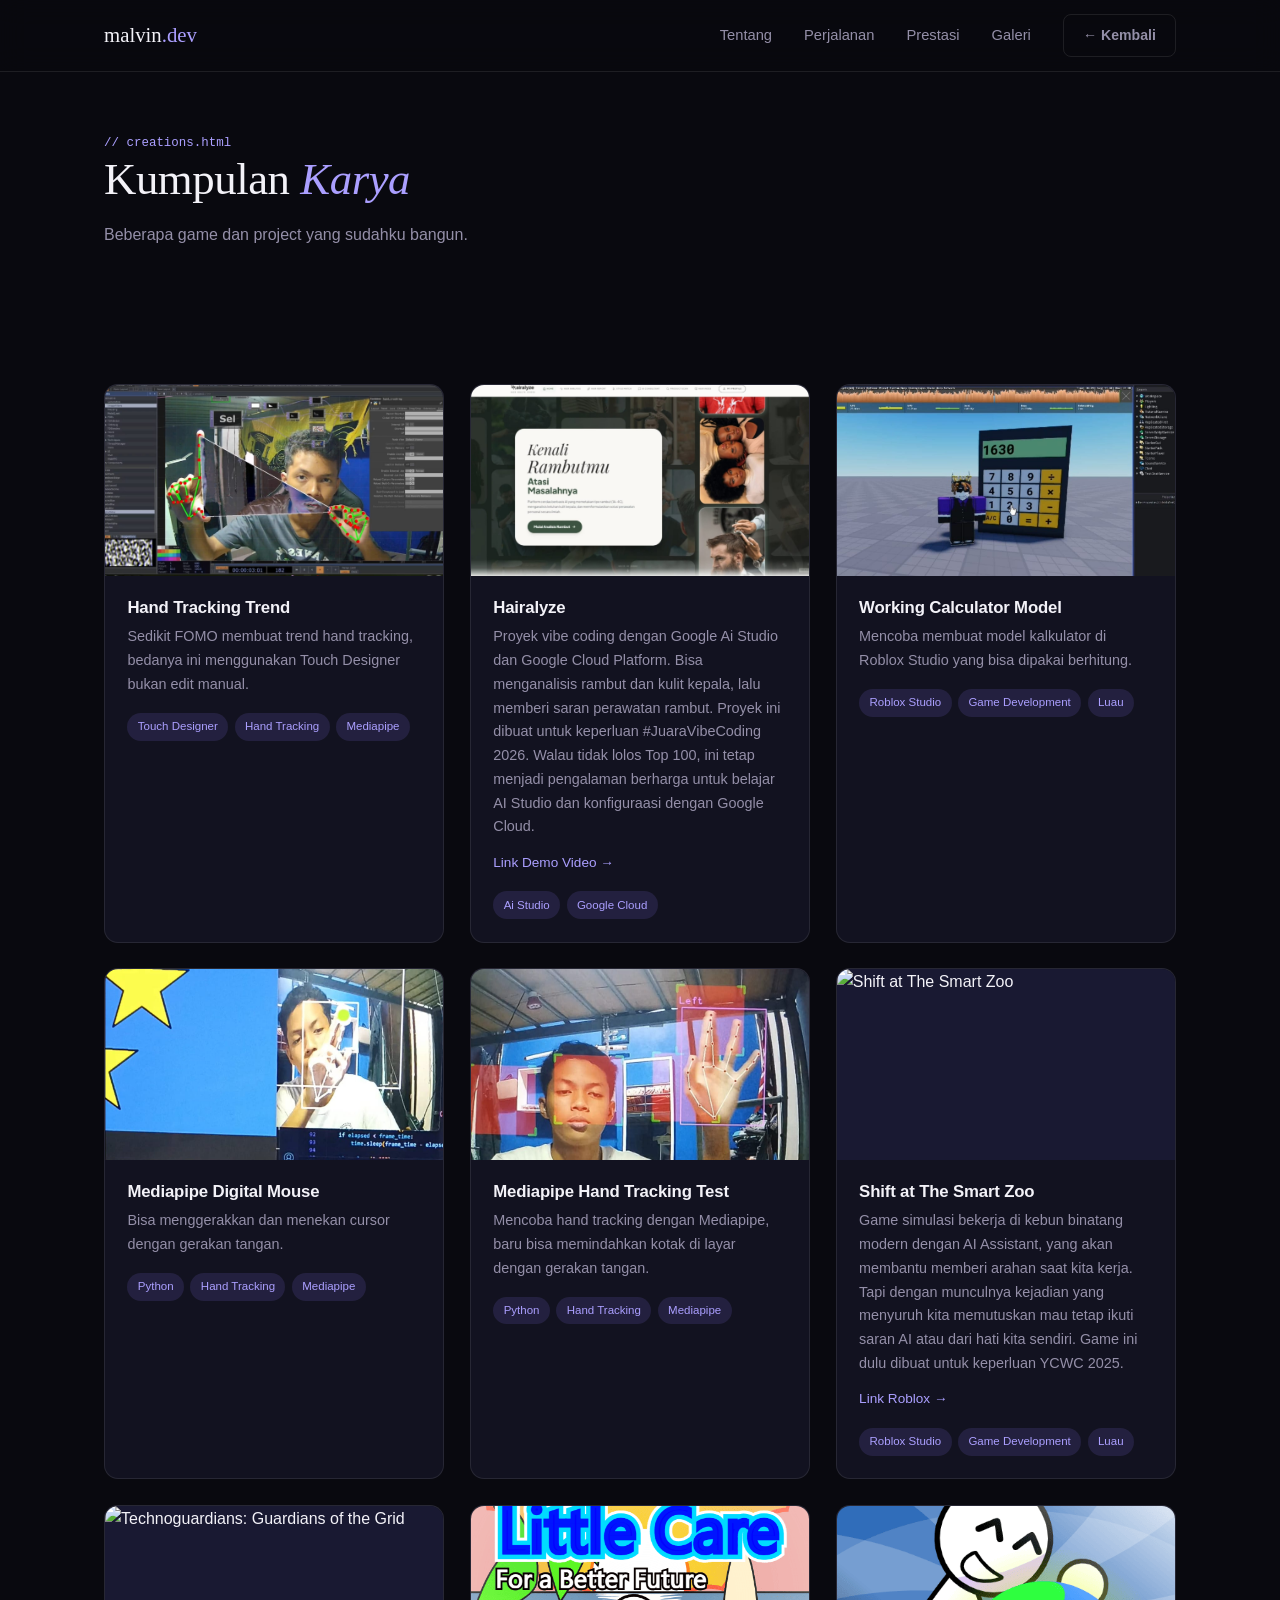
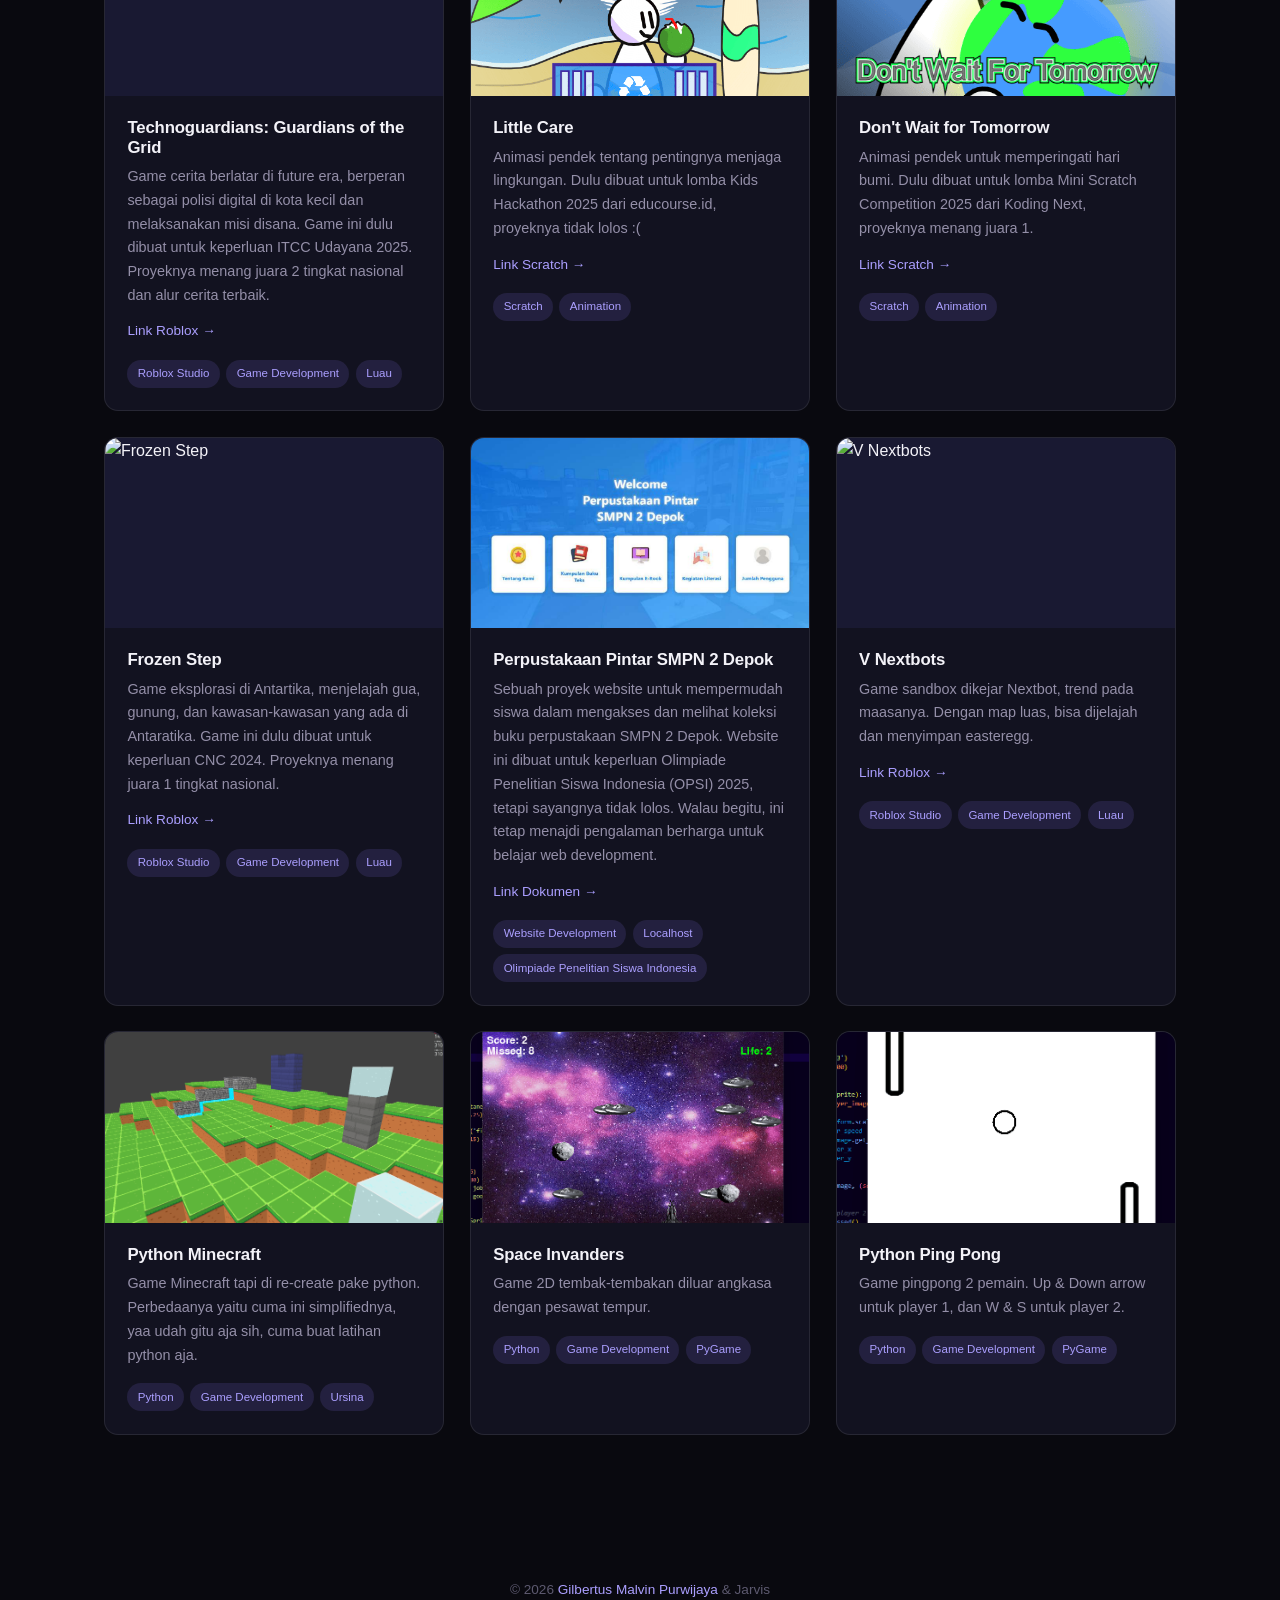
==== commit 2c5d6b6c: "Fix HTML encoding issues in works.html" ====
--- a/works.html
+++ b/works.html
@@ -51,7 +51,7 @@
 
     <footer>
         <div class="wrap">
-            <p>&copy; 2026 <span class="highlight">Gilbertus Malvin Purwijaya</span></p>
+            <p>&copy; 2026 <span class="highlight">Gilbertus Malvin Purwijaya</span> & Jarvis</p>
         </div>
     </footer>
 
